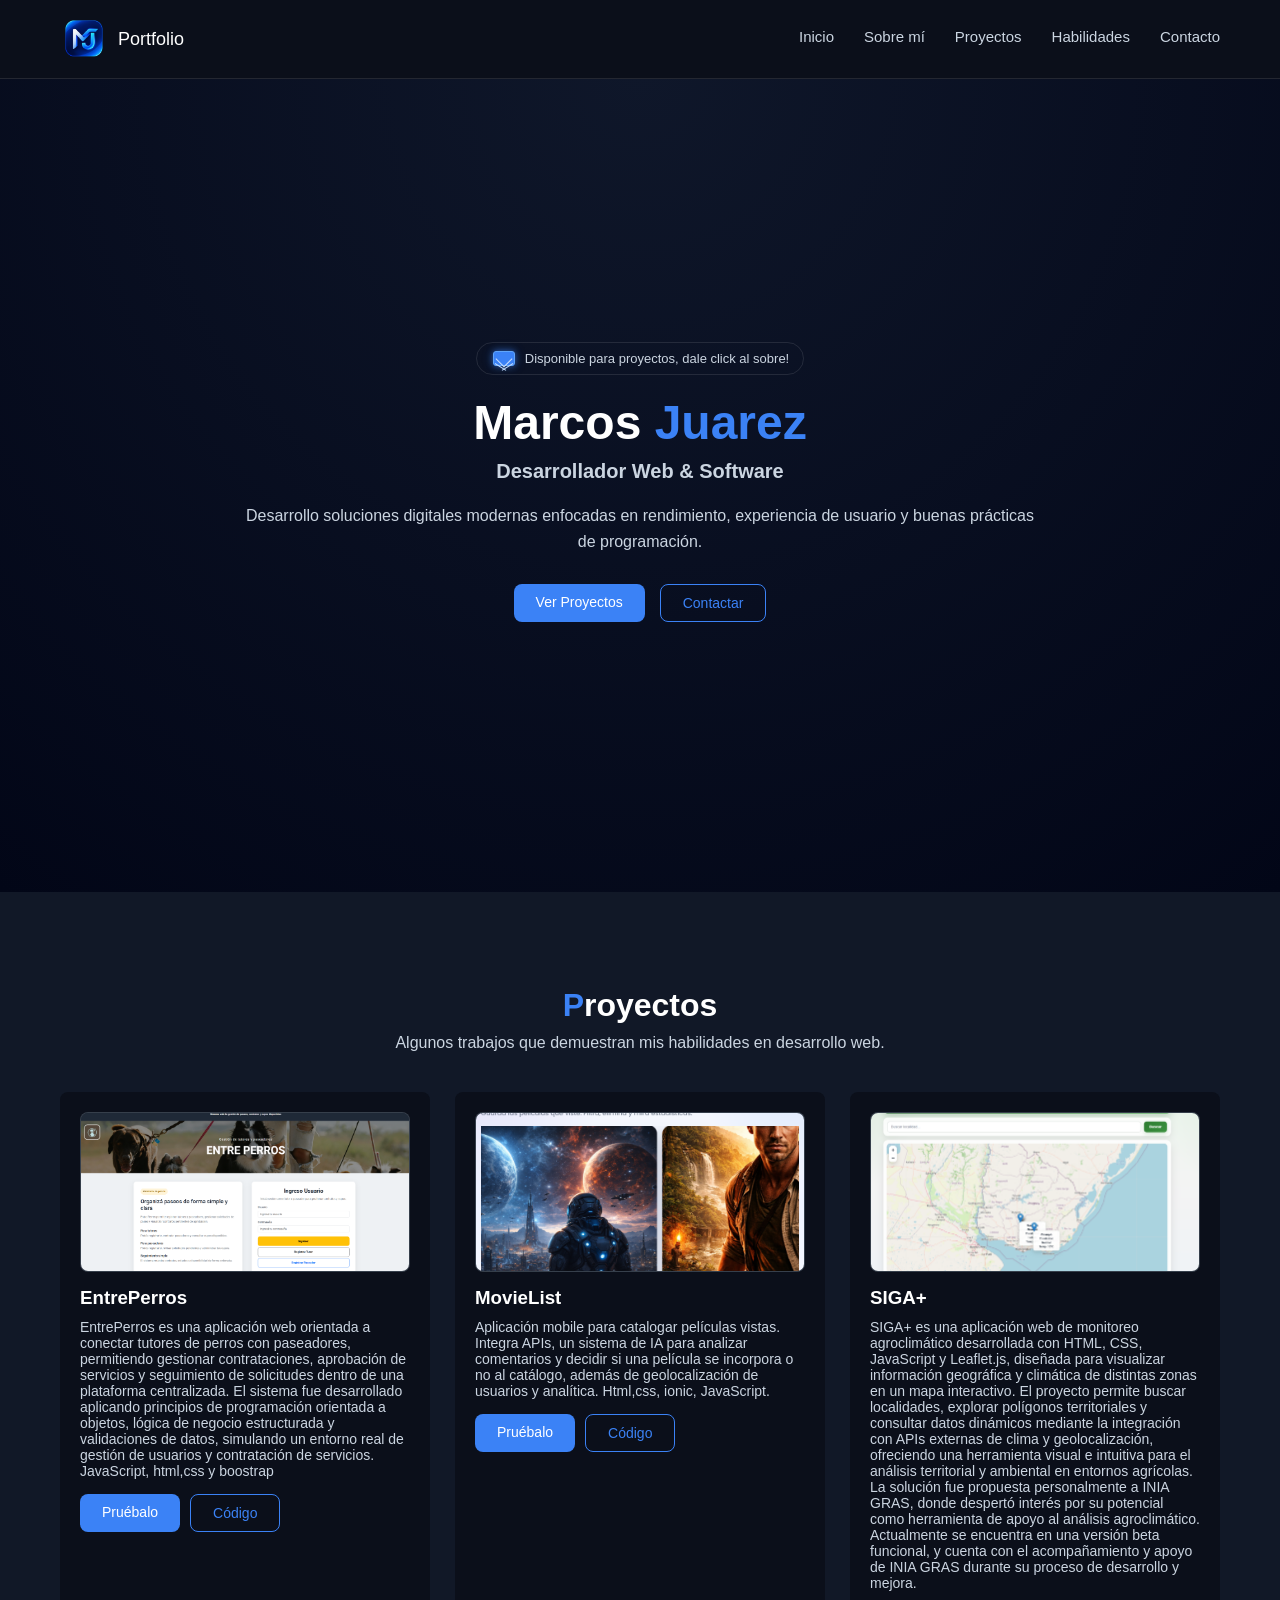
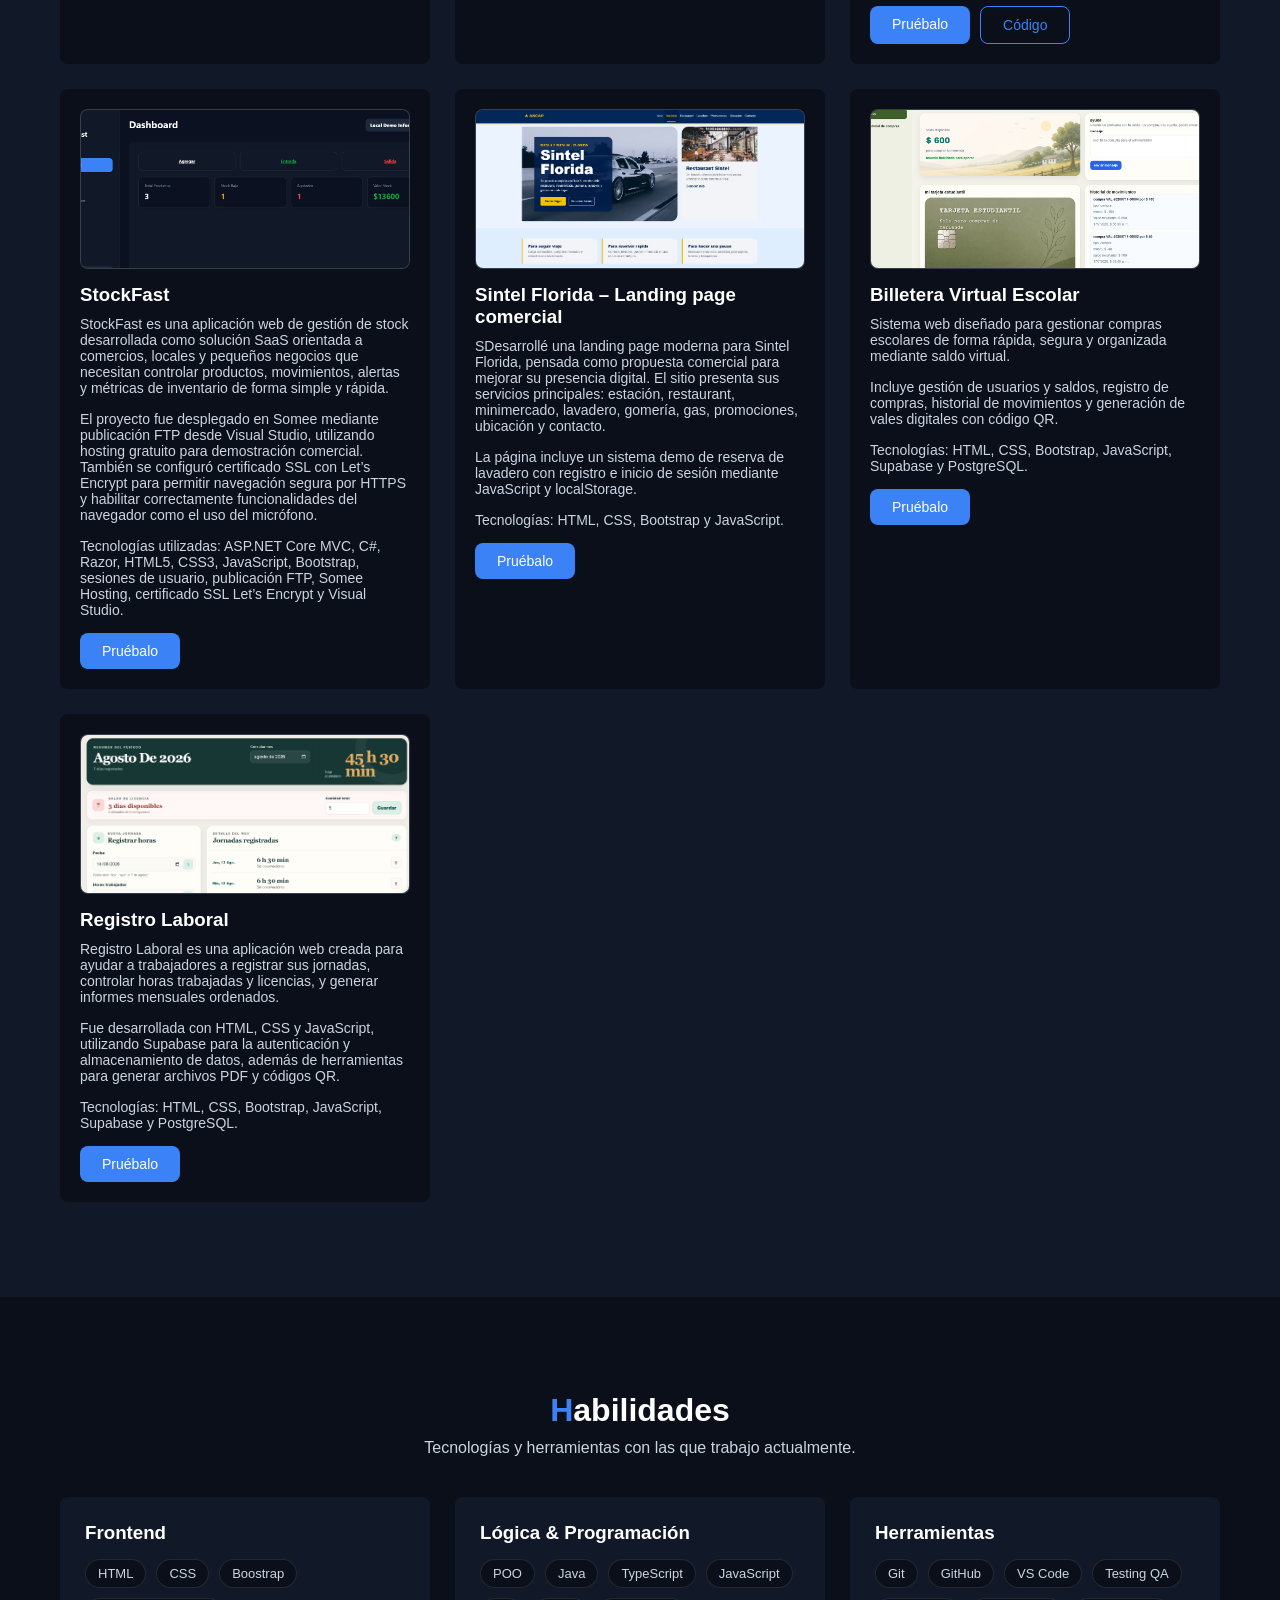
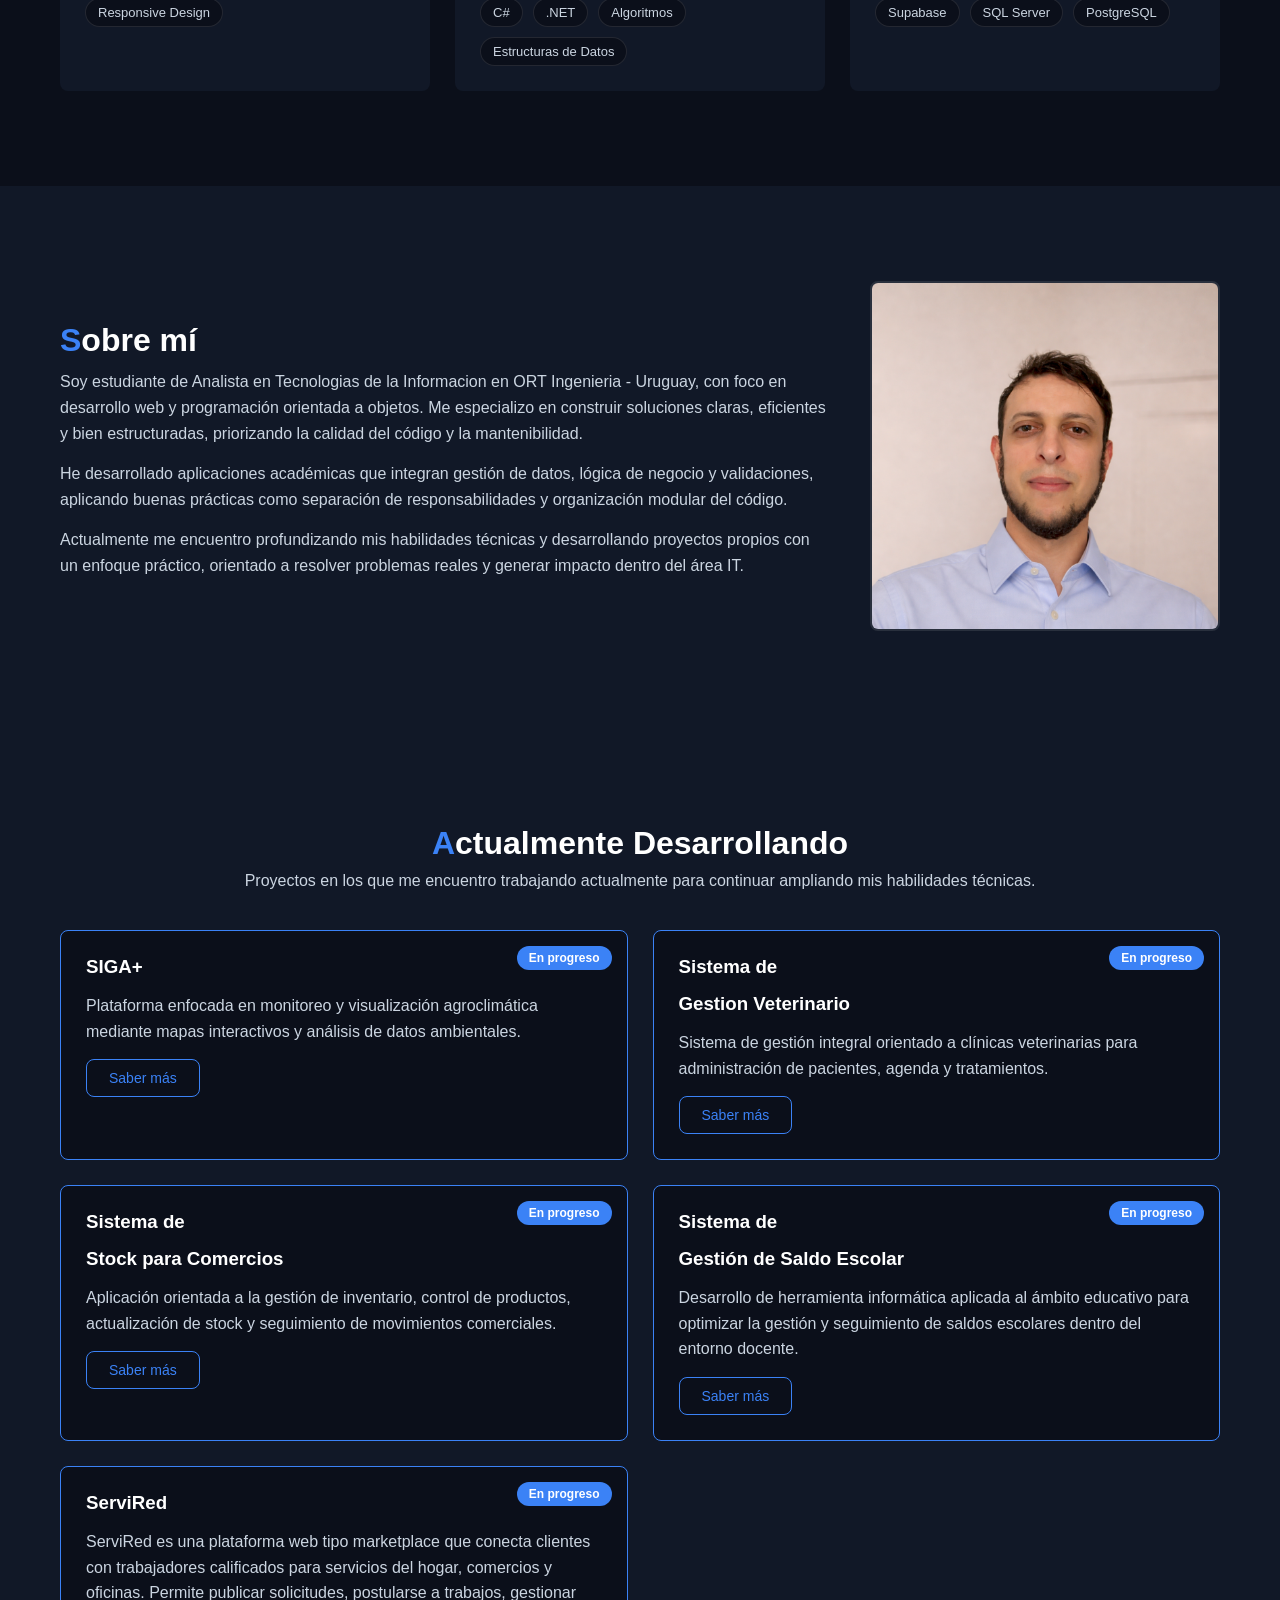
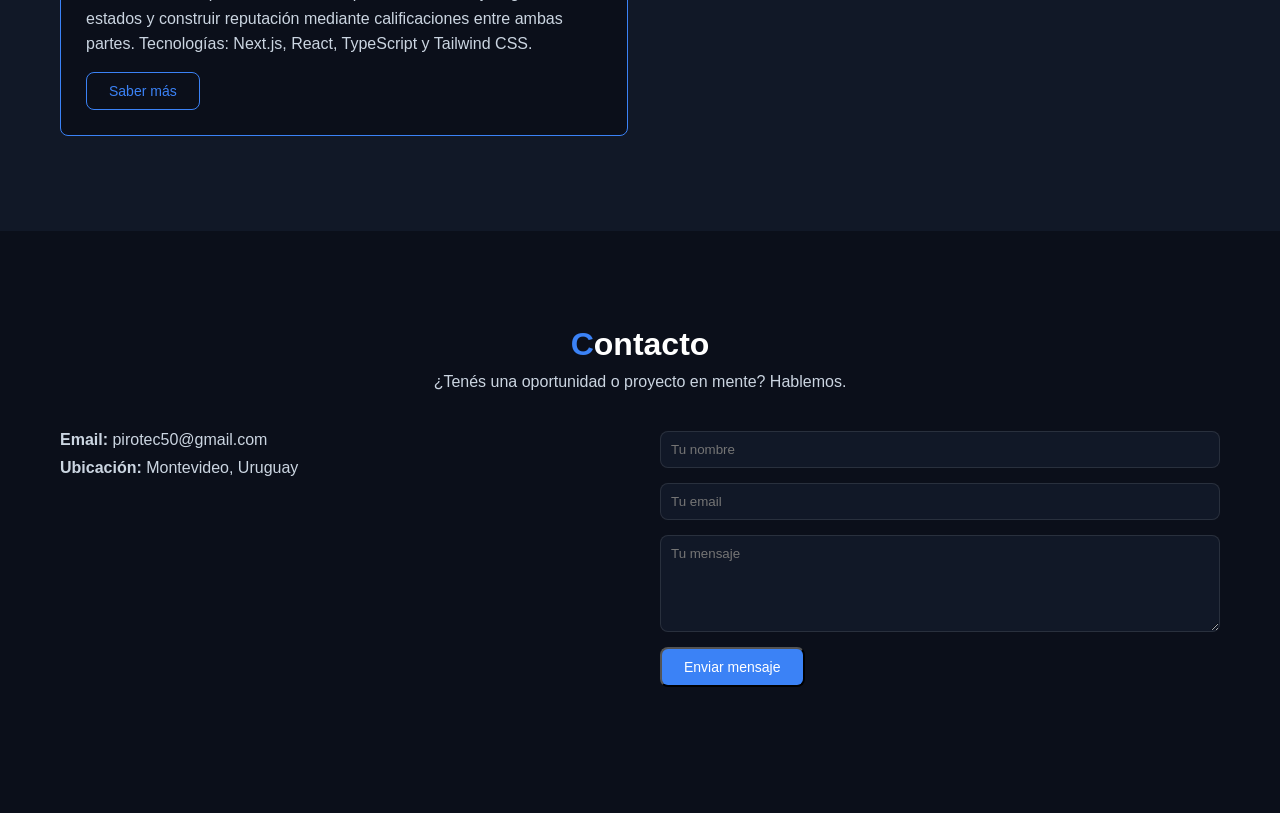
==== index.html @ cffeec39 "agregar efectos de sobre mail y cambiar logo" ====
<!DOCTYPE html>
<html lang="en">

<head>
    <meta charset="UTF-8">

    <meta name="viewport" content="width=device-width, initial-scale=1.0">

    <!-- informacion del sitio -->
    <title>Marcos Juarez | Portfolio</title>

    <meta name="description"
        content="Portfolio de Marcos Juarez, desarrollador web y software. Proyectos, habilidades y trabajos actualmente en desarrollo.">

    <!-- icono de la pestaña -->
    <link rel="icon" type="image/x-icon" href="/img/miniatura.ico">

    <!-- vista previa al compartir -->
    <meta property="og:type" content="website">

    <meta property="og:title" content="Marcos Juarez | Portfolio">

    <meta property="og:description"
        content="Desarrollador Web & Software. Conocé mis proyectos, habilidades y trabajos en desarrollo.">

    <meta property="og:url" content="https://profolio-web-mj.vercel.app/">

    <meta property="og:image" content="https://profolio-web-mj.vercel.app/img/compartir.png">

    <meta property="og:image:type" content="image/png">

    <meta property="og:image:width" content="1200">

    <meta property="og:image:height" content="630">

    <!-- vista previa en otras plataformas -->
    <meta name="twitter:card" content="summary_large_image">

    <meta name="twitter:title" content="Marcos Juarez | Portfolio">

    <meta name="twitter:description"
        content="Desarrollador Web & Software. Conocé mis proyectos, habilidades y trabajos en desarrollo.">

    <meta name="twitter:image" content="https://profolio-web-mj.vercel.app/img/compartir.png">

    <!-- estilos -->
    <link rel="stylesheet" href="style.css">
</head>

<body>

    <header class="header">
    <div class="container nav">

        <div class="logo">

            <div class="logo-icon">
                <img src="img/logo.png" alt="Logo MJ">
            </div>

            <span class="logo-text">Portfolio</span>

        </div>

        <nav class="menu">
            <a href="#inicio">Inicio</a>
            <a href="#sobre-mi">Sobre mí</a>
            <a href="#proyectos">Proyectos</a>
            <a href="#habilidades">Habilidades</a>
            <a href="#contacto">Contacto</a>
        </nav>

    </div>
</header>



    <!-- seccion del hero -->
    <section class="hero" id="inicio">
        <div class="hero-container">

            <div class="hero-badge">
                <button class="envelope-button" id="envelopeLaunch" type="button" aria-label="Ir a contacto">
                    <span class="envelope-icon" aria-hidden="true">
                        <span class="envelope-flap"></span>
                    </span>
                </button>

                Disponible para proyectos, dale click al sobre!
            </div>

            <h1 class="hero-title">
                Marcos <span>Juarez</span>
            </h1>

            <h2 class="hero-subtitle">
                Desarrollador Web & Software
            </h2>

            <p class="hero-description">
                Desarrollo soluciones digitales modernas enfocadas en rendimiento,
                experiencia de usuario y buenas prácticas de programación.
            </p>

            <div class="hero-buttons">
                <a href="#proyectos" class="btn btn-primary">Ver Proyectos</a>
                <a href="#contacto" class="btn btn-outline">Contactar</a>
            </div>

        </div>
    </section>



    <!-- proyectos -->
    <section class="projects fade-in" id="proyectos">
        <div class="container">

            <h2 class="section-title">Proyectos</h2>
            <p class="section-subtitle">
                Algunos trabajos que demuestran mis habilidades en desarrollo web.
            </p>

            <div class="projects-grid">


                <!-- -----------------EntrePerros------------------- -->
                <div class="project-card">
                    <div class="project-image">
                        <img src="secundarias/EntrePerros/img/Captura.png" alt="Captura de la demo de EntrePerros">
                    </div>

                    <h3>EntrePerros</h3>
                    <p>
                        EntrePerros es una aplicación web orientada a conectar tutores de perros con paseadores,
                        permitiendo gestionar contrataciones, aprobación de servicios y seguimiento de solicitudes
                        dentro de una plataforma centralizada.

                        El sistema fue desarrollado aplicando principios de programación orientada a objetos, lógica de
                        negocio estructurada y validaciones de datos, simulando un entorno real de gestión de usuarios y
                        contratación de servicios. JavaScript, html,css y boostrap
                    </p>

                    <div class="project-links">
                        <a href="secundarias/EntrePerros/index.html" target="_blank" rel="noopener noreferrer"
                            class="btn btn-primary btn-flip">
                            <span>Pruébalo</span>
                        </a>
                        <a href="https://github.com/Marck1990/EntrePerros.git" target="_blank"
                            class="btn btn-outline">Código</a>
                    </div>
                </div>

                <!-- movielist -->

                <div class="project-card">
                    <div class="project-image">
                        <img src="img/MovieList.png" alt="Captura de la demo de MovieList">
                    </div>

                    <h3>MovieList</h3>
                    <p>
                        Aplicación mobile para catalogar películas vistas. Integra APIs, un sistema de IA para analizar
                        comentarios y decidir si una película se incorpora o no al catálogo, además de geolocalización
                        de usuarios y analítica. Html,css, ionic, JavaScript.
                    </p>

                    <div class="project-links">
                        <a href="secundarias/MovieList/index.html" target="_blank" rel="noopener noreferrer"
                            class="btn btn-primary btn-flip">
                            <span>Pruébalo</span>
                        </a>
                        <a href="https://github.com/Marck1990/movielist-app" target="_blank"
                            class="btn btn-outline">Código</a>
                    </div>
                </div>


                <!-- -----------------SIGA+------------------- -->
                <div class="project-card">
                    <div class="project-image">
                        <img src="secundarias/Siga+/Muestras/MiniaturaSIGA+.png" alt="Captura de la demo de SIGA+">
                    </div>

                    <h3>SIGA+</h3>
                    <p>
                        SIGA+ es una aplicación web de monitoreo agroclimático desarrollada con HTML, CSS, JavaScript y
                        Leaflet.js, diseñada para visualizar información geográfica y climática de distintas zonas en un
                        mapa interactivo.

                        El proyecto permite buscar localidades, explorar polígonos territoriales y consultar datos
                        dinámicos mediante la integración con APIs externas de clima y geolocalización, ofreciendo una
                        herramienta visual e intuitiva para el análisis territorial y ambiental en entornos agrícolas.

                        La solución fue propuesta personalmente a INIA GRAS, donde despertó interés por su potencial
                        como herramienta de apoyo al análisis agroclimático. Actualmente se encuentra en una versión
                        beta funcional, y cuenta con el acompañamiento y apoyo de INIA GRAS durante su proceso de
                        desarrollo y mejora.
                    </p>

                    <div class="project-links">
                        <a href="secundarias/Siga+/index.html" target="_blank" rel="noopener noreferrer"
                            class="btn btn-primary btn-flip">
                            <span>Pruébalo</span>
                        </a>
                        <a href="https://github.com/Marck1990/siga-.git" target="_blank"
                            class="btn btn-outline">Código</a>
                    </div>
                </div>




                <!-- -----------------STOCKFAST------------------- -->
                <div class="project-card">
                    <div class="project-image">
                        <img src="img/stock.png" alt="Captura de la demo de StockFast">
                    </div>

                    <h3>StockFast</h3>
                    <p>
                        StockFast es una aplicación web de gestión de stock desarrollada como solución SaaS orientada a
                        comercios, locales y pequeños negocios que necesitan controlar productos, movimientos, alertas y
                        métricas de inventario de forma simple y rápida.
                    </p>
                    <P>
                        El proyecto fue desplegado en Somee mediante publicación FTP desde Visual Studio, utilizando
                        hosting gratuito para demostración comercial. También se configuró certificado SSL con Let’s
                        Encrypt para permitir navegación segura por HTTPS y habilitar correctamente funcionalidades del
                        navegador como el uso del micrófono.
                    </P>

                    <P>
                        Tecnologías utilizadas:
                        ASP.NET Core MVC, C#, Razor, HTML5, CSS3, JavaScript, Bootstrap, sesiones de usuario,
                        publicación FTP, Somee Hosting, certificado SSL Let’s Encrypt y Visual Studio.
                    </P>


                    </p>

                    <div class="project-links">
                        <a href="https://stockfastdemo.somee.com/" target="_blank" rel="noopener noreferrer"
                            class="btn btn-primary btn-flip">
                            <span>Pruébalo</span>
                        </a>

                    </div>
                </div>









                <!-- -----------------SINTEL FLORIDA - LANDING PAGE COMERCIAL ------------------- -->
                <div class="project-card">
                    <div class="project-image">
                        <img src="img/sintel.png" alt="Captura de la demo de StockFast">
                    </div>

                    <h3>Sintel Florida – Landing page comercial</h3>
                    <p>
                        SDesarrollé una landing page moderna para Sintel Florida, pensada como propuesta comercial para
                        mejorar su presencia digital. El sitio presenta sus servicios principales: estación, restaurant,
                        minimercado, lavadero, gomería, gas, promociones, ubicación y contacto.
                    </p>
                    <P>
                        La página incluye un sistema demo de reserva de
                        lavadero con registro e inicio de sesión mediante JavaScript y localStorage.
                    </P>
                    <P>
                        Tecnologías: HTML, CSS, Bootstrap y JavaScript.
                    </P>






                    <div class="project-links">
                        <a href="https://sintelflorida.vercel.app/" target="_blank" rel="noopener noreferrer"
                            class="btn btn-primary btn-flip">
                            <span>Pruébalo</span>
                        </a>

                    </div>
                </div>






                <!-- -----------------UTU - BILLETERA VIRTUAL ------------------- -->
                <div class="project-card">
                    <div class="project-image">
                        <img src="img/BIlleteraV.png" alt="Captura de la demo de StockFast">
                    </div>

                    <h3>Billetera Virtual Escolar</h3>
                    <p>
                        Sistema web diseñado para gestionar compras escolares de forma rápida, segura y organizada
                        mediante saldo virtual.
                    </p>
                    <P>
                        Incluye gestión de usuarios y saldos, registro de compras, historial de movimientos y generación
                        de vales digitales con código QR.
                    </P>
                    <P>
                        Tecnologías: HTML, CSS, Bootstrap, JavaScript, Supabase y PostgreSQL.
                    </P>






                    <div class="project-links">
                        <a href="https://billetera-virtual-nueva.vercel.app/" target="_blank" rel="noopener noreferrer"
                            class="btn btn-primary btn-flip">
                            <span>Pruébalo</span>
                        </a>

                    </div>
                </div>




                <!-- -----------------REGISTRO LABORAL ------------------- -->
                <div class="project-card">
                    <div class="project-image">
                        <img src="img/RegtistroLaboral.png" alt="Captura de app Registro Laboral">
                    </div>

                    <h3>Registro Laboral</h3>
                    <p>
                        Registro Laboral es una aplicación web creada para ayudar a trabajadores a registrar sus
                        jornadas, controlar horas trabajadas y licencias, y generar informes mensuales ordenados.
                    </p>
                    <P>
                        Fue desarrollada con HTML, CSS y JavaScript, utilizando Supabase para la autenticación y
                        almacenamiento de datos, además de herramientas para generar archivos PDF y códigos QR.
                    </P>
                    <P>
                        Tecnologías: HTML, CSS, Bootstrap, JavaScript, Supabase y PostgreSQL.
                    </P>






                    <div class="project-links">
                        <a href="https://registro-laboral-nine.vercel.app/" target="_blank" rel="noopener noreferrer"
                            class="btn btn-primary btn-flip">
                            <span>Pruébalo</span>
                        </a>

                    </div>
                </div>







            </div>
    </section>




    <!-- habilidades -->

    <section class="skills fade-in" id="habilidades">
        <div class="container">

            <h2 class="section-title">Habilidades</h2>
            <p class="section-subtitle">
                Tecnologías y herramientas con las que trabajo actualmente.
            </p>

            <div class="skills-grid">

                <!-- Frontend -->
                <div class="skill-card">
                    <h3>Frontend</h3>
                    <div class="skill-items">
                        <span>HTML</span>
                        <span>CSS</span>
                        <span>Boostrap</span>
                        <span>Responsive Design</span>
                    </div>
                </div>

                <!-- Backend / Lógica -->
                <div class="skill-card">
                    <h3>Lógica & Programación</h3>
                    <div class="skill-items">
                        <span>POO</span>
                        <span>Java</span>
                        <span>TypeScript</span>
                        <span>JavaScript</span>
                        <span>C#</span>
                        <span>.NET</span>
                        <span>Algoritmos</span>
                        <span>Estructuras de Datos</span>
                    </div>
                </div>

                <!-- Herramientas -->
                <div class="skill-card">
                    <h3>Herramientas</h3>
                    <div class="skill-items">
                        <span>Git</span>
                        <span>GitHub</span>
                        <span>VS Code</span>
                        <span>Testing QA</span>
                        <span>Supabase</span>
                        <span>SQL Server</span>
                        <span>PostgreSQL</span>


                    </div>
                </div>

            </div>

        </div>
    </section>




    <!-- abaut yo -->
    <section class="about fade-in" id="sobre-mi">
        <div class="container about-container">

            <div class="about-text">
                <h2 class="section-title">Sobre mí</h2>

                <p>
                    Soy estudiante de Analista en Tecnologias de la Informacion en ORT Ingenieria - Uruguay, con foco en
                    desarrollo web y programación orientada a objetos. Me especializo en construir soluciones claras,
                    eficientes y bien estructuradas, priorizando la calidad del código y la mantenibilidad.

                </p>

                <p>
                    He desarrollado aplicaciones académicas que integran gestión de datos, lógica de negocio y
                    validaciones, aplicando buenas prácticas como separación de responsabilidades y organización modular
                    del código.
                </p>

                <p>
                    Actualmente me encuentro profundizando mis habilidades técnicas y desarrollando proyectos propios
                    con un enfoque práctico, orientado a resolver problemas reales y generar impacto dentro del área IT.
                </p>

            </div>

            <div class="about-image">
                <img src="img/foto CUriculum.png" alt="Foto de perfil">
            </div>

        </div>
    </section>




    <!-- proyectos en desarrolo -->
    <section class="current-projects fade-in" id="en-desarrollo">
        <div class="container">

            <h2 class="section-title">Actualmente Desarrollando</h2>

            <p class="section-subtitle">
                Proyectos en los que me encuentro trabajando actualmente para continuar ampliando mis habilidades
                técnicas.
            </p>

            <div class="current-grid">

                <div class="current-card">
                    <span class="progress-badge">En progreso</span>

                    <h3>SIGA+</h3>

                    <p>
                        Plataforma enfocada en monitoreo y visualización agroclimática mediante mapas interactivos y
                        análisis de datos ambientales.
                    </p>

                    <button class="btn btn-outline open-modal" data-title="SIGA+"
                        data-description="SIGA+ es una plataforma orientada al monitoreo y visualización agroclimática. El proyecto integra mapas interactivos, representación de polígonos, búsqueda de localidades y visualización de datos ambientales."
                        data-tech="HTML, CSS, JavaScript, Leaflet"
                        data-status="Actualmente estoy trabajando en mejoras visuales, lógica de representación de estados y estructura general del sistema.">
                        Saber más
                    </button>
                </div>

                <div class="current-card">
                    <span class="progress-badge">En progreso</span>

                    <h3>Sistema de</h3>
                    <h3>Gestion Veterinario</h3>

                    <p>
                        Sistema de gestión integral orientado a clínicas veterinarias para administración de pacientes,
                        agenda y tratamientos.
                    </p>

                    <button class="btn btn-outline open-modal" data-title="Sistema Veterinario"
                        data-description="Proyecto orientado a la gestión de clínicas veterinarias, enfocado en la administración de pacientes, turnos, historial de tratamientos y organización de información clave para mejorar la operativa del negocio."
                        data-tech="HTML, CSS, TypeScript,next.js, lógica de gestión"
                        data-status="Actualmente se encuentra en etapa de planificación funcional y definición de módulos principales.">
                        Saber más
                    </button>
                </div>

                <div class="current-card">
                    <span class="progress-badge">En progreso</span>

                    <h3>Sistema de </h3>
                    <h3>Stock para Comercios</h3>

                    <p>
                        Aplicación orientada a la gestión de inventario, control de productos, actualización de stock y
                        seguimiento de movimientos comerciales.
                    </p>

                    <button class="btn btn-outline open-modal" data-title="Sistema de Stock para Comercios"
                        data-description="Aplicación pensada para ayudar a pequeños y medianos comercios a gestionar su inventario, controlar entradas y salidas de productos y mantener actualizado el stock disponible."
                        data-tech="HTML, CSS,Boostrap, JavaScript, lógica de inventario"
                        data-status="Actualmente se encuentra en etapa de diseño funcional y definición de estructura general.">
                        Saber más
                    </button>
                </div>

                <div class="current-card">
                    <span class="progress-badge">En progreso</span>

                    <h3>Sistema de </h3>
                    <h3>Gestión de Saldo Escolar</h3>

                    <p>
                        Desarrollo de herramienta informática aplicada al ámbito educativo para optimizar la gestión y
                        seguimiento de saldos escolares dentro del entorno docente.
                    </p>

                    <button class="btn btn-outline open-modal" data-title="Sistema de Gestión de Saldo Escolar"
                        data-description="Herramienta informática aplicada al entorno educativo para organizar, registrar y dar seguimiento a saldos escolares, buscando optimizar procesos administrativos vinculados al trabajo docente."
                        data-tech="Análisis funcional, lógica administrativa, desarrollo web"
                        data-status="Actualmente se encuentra en evaluación y desarrollo de su estructura base para adaptarse a necesidades reales del entorno educativo.">
                        Saber más
                    </button>
                </div>







                <div class="current-card">
                    <span class="progress-badge">En progreso</span>

                    <h3>ServiRed</h3>

                    <p>
                        ServiRed es una plataforma web tipo marketplace que conecta clientes con trabajadores
                        calificados para servicios del hogar, comercios y oficinas. Permite publicar solicitudes,
                        postularse a trabajos, gestionar estados y construir reputación mediante calificaciones entre
                        ambas partes.
                        Tecnologías: Next.js, React, TypeScript y Tailwind CSS.
                    </p>

                    <button class="btn btn-outline open-modal" data-title="Sistema de Gestión de Saldo Escolar"
                        data-description="ServiRed permite que clientes publiquen solicitudes de servicios y que trabajadores independientes se postulen según su rubro, zona y disponibilidad."
                        data-tech="La plataforma incluye perfiles, estados de trabajo, detalle de solicitudes y sistema de reputación mediante calificaciones."
                        data-status="Fue desarrollada con Next.js, React, TypeScript y Tailwind CSS, con enfoque en diseño moderno, responsive y fácil de usar.">
                        Saber más
                    </button>
                </div>

            </div>

        </div>
    </section>










    <!-- contacto seccion -->
    <section class="contact fade-in" id="contacto">
        <div class="container contact-container">

            <h2 class="section-title">Contacto</h2>
            <p class="section-subtitle">
                ¿Tenés una oportunidad o proyecto en mente? Hablemos.
            </p>

            <div class="contact-content">

                <!-- Info -->
                <div class="contact-info">
                    <p><strong>Email:</strong> pirotec50@gmail.com</p>
                    <p><strong>Ubicación:</strong> Montevideo, Uruguay</p>
                </div>

                <!-- Formulario -->
                <form class="contact-form" action="https://formspree.io/f/mlgovavo" method="POST">

                    <input type="hidden" name="_subject" value="Nuevo mensaje desde tu portfolio">
                    <input type="hidden" name="_captcha" value="false">

                    <input type="text" name="nombre" placeholder="Tu nombre" required>

                    <input type="email" name="email" placeholder="Tu email" required>

                    <textarea name="mensaje" placeholder="Tu mensaje" rows="5" required></textarea>

                    <button type="submit" class="btn btn-primary">
                        Enviar mensaje
                    </button>
                    <p id="form-status"></p>


                </form>

            </div>

        </div>

    </section>








    <!-- html mopdal -->
    <div class="modal-overlay" id="projectModal">
        <div class="modal-content">
            <button class="modal-close" id="closeModal">&times;</button>

            <h3 id="modalTitle"></h3>

            <p id="modalDescription"></p>

            <div class="modal-info">
                <p><strong>Tecnologías o enfoque:</strong> <span id="modalTech"></span></p>
                <p><strong>Estado actual:</strong> <span id="modalStatus"></span></p>
            </div>
        </div>
    </div>


    <!-- script a su js -->
    <script src="function.js"></script>
</body>

</html>
---- style.css ----
/* ====================
    VARIABLES GLOBALES
========================= */
:root {
  /*  Colores */

  --color-bg: #0b0f1a;
  --color-bg-secondary: #111827;

  --color-primary: #3b82f6;
  --color-primary-dark: #1e3a8a;

  --color-text: #ffffff;
  --color-text-secondary: #cbd5e1;

  --color-border: rgba(255, 255, 255, 0.1);

  /*  Espaciado */
  --spacing-sm: 10px;
  --spacing-md: 20px;
  --spacing-lg: 30px;

  /* Tipografía */
  --font-main: 'Segoe UI', Tahoma, Geneva, Verdana, sans-serif;

  /*  Bordes */
  --radius-sm: 8px;

  /* Transiciones */
  --transition: 0.3s ease;
  --transition-fast: 0.3s ease;
  --transition-smooth: 0.6s ease;
}

/* ====================
    RESET
========================= */
* {
  margin: 0;
  padding: 0;
  box-sizing: border-box;
}

/* 
 BASE
 */
html {
  scroll-behavior: smooth;
}

body {
  font-family: var(--font-main);
  background-color: var(--color-bg);
  color: var(--color-text);
  padding-top: 72px;
}






/* HEADER===================== */
.header {
  width: 100%;
  background: var(--color-bg);
  border-bottom: 1px solid var(--color-border);
  position: fixed;
  top: 0;
  z-index: 9999;

  position: fixed;
}

/* 

 CONTENEDORajustado
 */
.container {
  max-width: 1200px;
  margin: 0 auto;
  padding: 15px 20px;
  /* más aire vertical */
}

/* 
 NAVBAR
 */
.nav {
  display: flex;
  justify-content: space-between;
  align-items: center;
}

.navbar {
  transition: var(--transition-fast);
}

.navbar.scrolled {
  background: var(--color-bg);
  box-shadow: 0 5px 20px rgba(0, 0, 0, 0.1);
}

/* 
lOGO con imagen---
 */

/* logo del navbar */

.logo-icon {
    width: 48px;
    height: 48px;

    display: flex;
    align-items: center;
    justify-content: center;

    border-radius: var(--radius-sm);

    overflow: hidden;

    transform-style: preserve-3d;

    animation: logo-spin 3s ease-in-out infinite;
}

.logo-icon img {
    width: 100%;
    height: 100%;

    object-fit: cover;

    display: block;
}


/* animacion del logo */

@keyframes logo-spin {

    0%,
    72% {
        transform: rotateY(0deg);
    }

    100% {
        transform: rotateY(360deg);
    }
}

.logo {
  display: flex;
  align-items: center;
  gap: var(--spacing-sm);
}

.logo-img {
  width: 45px;
  
  height: 45px;
  border-radius: 50%;
  object-fit: cover;
  border: 2px solid var(--color-primary);
  transition: var(--transition);
}

.logo-img:hover {
  transform: scale(1.05);
}

.logo-text {
  font-size: 18px;
  font-weight: 500;
}

/* 
 MENU balanceado-
 */
.menu {
  display: flex;
  gap: var(--spacing-lg);
}

.menu a {
  position: relative;
  text-decoration: none;
  color: var(--color-text-secondary);
  font-size: 15px;
  transition: var(--transition);
  padding-bottom: 6px;
}

.menu a::after {
  content: "";
  position: absolute;
  left: 50%;
  bottom: 0;
  width: 0;
  height: 2px;
  background: var(--color-primary);
  border-radius: 10px;
  box-shadow: 0 0 8px var(--color-primary),
              0 0 16px var(--color-primary);
  transform: translateX(-50%);
  transition: width 0.3s ease;
}

.menu a:hover {
  color: var(--color-text);
}

.menu a:hover::after {
  width: 70%;
}

.menu a:hover {
  color: var(--color-text);
}

/* 
RESPONSIVE
 */
@media (max-width: 768px) {
  .menu {
    display: none;
  }
}




/* ===============HERO============== */

/* 
    HERO
 */
.hero {
  min-height: calc(100vh - 80px);
  display: flex;
  align-items: center;
  justify-content: center;
  text-align: center;
  padding: 0 20px;
  background: radial-gradient(circle at top, #0f172a, #020617);
}

/* 
    CONENIDO
 */
.hero-container {
  max-width: 800px;
}

/* 
    BADGE
 */
.hero-badge {
  display: inline-flex;
  align-items: center;
  gap: 8px;
  padding: 6px 14px;
  border: 1px solid var(--color-border);
  border-radius: 20px;
  font-size: 13px;
  color: var(--color-text-secondary);
  margin-bottom: 20px;
}

/* sobre del hero */

.envelope-button {
    display: flex;
    align-items: center;
    justify-content: center;

    padding: 2px;

    background: transparent;
    border: none;

    cursor: pointer;
}

.envelope-icon {
    position: relative;
    display: inline-block;

    width: 22px;
    height: 15px;

    background: var(--color-primary);
    border: 1px solid #60a5fa;
    border-radius: 3px;

    box-shadow:
        0 0 6px rgba(59, 130, 246, 0.6),
        0 0 12px rgba(59, 130, 246, 0.25);

    transition:
        transform 0.3s ease,
        box-shadow 0.3s ease;
}

.envelope-button:hover .envelope-icon {
    transform: translateY(-2px);

    box-shadow:
        0 0 8px rgba(59, 130, 246, 0.8),
        0 0 16px rgba(59, 130, 246, 0.35);
}


/* lineas interiores del sobre */

.envelope-icon::before,
.envelope-icon::after {
    content: "";

    position: absolute;
    bottom: 1px;

    width: 13px;
    height: 1px;

    background: #bfdbfe;
}

.envelope-icon::before {
    left: 1px;

    transform: rotate(32deg);
    transform-origin: left center;
}

.envelope-icon::after {
    right: 1px;

    transform: rotate(-32deg);
    transform-origin: right center;
}


/* solapa del sobre */

.envelope-flap {
    position: absolute;

    top: 1px;
    left: 50%;

    width: 12px;
    height: 12px;

    border-left: 1px solid #dbeafe;
    border-bottom: 1px solid #dbeafe;

    transform: translateX(-50%) rotate(-45deg);

    opacity: 0.9;
}


/* sobre utilizado durante el vuelo */

.envelope-flight {
    position: fixed;

    z-index: 10000;

    pointer-events: none;

    animation: envelope-launch 900ms cubic-bezier(0.4, 0, 0.2, 1) forwards;
}


/* animacion de lanzamiento */

@keyframes envelope-launch {

    0% {
        transform:
            translateY(0)
            rotateZ(0deg)
            rotateY(0deg)
            scale(1);

        opacity: 1;
    }

    30% {
        transform:
            translateY(60px)
            rotateZ(-8deg)
            rotateY(120deg)
            scale(1.08);
    }

    70% {
        opacity: 1;
    }

    100% {
        transform:
            translateY(100vh)
            rotateZ(12deg)
            rotateY(360deg)
            scale(0.65);

        opacity: 0;
    }
}



.envelope-icon::before,
.envelope-icon::after {
    content: "";
    position: absolute;
    bottom: 1px;

    width: 13px;
    height: 1px;

    background: #bfdbfe;
}

.envelope-icon::before {
    left: 1px;
    transform: rotate(32deg);
    transform-origin: left center;
}

.envelope-icon::after {
    right: 1px;
    transform: rotate(-32deg);
    transform-origin: right center;
}

.envelope-flap {
    position: absolute;

    top: 1px;
    left: 50%;

    width: 12px;
    height: 12px;

    border-left: 1px solid #dbeafe;
    border-bottom: 1px solid #dbeafe;

    transform: translateX(-50%) rotate(-45deg);

    opacity: 0.9;
}

/* giro del sobre */

@keyframes envelope-spin {
    0%,
    72% {
        transform: rotateY(0deg);
    }

    100% {
        transform: rotateY(360deg);
    }
}

/* brillo leve */

@keyframes envelope-glow {
    0%,
    100% {
        box-shadow:
            0 0 5px rgba(59, 130, 246, 0.5),
            0 0 10px rgba(59, 130, 246, 0.2);
    }

    50% {
        box-shadow:
            0 0 8px rgba(59, 130, 246, 0.75),
            0 0 15px rgba(59, 130, 246, 0.3);
    }
}

/* 
    TITULOS
 */
.hero-title {
  font-size: 48px;
  font-weight: 700;
  margin-bottom: 10px;
}

.hero-title span {
  color: var(--color-primary);
}

.hero-subtitle {
  font-size: 20px;
  color: var(--color-text-secondary);
  margin-bottom: 20px;
}

/* 
    DESCRIPCIÓN
 */
.hero-description {
  font-size: 16px;
  color: var(--color-text-secondary);
  line-height: 1.6;
  margin-bottom: 30px;
}

/* 
    BOTONES
 */
.hero-buttons {
  display: flex;
  justify-content: center;
  gap: 15px;
}

/* Botón base */
.btn {
  padding: 10px 22px;
  border-radius: var(--radius-sm);
  text-decoration: none;
  font-size: 14px;
  transition: var(--transition);
}

/* Botón principal */
.btn-primary {
  background: var(--color-primary);
  color: white;
}

.btn-primary:hover {
  opacity: 0.9;
}

/* Botón secundario */
.btn-outline {
  border: 1px solid var(--color-primary);
  color: var(--color-primary);
}

.btn-outline:hover {
  background: var(--color-primary);
  color: white;
}





/* ===============SECCION PROYECCTOS===== */



/* 
  PROYECTOS
 */
.projects {
  padding: 80px 20px;
  background: var(--color-bg-secondary);
  text-align: center;
}

/*
   TITULOS DE SECCIÓN
 */
.section-title {
  font-size: 32px;
  margin-bottom: 10px;
}

.section-subtitle {
  color: var(--color-text-secondary);
  margin-bottom: 40px;
}

/* 
   GRID
 */
.projects-grid {
  display: grid;
  grid-template-columns: repeat(3, 1fr);
  gap: 25px;
}

/* 
    CARD
 */
.project-card {
  background: var(--color-bg);
  padding: 20px;
  border-radius: var(--radius-sm);
  text-align: left;
  transition: var(--transition);
}


.project-card:hover {
  transform: translateY(-5px);
}

/* IMAGEN
*/

.project-image {
  width: 100%;
  height: 180px;
  overflow: hidden;
  border-radius: var(--radius-sm);
  margin-bottom: 15px;
  background: #1f2937;
  border: 1px solid var(--color-border);
}

.project-image img {
  width: 100%;
  height: 100%;
  object-fit: cover;
  display: block;
}

.project-image {
  width: 100%;
  height: 160px;
  background: #1f2937;
  border-radius: var(--radius-sm);
  margin-bottom: 15px;
}

/* 
   TEXTO
 */
.project-card h3 {
  margin-bottom: 10px;
}

.project-card p {
  font-size: 14px;
  color: var(--color-text-secondary);
  margin-bottom: 15px;
}

/* 
link*/
.project-links {
  display: flex;
  gap: 10px;
}

/* 
    RESPONSIVE */
@media (max-width: 900px) {
  .projects-grid {
    grid-template-columns: 1fr;
  }
}


/* ==========HABILIDADES SECCION============ */
/* 
   HABILIDADES
 */
.skills {
  padding: 80px 20px;
  background: var(--color-bg);
  text-align: center;
}

/* 
   GRID
 */
.skills-grid {
  display: grid;
  grid-template-columns: repeat(3, 1fr);
  gap: 25px;
}

/* CARD
 */
.skill-card {
  background: var(--color-bg-secondary);
  padding: 25px;
  border-radius: var(--radius-sm);
  text-align: left;
  transition: var(--transition);
}

.skill-card:hover {
  transform: translateY(-5px);
}

/* 
TITULO
 */
.skill-card h3 {
  margin-bottom: 15px;
}

/* 
   ITEMS
 */
.skill-items {
  display: flex;
  flex-wrap: wrap;
  gap: 10px;
}

.skill-items span {
  background: var(--color-bg);
  padding: 6px 12px;
  border-radius: 20px;
  font-size: 13px;
  color: var(--color-text-secondary);
  border: 1px solid var(--color-border);
}

/* 
  RESPONSIVE
 */
@media (max-width: 900px) {
  .skills-grid {
    grid-template-columns: 1fr;
  }
}



/* =============SECCION ABAUT YO============= */
/* 
  SOBRE MÍ
 */
.about {
  padding: 80px 20px;
  background: var(--color-bg-secondary);
}

/* 
  LAYOT
 */
.about-container {
  display: grid;
  grid-template-columns: 1fr 350px;
  align-items: center;
  gap: 40px;
}

/* 
    TEXTO
*/
.about-text p {
  color: var(--color-text-secondary);
  margin-bottom: 15px;
  line-height: 1.6;
}

/* 
  IMAEN
 */
.about-image img {
  width: 100%;
  border-radius: var(--radius-sm);
  object-fit: cover;
  border: 2px solid var(--color-border);
}

/* 
RESPONSIVE
 */
@media (max-width: 900px) {
  .about-container {
    grid-template-columns: 1fr;
    text-align: center;
  }

  .about-image {
    order: -1;
  }
}





/* ===============PROYECTOS EN DESARRROLO=============== */
.current-projects {
  padding: 80px 20px;
  background: var(--color-bg-secondary);
  text-align: center;
}

.current-grid {
  display: grid;
  grid-template-columns: repeat(2, 1fr);
  gap: 25px;
}

.current-card {
  background: var(--color-bg);
  padding: 25px;
  border-radius: var(--radius-sm);
  text-align: left;
  position: relative;
  border: 1px solid var(--color-primary);
  transition: var(--transition);
}

.current-card .btn {
  margin-top: 15px;
  display: inline-block;
}

.current-card:hover {
  transform: translateY(-5px);
}

.progress-badge {
  position: absolute;
  top: 15px;
  right: 15px;
  background: var(--color-primary);
  color: white;
  padding: 5px 12px;
  border-radius: 20px;
  font-size: 12px;
  font-weight: bold;
}

.current-card h3 {
  margin-bottom: 15px;
}

.current-card p {
  color: var(--color-text-secondary);
  line-height: 1.6;
}

@media (max-width: 900px) {
  .current-grid {
    grid-template-columns: 1fr;
  }
}


/* cambios agregados con el html modal */
.current-card .btn {
  margin-top: 15px;
  display: inline-block;
  font-family: var(--font-main);
  padding: 10px 22px;
  border-radius: var(--radius-sm);
  font-size: 14px;
  cursor: pointer;
  background: transparent;
}

.current-card .btn-outline {
  border: 1px solid var(--color-primary);
  color: var(--color-primary);
  background: transparent;
  transition: var(--transition);
}

.current-card .btn-outline:hover {
  background: var(--color-primary);
  color: white;
}

.modal-overlay {
  position: fixed;
  inset: 0;
  background: rgba(0, 0, 0, 0.7);
  display: none;
  justify-content: center;
  align-items: center;
  padding: 20px;
  z-index: 1000;
}

.modal-overlay.active {
  display: flex;
}

.modal-content {
  background: var(--color-bg-secondary);
  width: 100%;
  max-width: 600px;
  border-radius: var(--radius-sm);
  padding: 30px;
  position: relative;
  border: 1px solid var(--color-border);
  box-shadow: 0 10px 30px rgba(0, 0, 0, 0.35);
  text-align: left;
}

.modal-content h3 {
  margin-bottom: 15px;
  color: var(--color-text);
}

.modal-content p {
  color: var(--color-text-secondary);
  line-height: 1.6;
  margin-bottom: 12px;
}

.modal-info {
  margin-top: 20px;
}

.modal-close {
  position: absolute;
  top: 12px;
  right: 15px;
  background: transparent;
  border: none;
  color: var(--color-text);
  font-size: 28px;
  cursor: pointer;
  transition: var(--transition);
}

.modal-close:hover {
  color: var(--color-primary);
}

@media (max-width: 768px) {
  .modal-content {
    padding: 22px;
  }
}

/* ========CONTACTO===== */
/* 
    CONTACTO
 */
.contact {
  padding: 80px 20px;
  background: var(--color-bg);
  text-align: center;
}

/* 
    LAYOUT
 */
.contact-content {
  margin-top: 40px;
  display: grid;
  grid-template-columns: 1fr 1fr;
  gap: 40px;
  align-items: start;
}

/* 
   INFO
 */
.contact-info {
  text-align: left;
  color: var(--color-text-secondary);
}

.contact-info p {
  margin-bottom: 10px;
}

/*
   FORMULARIO
 */
.contact-form {
  display: flex;
  flex-direction: column;
  gap: 15px;
}

/* Inputs */
.contact-form input,
.contact-form textarea {
  width: 100%;
  padding: 10px;
  border-radius: var(--radius-sm);
  border: 1px solid var(--color-border);
  background: var(--color-bg-secondary);
  color: var(--color-text);
  font-family: var(--font-main);
}

/* Focus */
.contact-form input:focus,
.contact-form textarea:focus {
  outline: none;
  border-color: var(--color-primary);
}

/* Botón ocupa ancho */
.contact-form button {
  align-self: flex-start;
}

#form-status {
  margin-top: 1rem;
  font-size: 0.9rem;
  color: var(--color-primary);
}


/* 
   RESPONSIVE
*/
@media (max-width: 900px) {
  .contact-content {
    grid-template-columns: 1fr;
  }

  .contact-info {
    text-align: center;
  }
}






/* ANIMACIONES PARA TODO */



.fade-in {
  opacity: 0;
  transform: translateY(30px);
  transition: var(--transition-smooth);
}

.fade-in.show {
  opacity: 1;
  transform: translateY(0);
}

/* delay escalonado */
/* Delay escalonado para hijos */

.fade-in.show .project-card:nth-child(1),
.fade-in.show .skill-card:nth-child(1) {
  transition-delay: 0.1s;
}

.fade-in.show .project-card:nth-child(2),
.fade-in.show .skill-card:nth-child(2) {
  transition-delay: 0.2s;
}

.fade-in.show .project-card:nth-child(3),
.fade-in.show .skill-card:nth-child(3) {
  transition-delay: 0.3s;
}





/* MOBILE */


@media (max-width: 768px) {

  /* ===== GENERAL ===== */
  .container {
    padding: 10px 15px;
  }

  section {
    padding: 60px 15px;
  }

  /* ===== HERO ===== */
  .hero {
    padding: 40px 15px;
  }

  .hero-title {
    font-size: 32px;
  }

  .hero-subtitle {
    font-size: 16px;
  }

  .hero-description {
    font-size: 14px;
  }

  .hero-buttons {
    flex-direction: column;
    gap: 10px;
  }

  /* BOTONES FULL WIDTH */
  .btn {
    width: 100%;
    text-align: center;
    padding: 12px;
  }

  /* ===== PROYECTOS ===== */
  .project-card {
    padding: 15px;
  }

  .project-image {
    height: 140px;
  }

  /* ===== HABILIDADES ===== */
  .skill-card {
    padding: 20px;
  }

  .skill-items span {
    font-size: 12px;
    padding: 5px 10px;
  }

  /* ===== ABOUT ===== */
  .about-container {
    gap: 20px;
  }

  .about-text {
    text-align: center;
  }

  .about-image img {
    max-width: 250px;
    margin: 0 auto;
  }

  /* ===== CONTACTO ===== */
  .contact-content {
    gap: 20px;
  }

  .contact-form button {
    width: 100%;
  }

  /* ===== NAV ===== */
  .logo-text {
    display: none;
    /* más limpio en mobile */
  }

}




/* EFECTOS AGREGADOS POSTERIORMEKNTE */

/* efecto parallax */
.hero {
  position: relative;
  overflow: hidden;
}

.hero-container {
  position: relative;
  z-index: 2;
  transition: transform 0.2s ease-out;
}

/* efecto giro logo */
.logo-icon {
  animation: logoSpin 3s ease-in-out infinite;
  transform-style: preserve-3d;
}

@keyframes logoSpin {
  0% {
    transform: rotateY(0deg);
  }

  75% {
    transform: rotateY(0deg);
  }

  100% {
    transform: rotateY(360deg);
  }
}

/* efecto moneda titulos */
.section-title .coin-letter {
  display: inline-block;
  color: var(--color-primary);
  animation: coinLetter 6s ease-in-out infinite;
  transform-style: preserve-3d;
}

@keyframes coinLetter {
  0% {
    transform: rotateY(0deg);
  }

  80% {
    transform: rotateY(0deg);
  }

  100% {
    transform: rotateY(360deg);
  }
}


/* efecto giro boton demo */

.btn-flip {
  position: relative;
  overflow: hidden;
  transform-style: preserve-3d;
  perspective: 600px;
}

.btn-flip span {
  display: inline-block;
  transition: transform 0.6s ease;
}

.btn-flip.is-flipping span {
  transform: rotateY(360deg);
}

.btn-flip:hover {
  box-shadow: 0 0 18px rgba(59, 130, 246, 0.35);
}
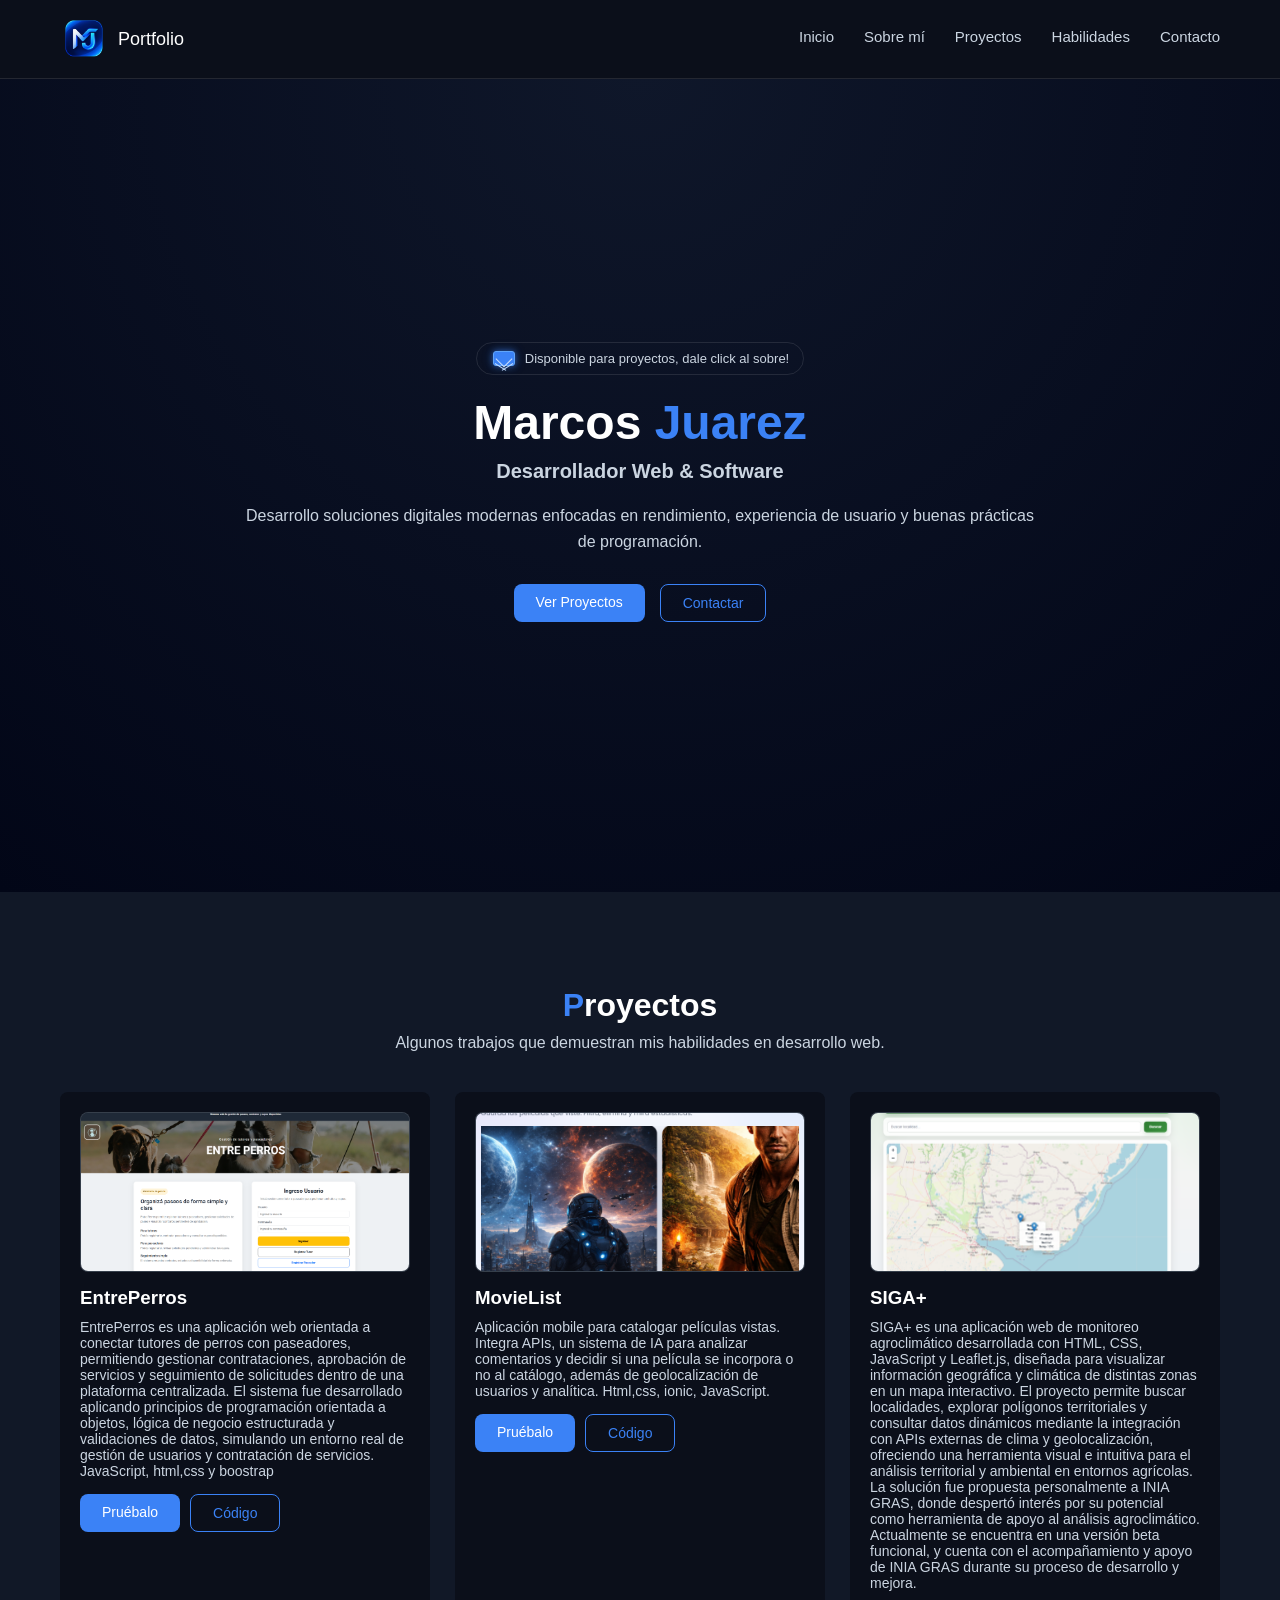
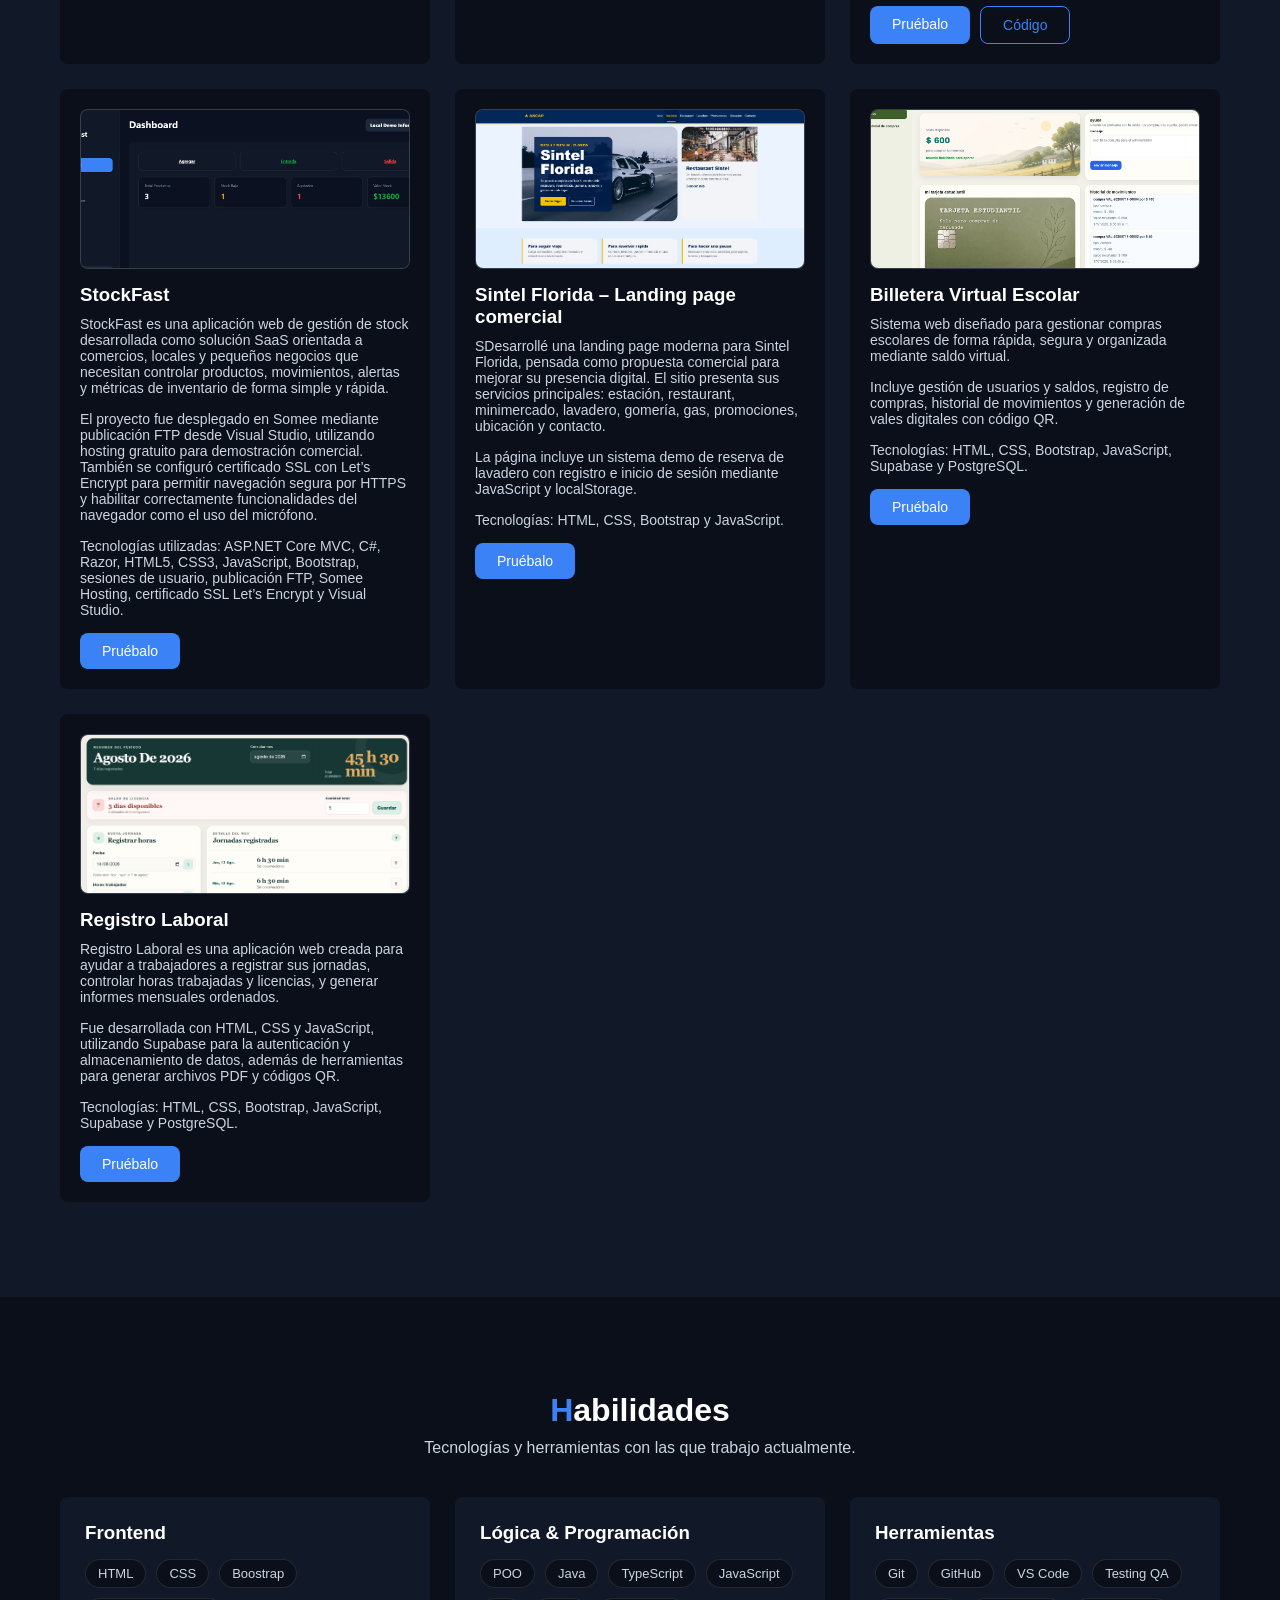
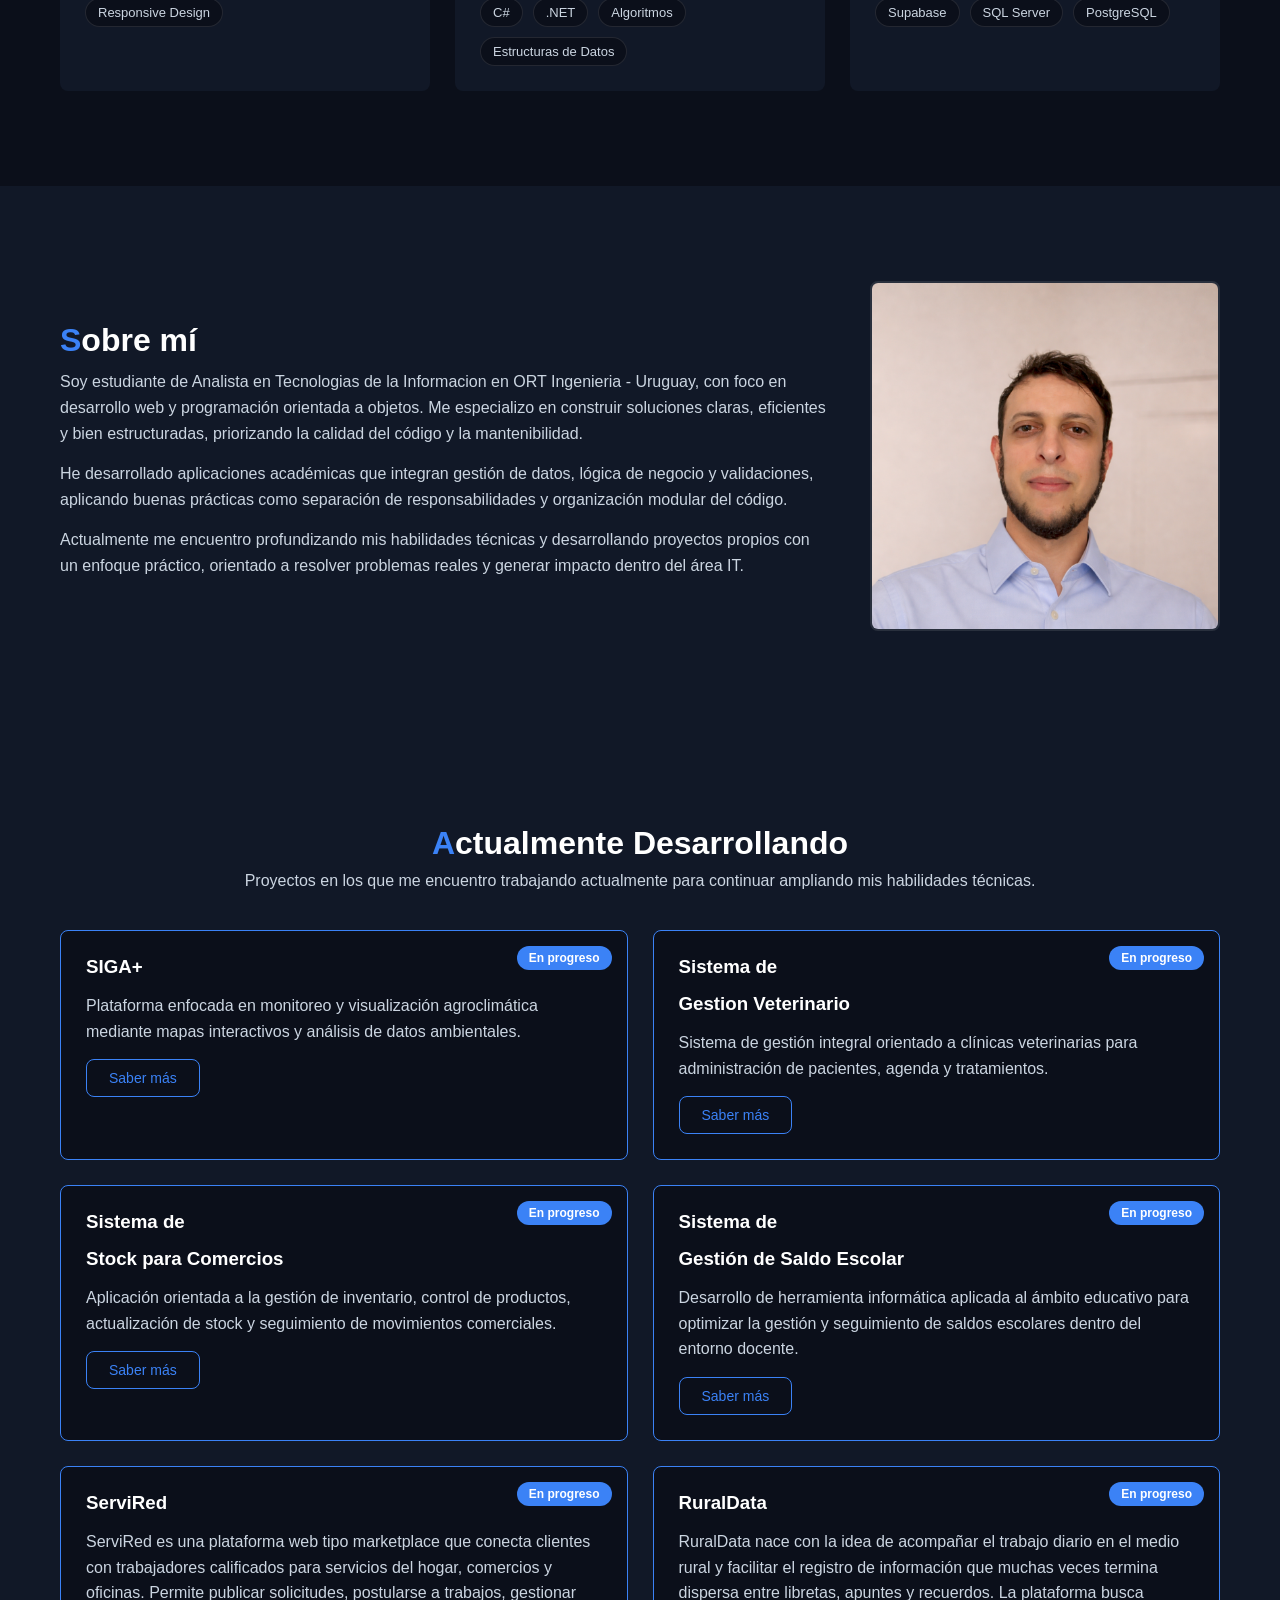
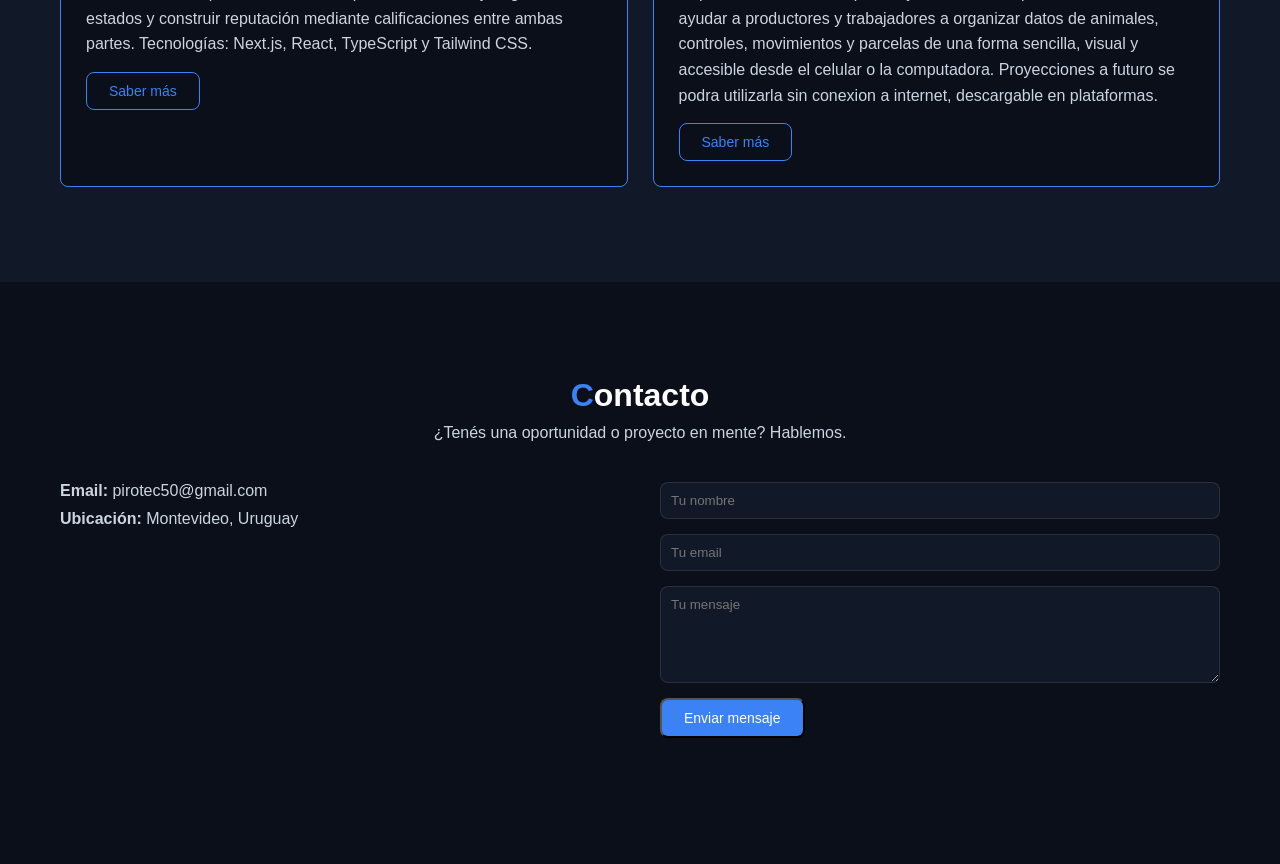
==== commit a88d91da: "agregar RuralData" ====
--- a/index.html
+++ b/index.html
@@ -50,28 +50,28 @@
 <body>
 
     <header class="header">
-    <div class="container nav">
-
-        <div class="logo">
-
-            <div class="logo-icon">
-                <img src="img/logo.png" alt="Logo MJ">
-            </div>
-
-            <span class="logo-text">Portfolio</span>
+        <div class="container nav">
+
+            <div class="logo">
+
+                <div class="logo-icon">
+                    <img src="img/logo.png" alt="Logo MJ">
+                </div>
+
+                <span class="logo-text">Portfolio</span>
+
+            </div>
+
+            <nav class="menu">
+                <a href="#inicio">Inicio</a>
+                <a href="#sobre-mi">Sobre mí</a>
+                <a href="#proyectos">Proyectos</a>
+                <a href="#habilidades">Habilidades</a>
+                <a href="#contacto">Contacto</a>
+            </nav>
 
         </div>
-
-        <nav class="menu">
-            <a href="#inicio">Inicio</a>
-            <a href="#sobre-mi">Sobre mí</a>
-            <a href="#proyectos">Proyectos</a>
-            <a href="#habilidades">Habilidades</a>
-            <a href="#contacto">Contacto</a>
-        </nav>
-
-    </div>
-</header>
+    </header>
 
 
 
@@ -486,7 +486,13 @@
                 técnicas.
             </p>
 
+
+            <!-- --------------------------------------------------------------- -->
+
+
             <div class="current-grid">
+
+
 
                 <div class="current-card">
                     <span class="progress-badge">En progreso</span>
@@ -506,6 +512,11 @@
                     </button>
                 </div>
 
+
+
+                <!-- --------------------------------------------------------------- -->
+
+
                 <div class="current-card">
                     <span class="progress-badge">En progreso</span>
 
@@ -525,6 +536,10 @@
                     </button>
                 </div>
 
+
+                <!-- --------------------------------------------------------------- -->
+
+
                 <div class="current-card">
                     <span class="progress-badge">En progreso</span>
 
@@ -544,6 +559,9 @@
                     </button>
                 </div>
 
+                <!-- --------------------------------------------------------------- -->
+
+
                 <div class="current-card">
                     <span class="progress-badge">En progreso</span>
 
@@ -565,7 +583,7 @@
 
 
 
-
+                <!-- --------------------------------------------------------------- -->
 
 
 
@@ -590,6 +608,32 @@
                     </button>
                 </div>
 
+
+                <!-- --------------------------------------------------------------- -->
+
+
+                <div class="current-card">
+                    <span class="progress-badge">En progreso</span>
+
+                    <h3>RuralData</h3>
+
+                    <p>
+                       RuralData nace con la idea de acompañar el trabajo diario en el medio rural y facilitar el registro de información que muchas veces termina dispersa entre libretas, apuntes y recuerdos. La plataforma busca ayudar a productores y trabajadores a organizar datos de animales, controles, movimientos y parcelas de una forma sencilla, visual y accesible desde el celular o la computadora.
+                       Proyecciones a futuro se podra utilizarla sin conexion a internet, descargable en plataformas.
+                       
+                    </p>
+
+                    <button class="btn btn-outline open-modal" data-title="RuralData"
+                        data-description="RuralData es una plataforma de trazabilidad ganadera pensada para facilitar el registro y seguimiento de información productiva. Permite administrar animales mediante caravana visual y contempla identificación RFID, registrar controles y movimientos, organizar información sanitaria y representar parcelas mediante mapas interactivos."
+                        data-tech="Desarrollada con HTML, CSS, Bootstrap y JavaScript, siguiendo un enfoque mobile first. Utiliza Leaflet para mapas y polígonos interactivos, almacenamiento local mediante localStorage/IndexedDB y arquitectura PWA mediante manifest.json y Service Worker, permitiendo una experiencia similar a una aplicación instalada y mejorando su funcionamiento en condiciones de conectividad limitada. Se pretende genrar un cruzamiento de datos con SNIG para poder aportar mayor oficialidad del producto"
+                        data-status="Fue desarrollada con Tecnologías: HTML, CSS, Bootstrap, JavaScript, PWA, Service Worker e IndexedDB.">
+                        Saber más
+                    </button>
+                </div>
+
+
+
+
             </div>
 
         </div>
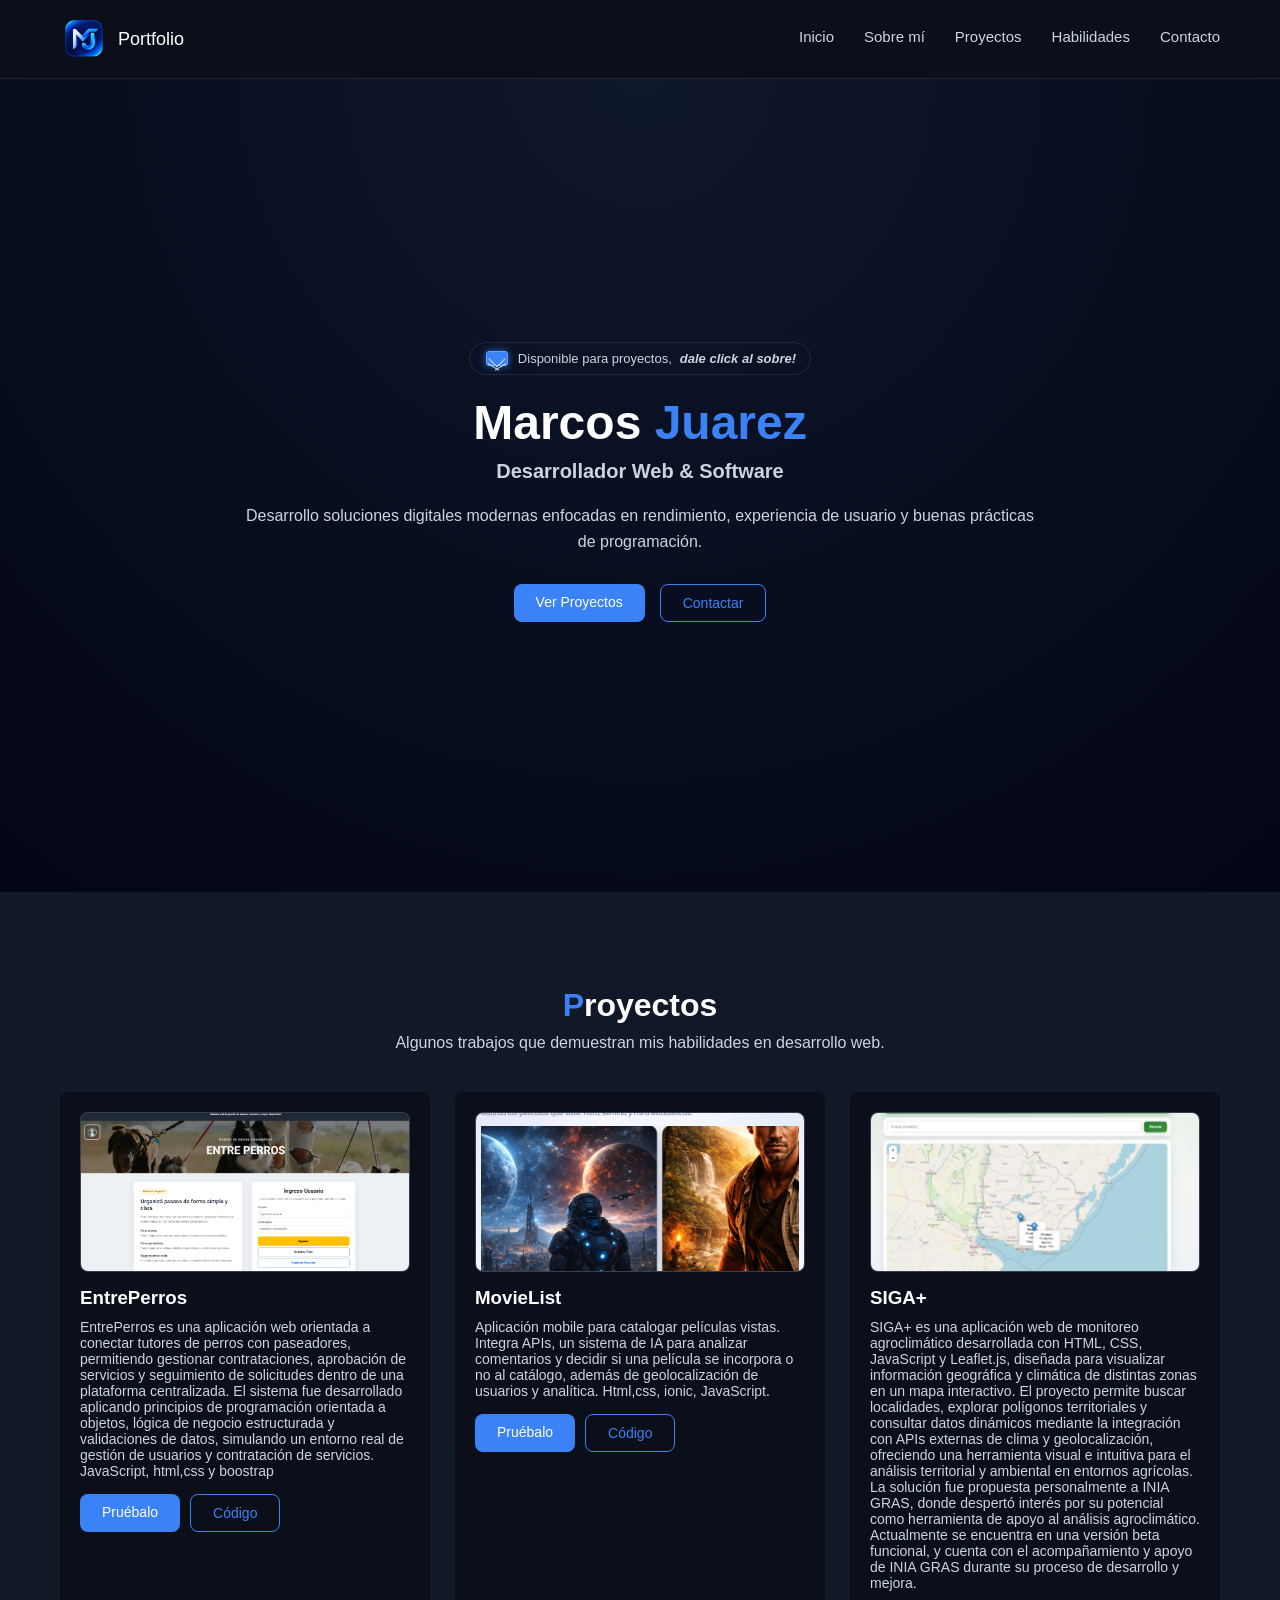
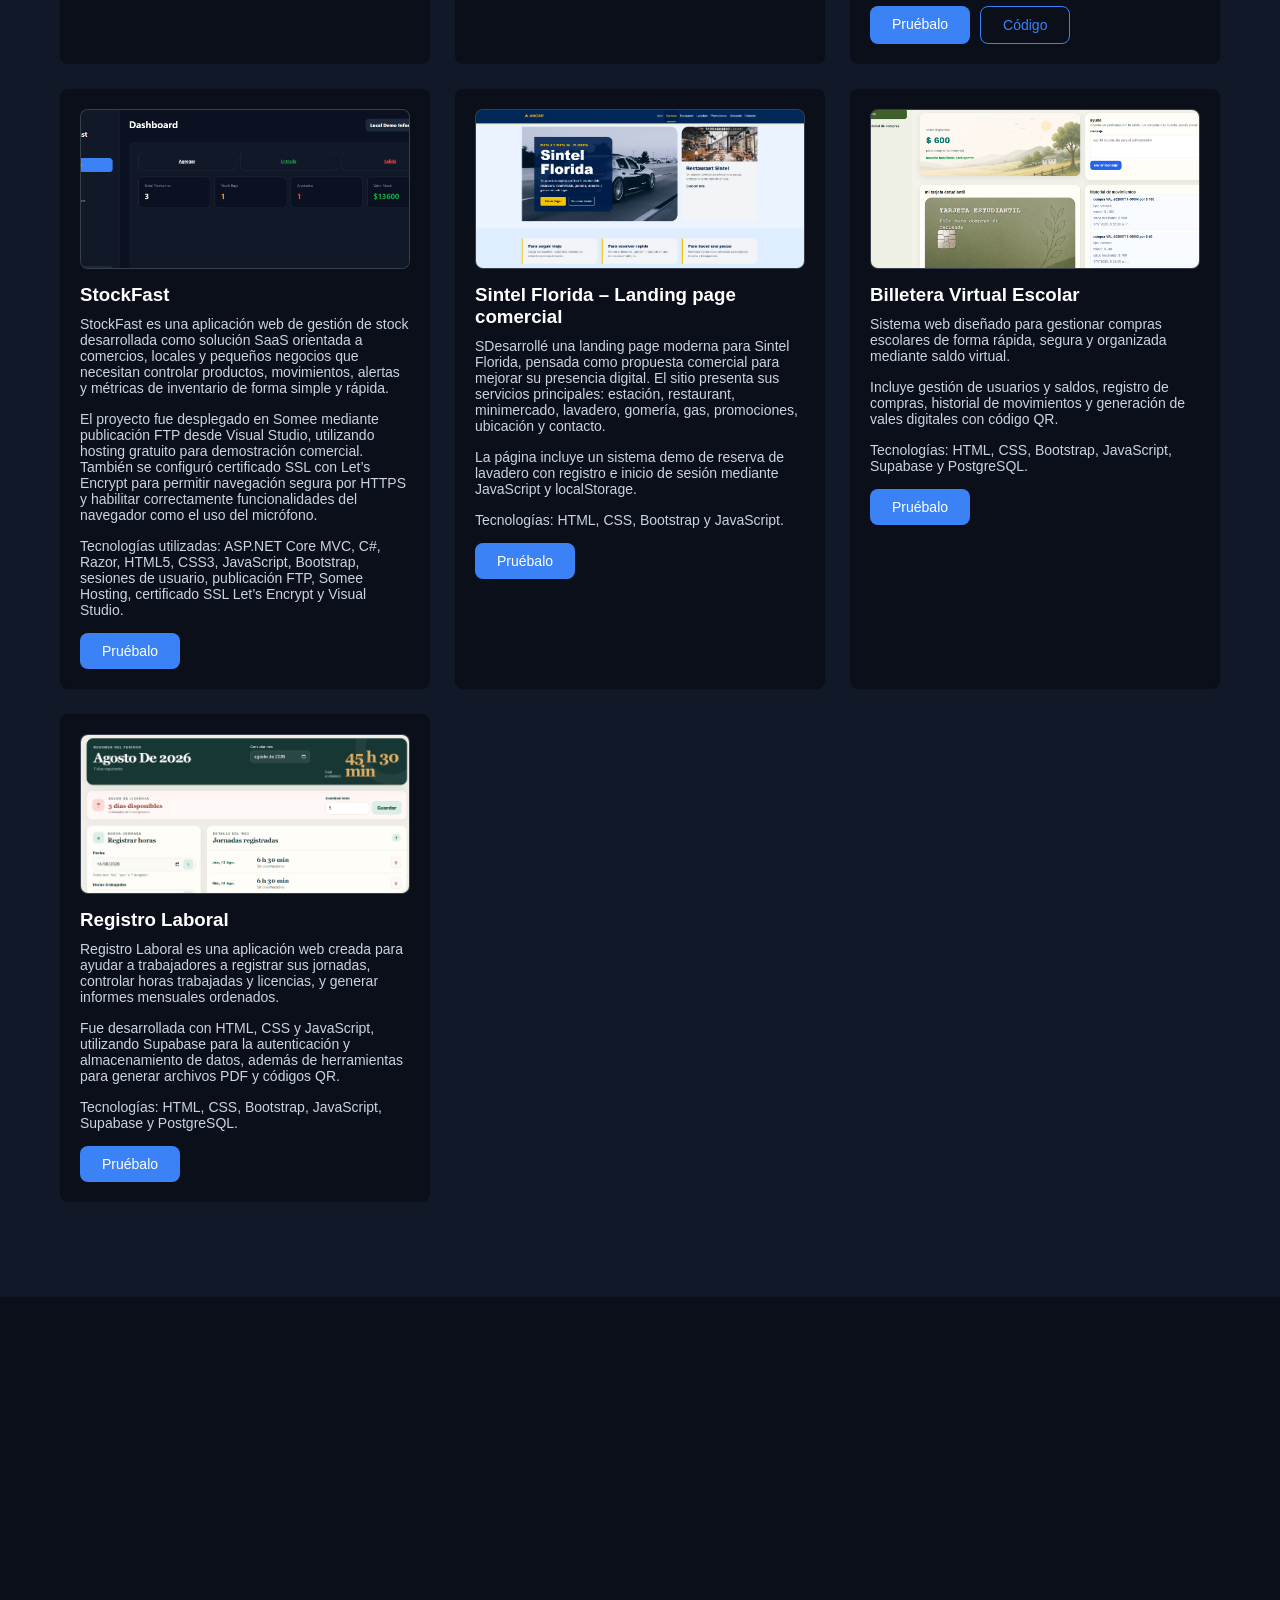
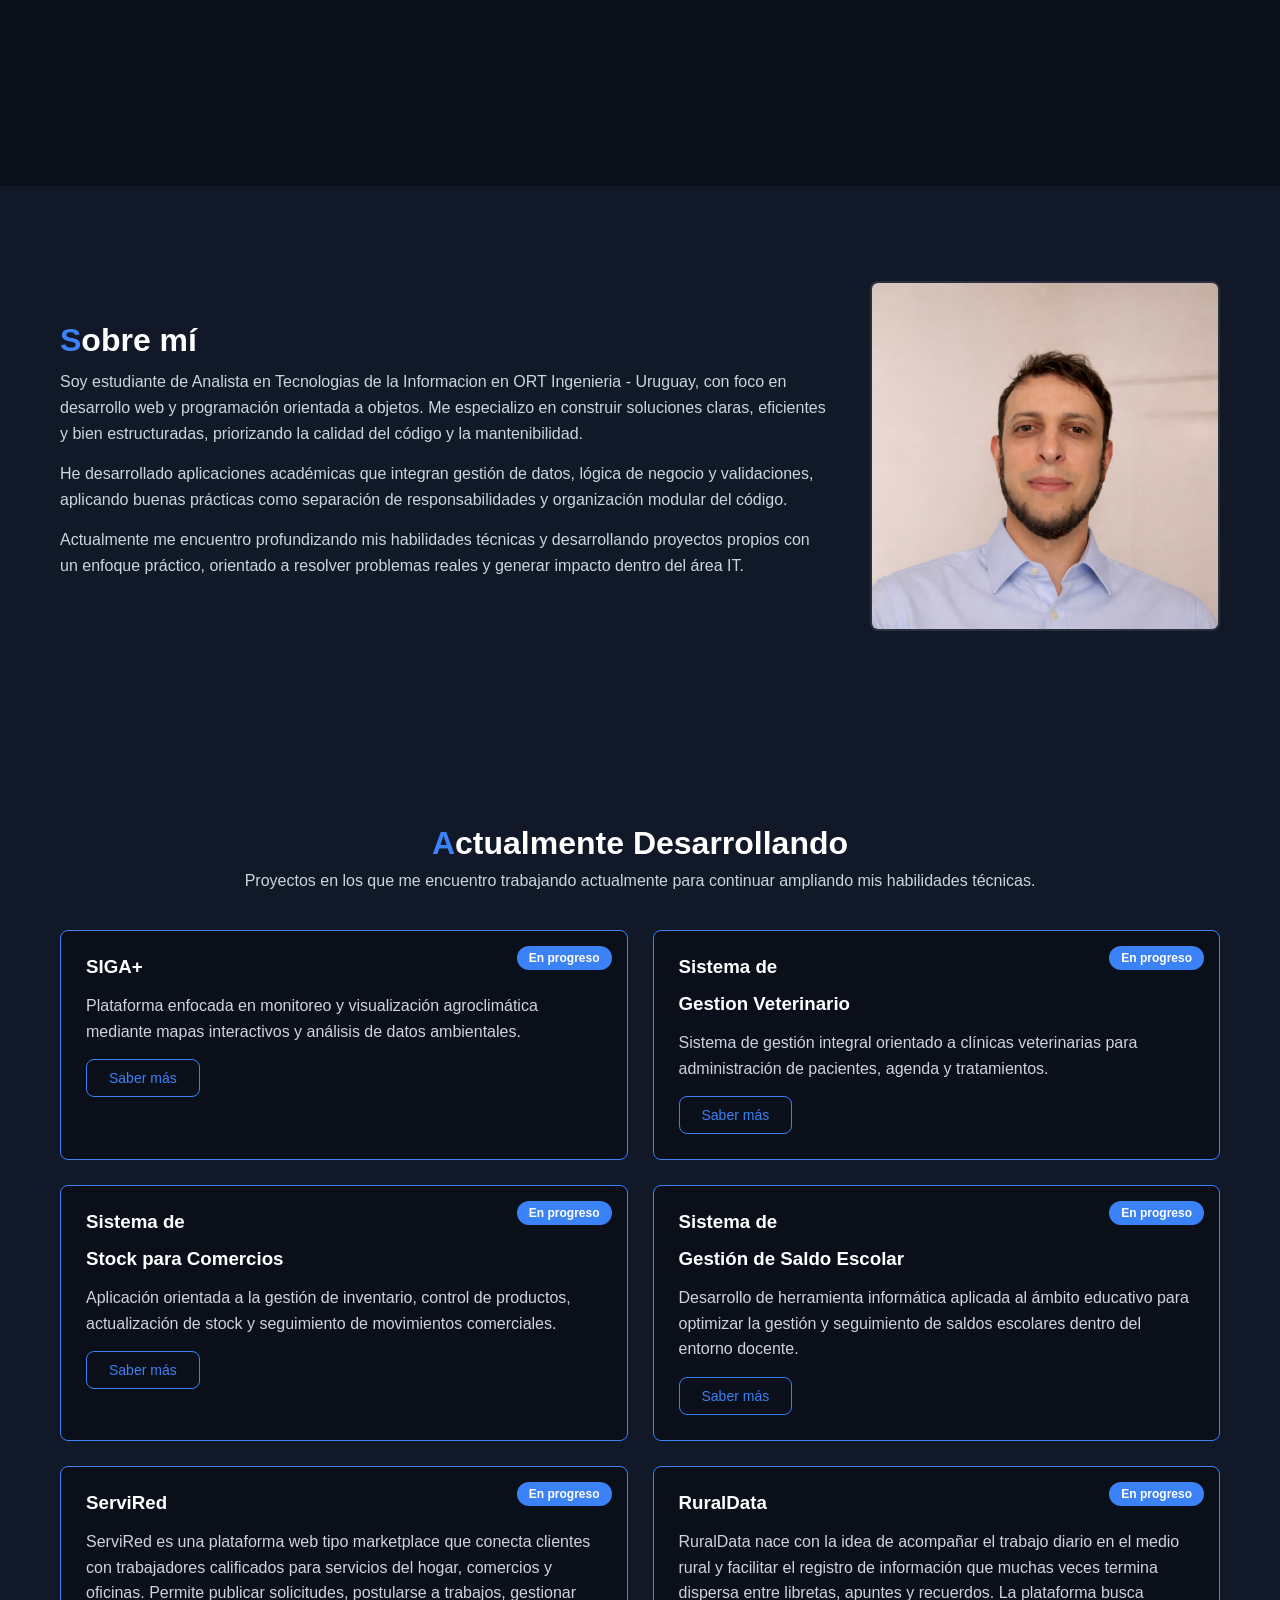
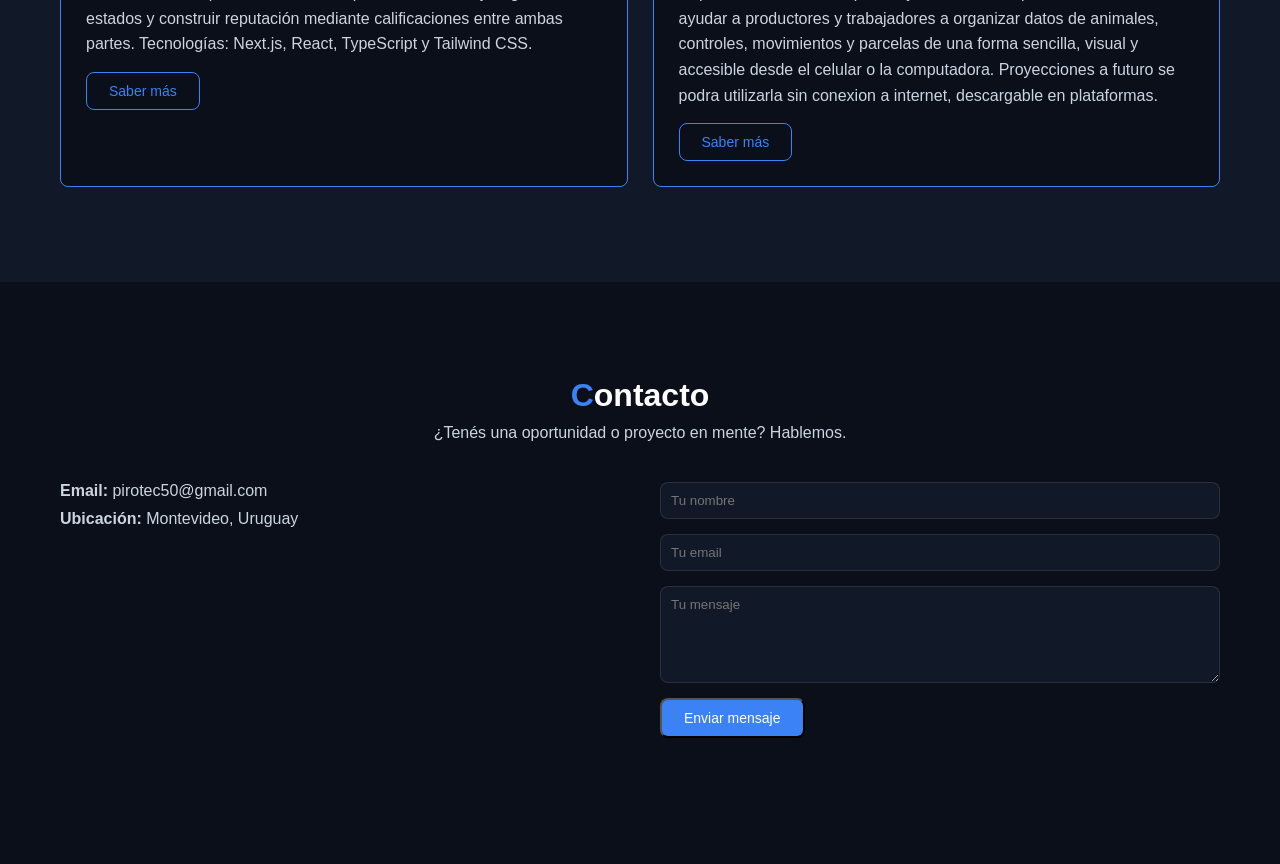
==== commit 58baa835: "agregar detalle de resalte al estimulo de hacer click en sobre" ====
--- a/index.html
+++ b/index.html
@@ -86,7 +86,7 @@
                     </span>
                 </button>
 
-                Disponible para proyectos, dale click al sobre!
+                Disponible para proyectos, <strong><em>dale click al sobre!</em></strong>
             </div>
 
             <h1 class="hero-title">
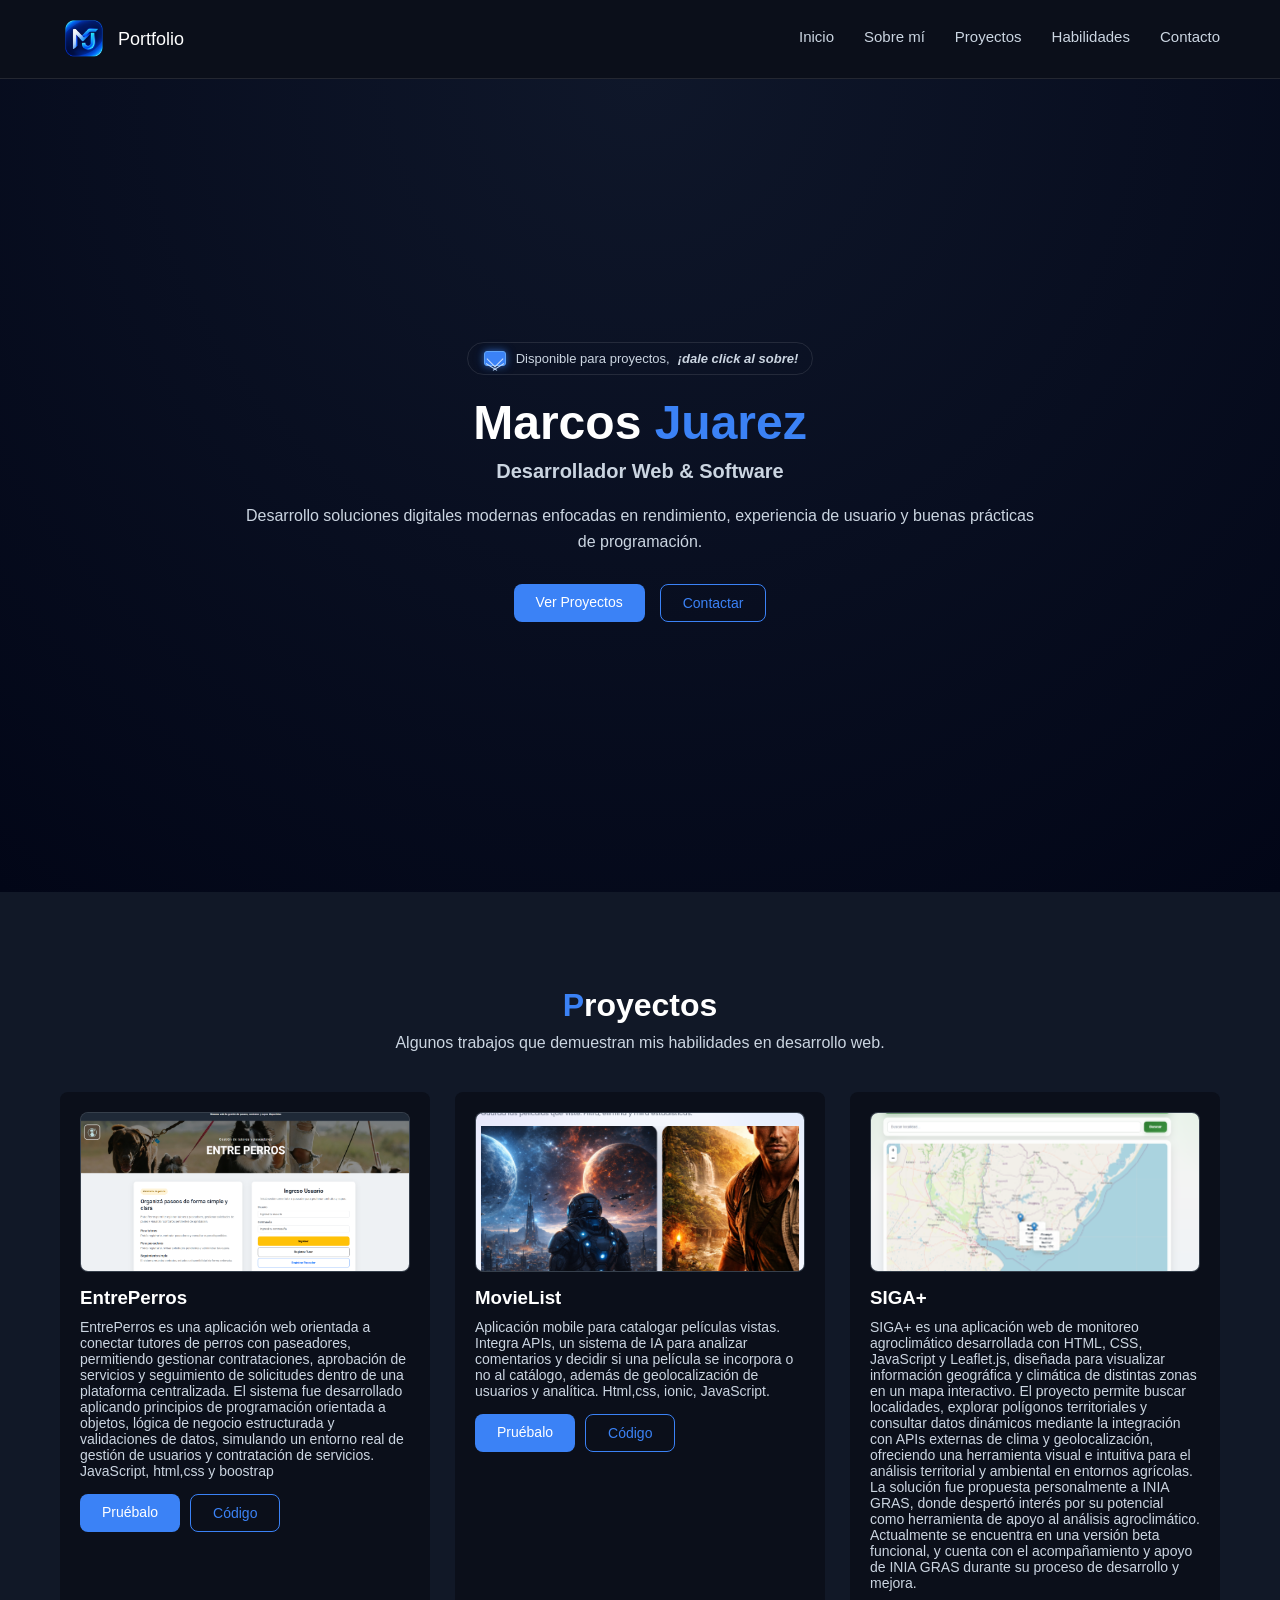
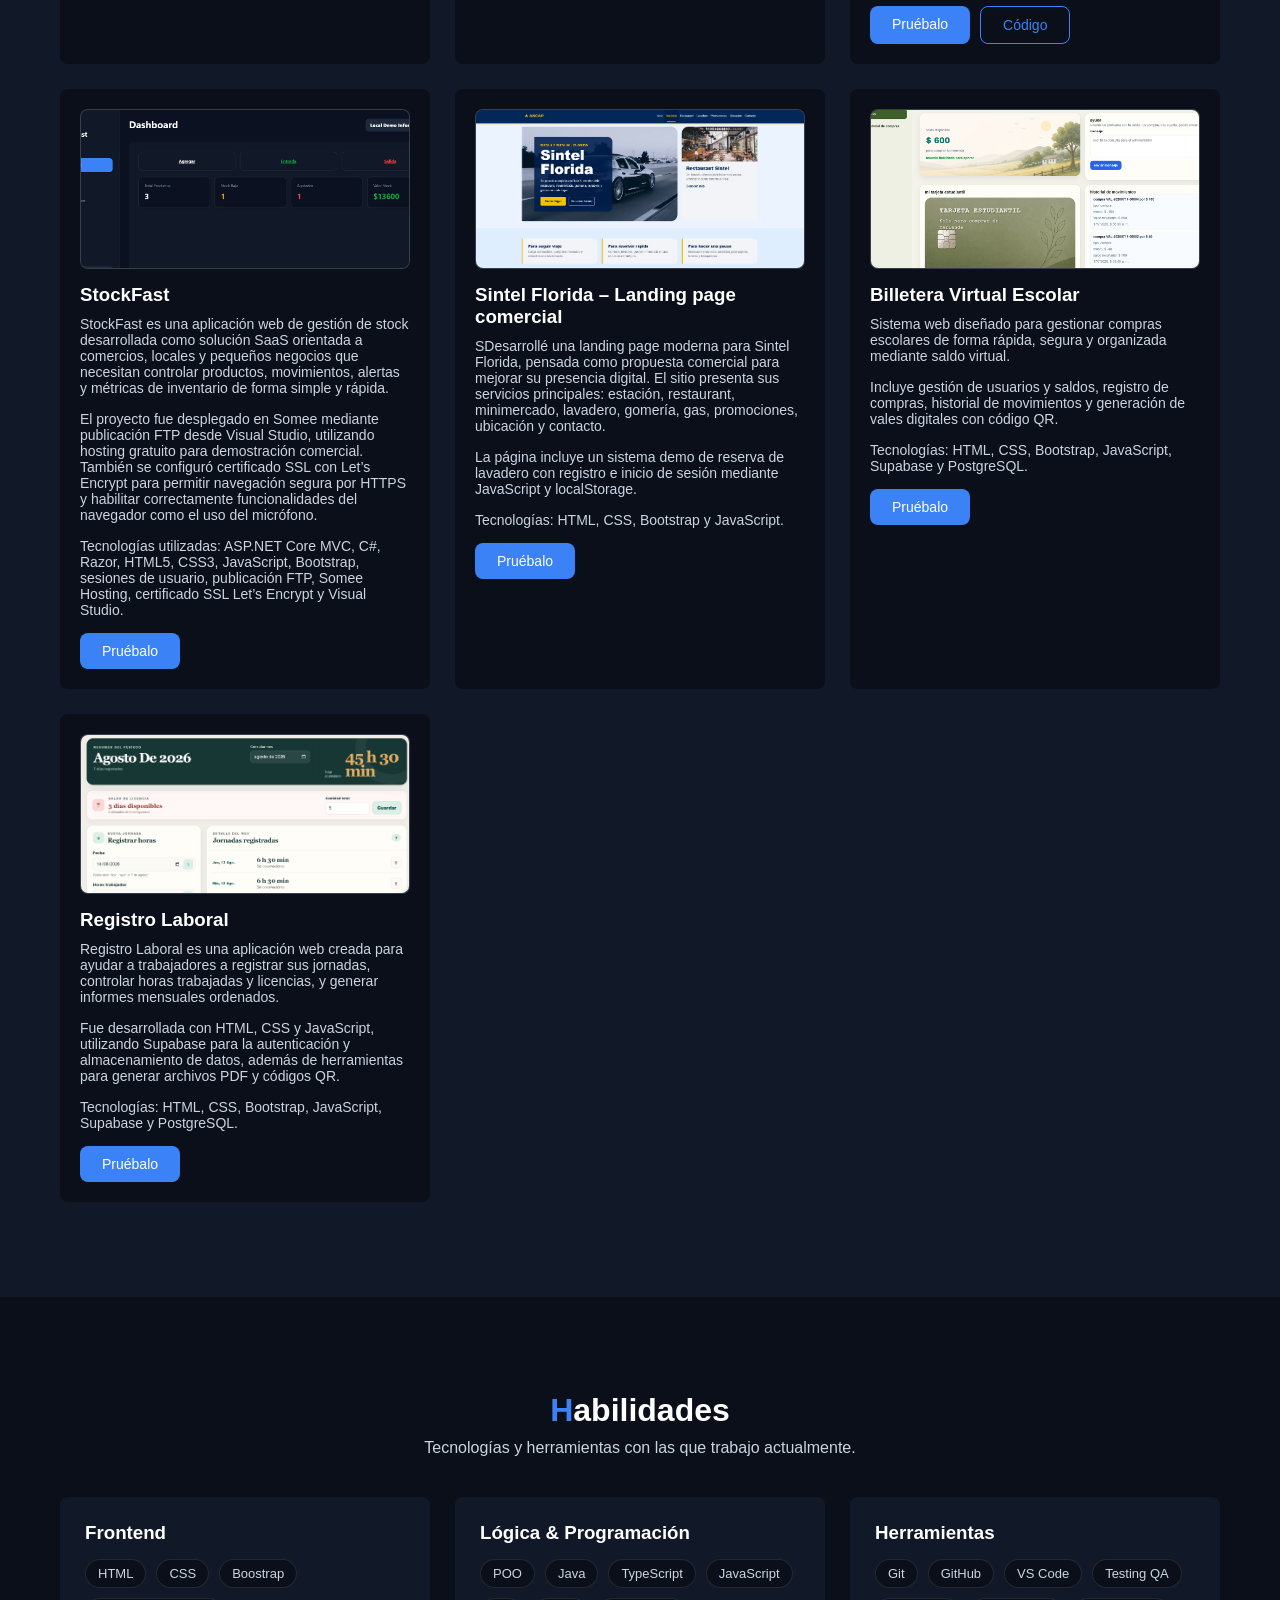
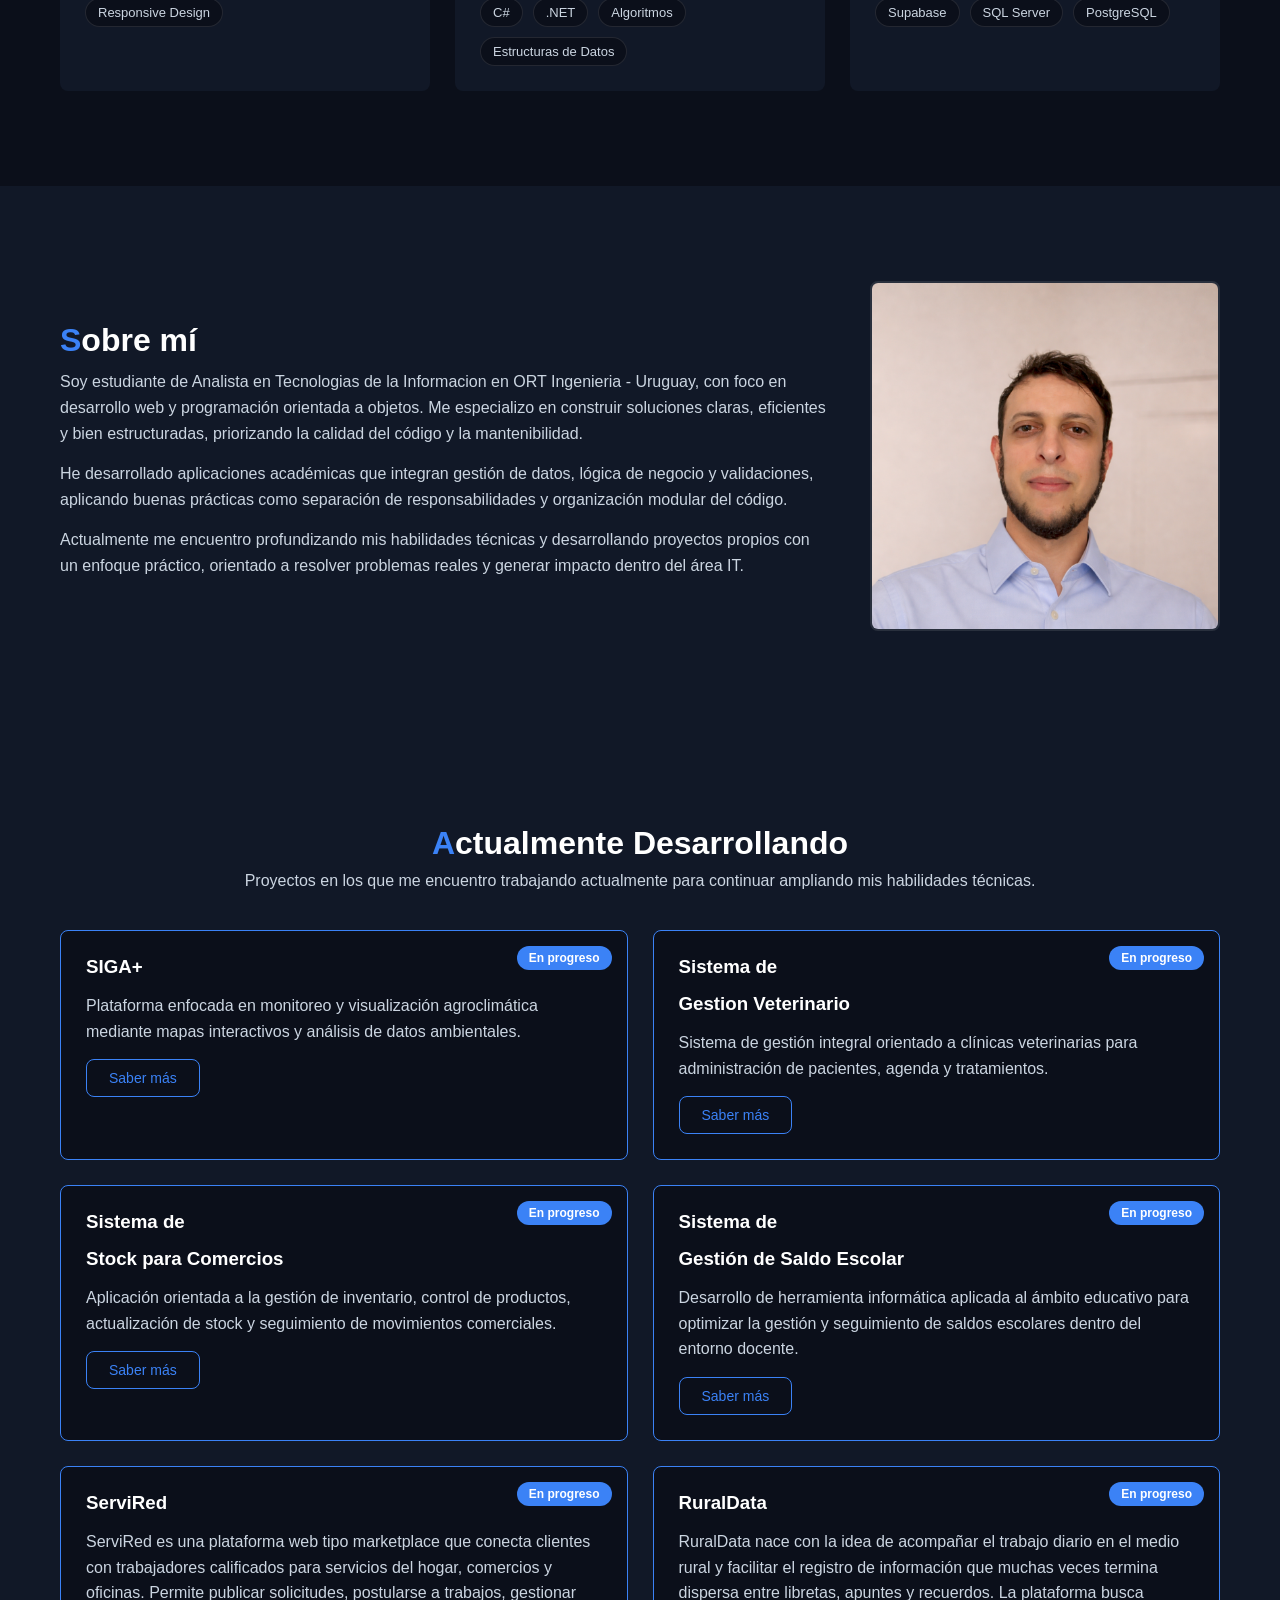
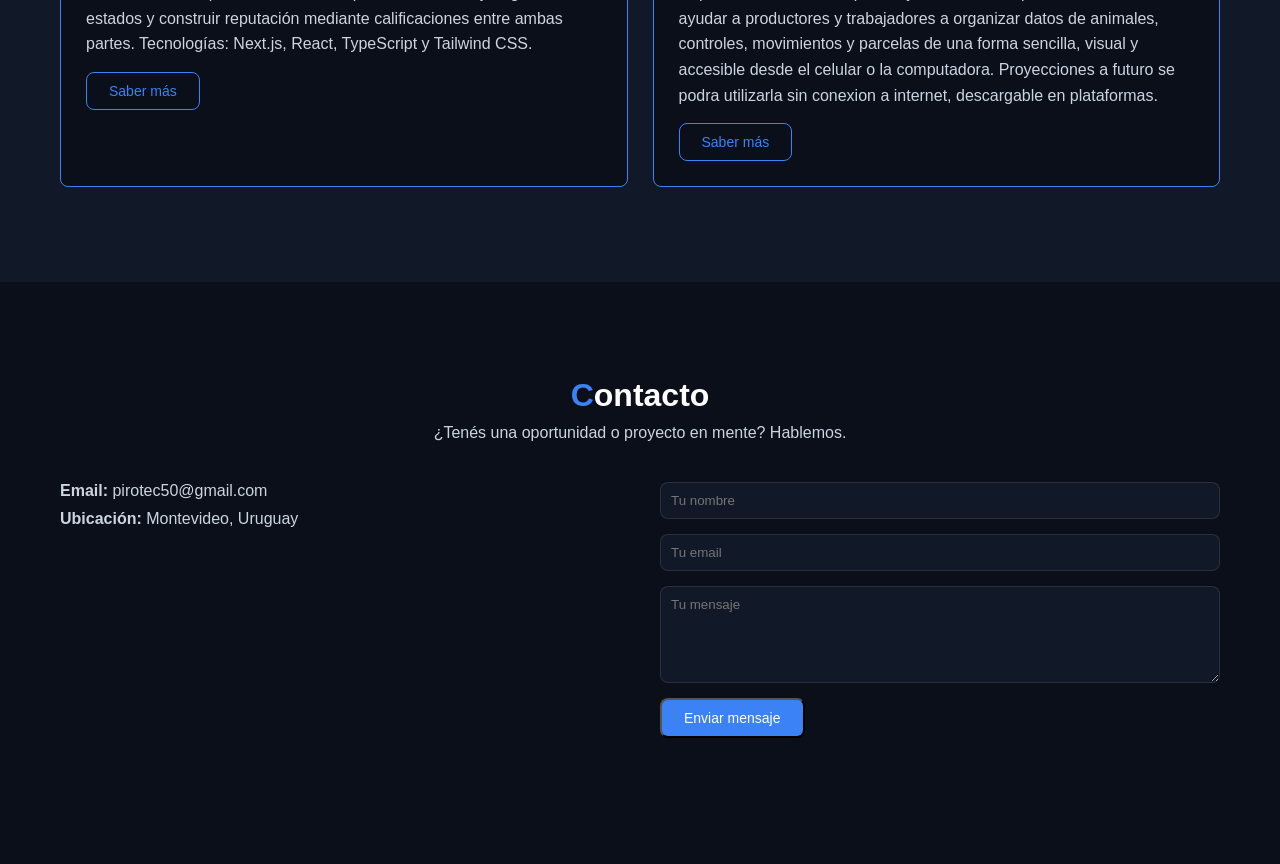
==== commit 7c332d64: "detalle de coma en estimulo" ====
--- a/index.html
+++ b/index.html
@@ -86,7 +86,7 @@
                     </span>
                 </button>
 
-                Disponible para proyectos, <strong><em>dale click al sobre!</em></strong>
+                Disponible para proyectos,<strong><em>¡dale click al sobre!</em></strong>
             </div>
 
             <h1 class="hero-title">
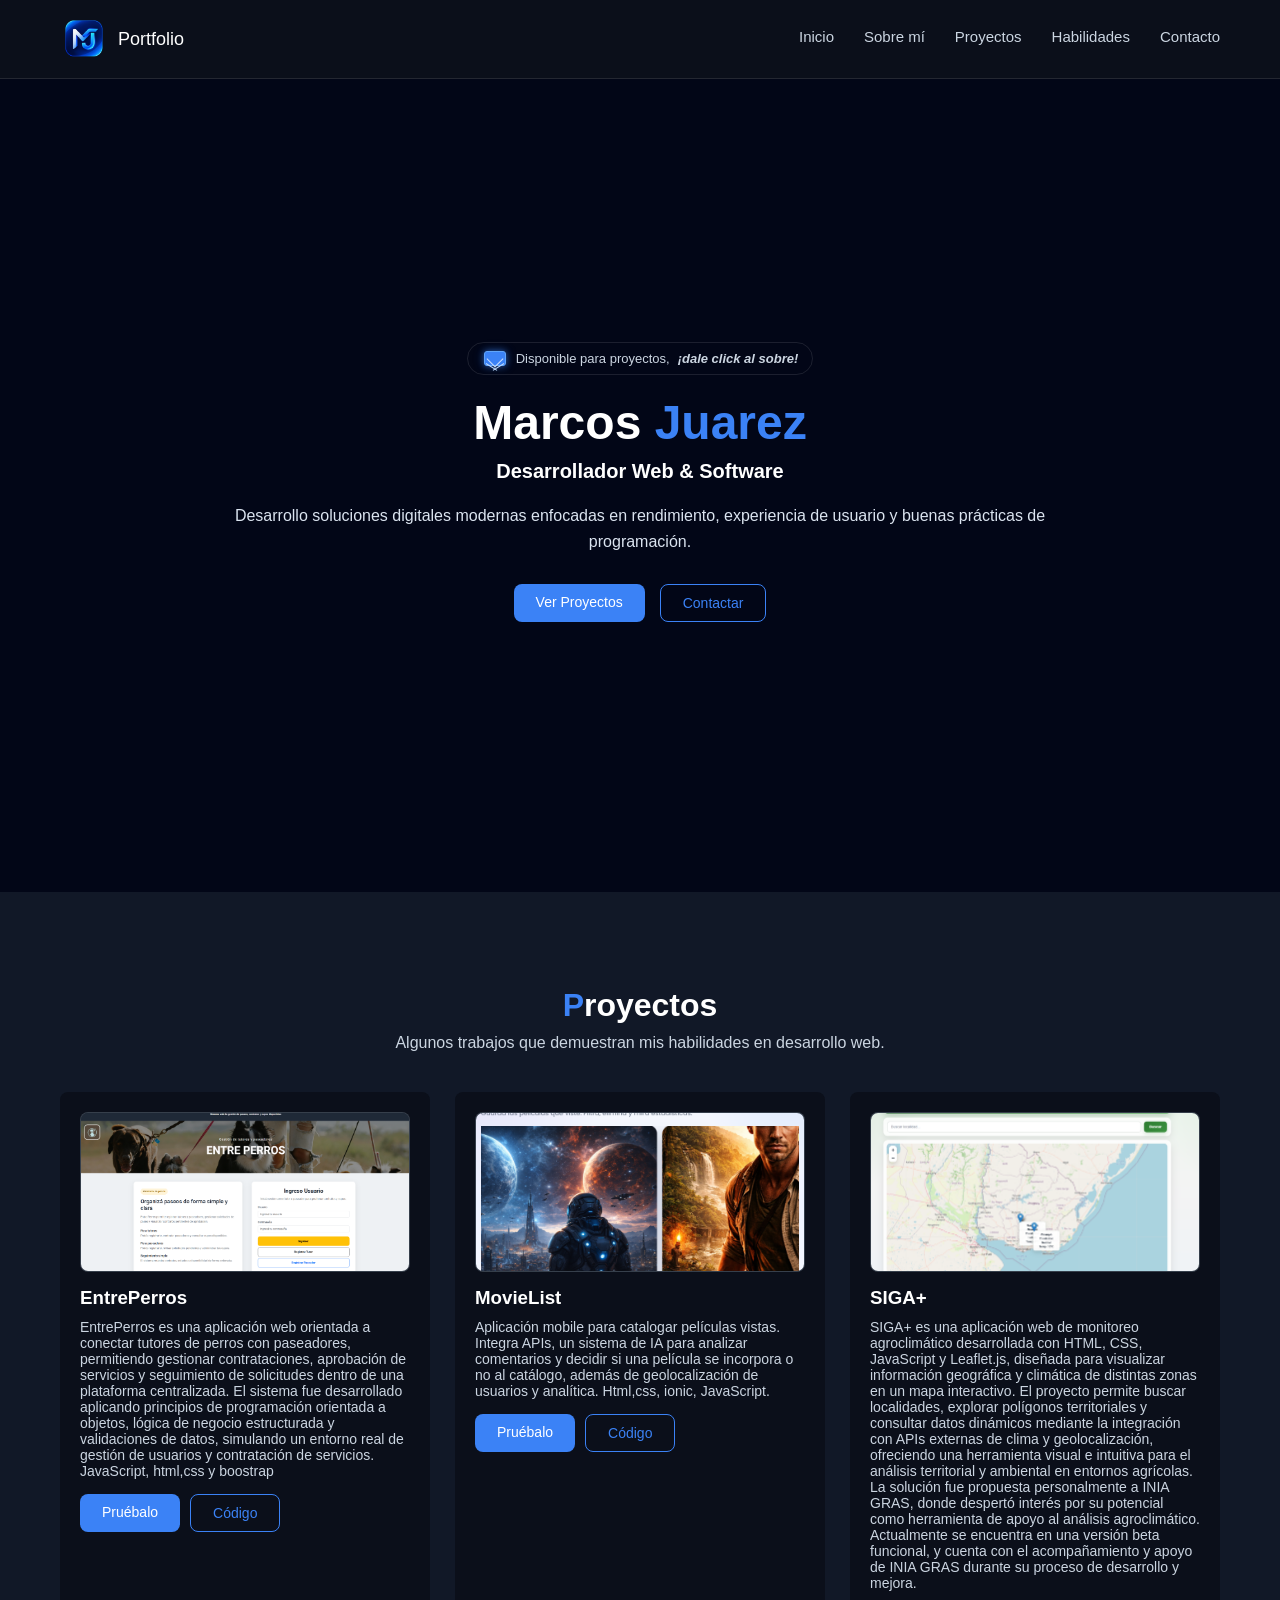
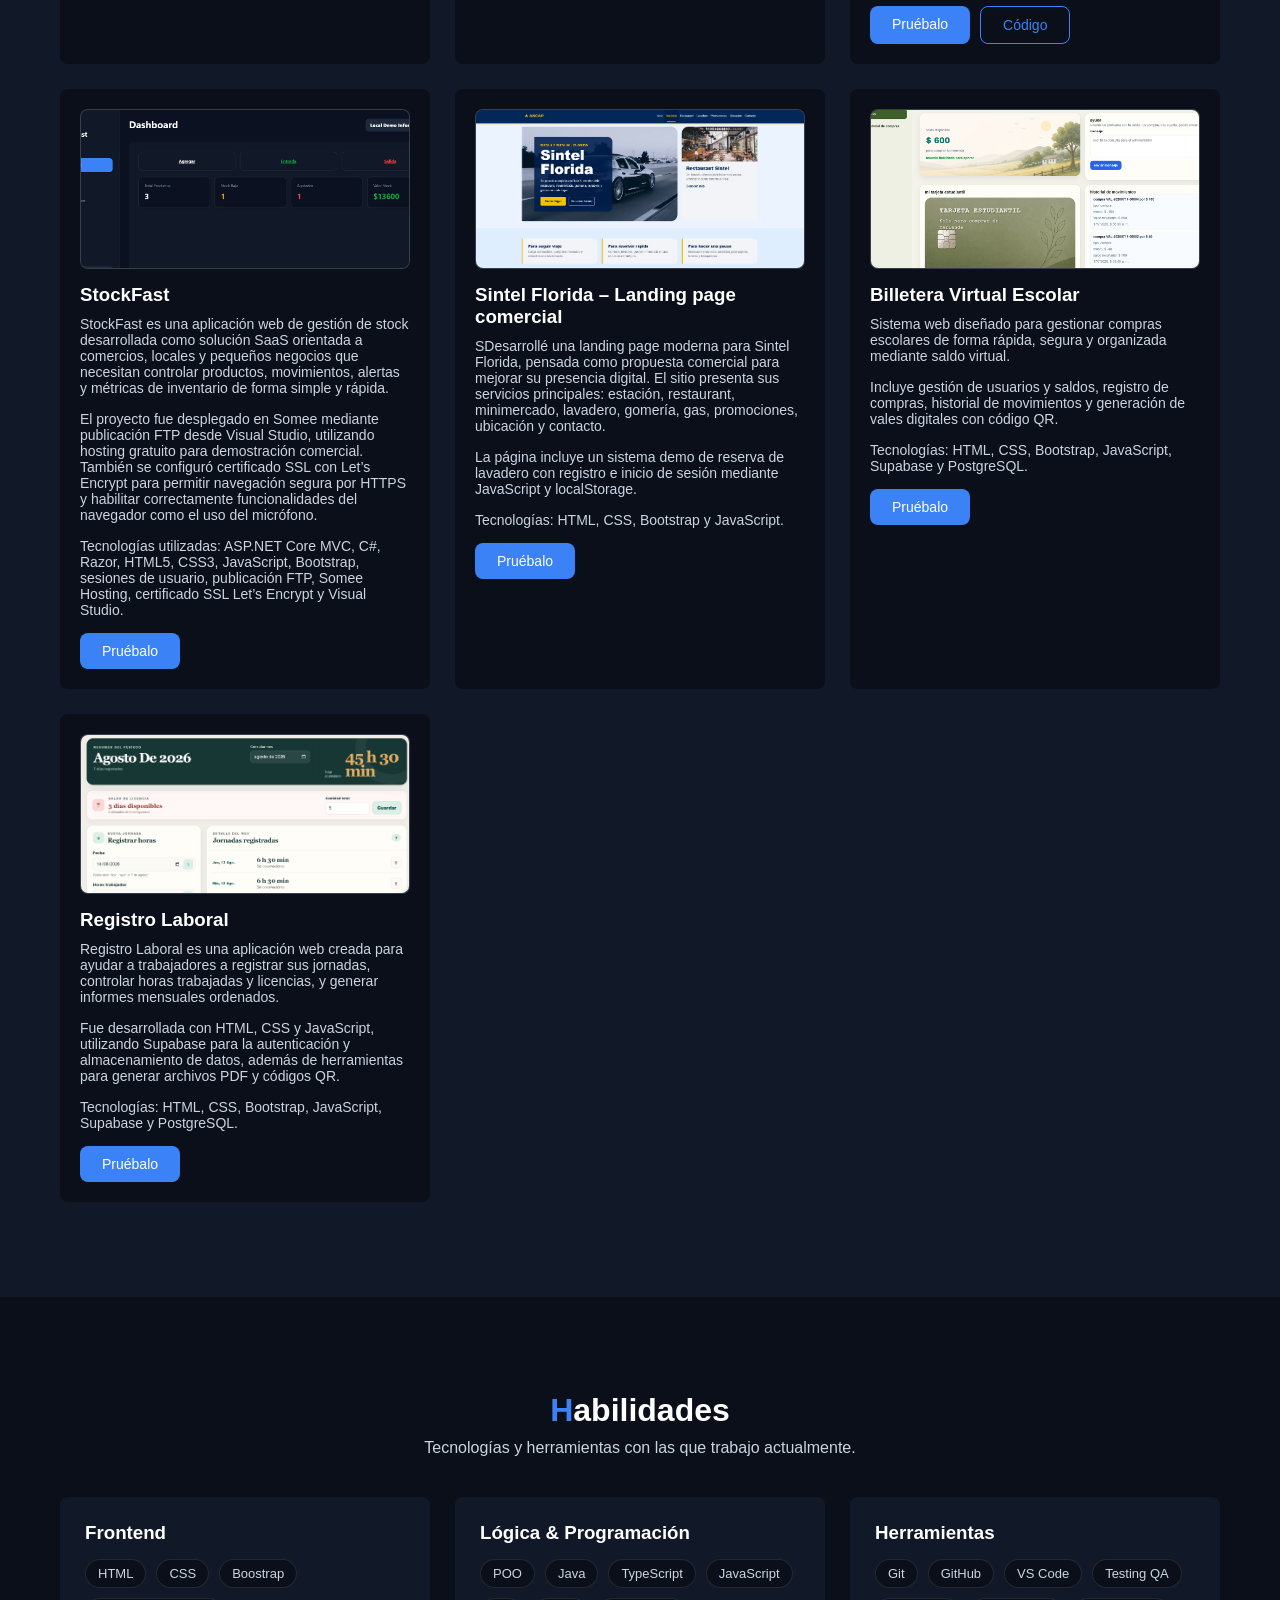
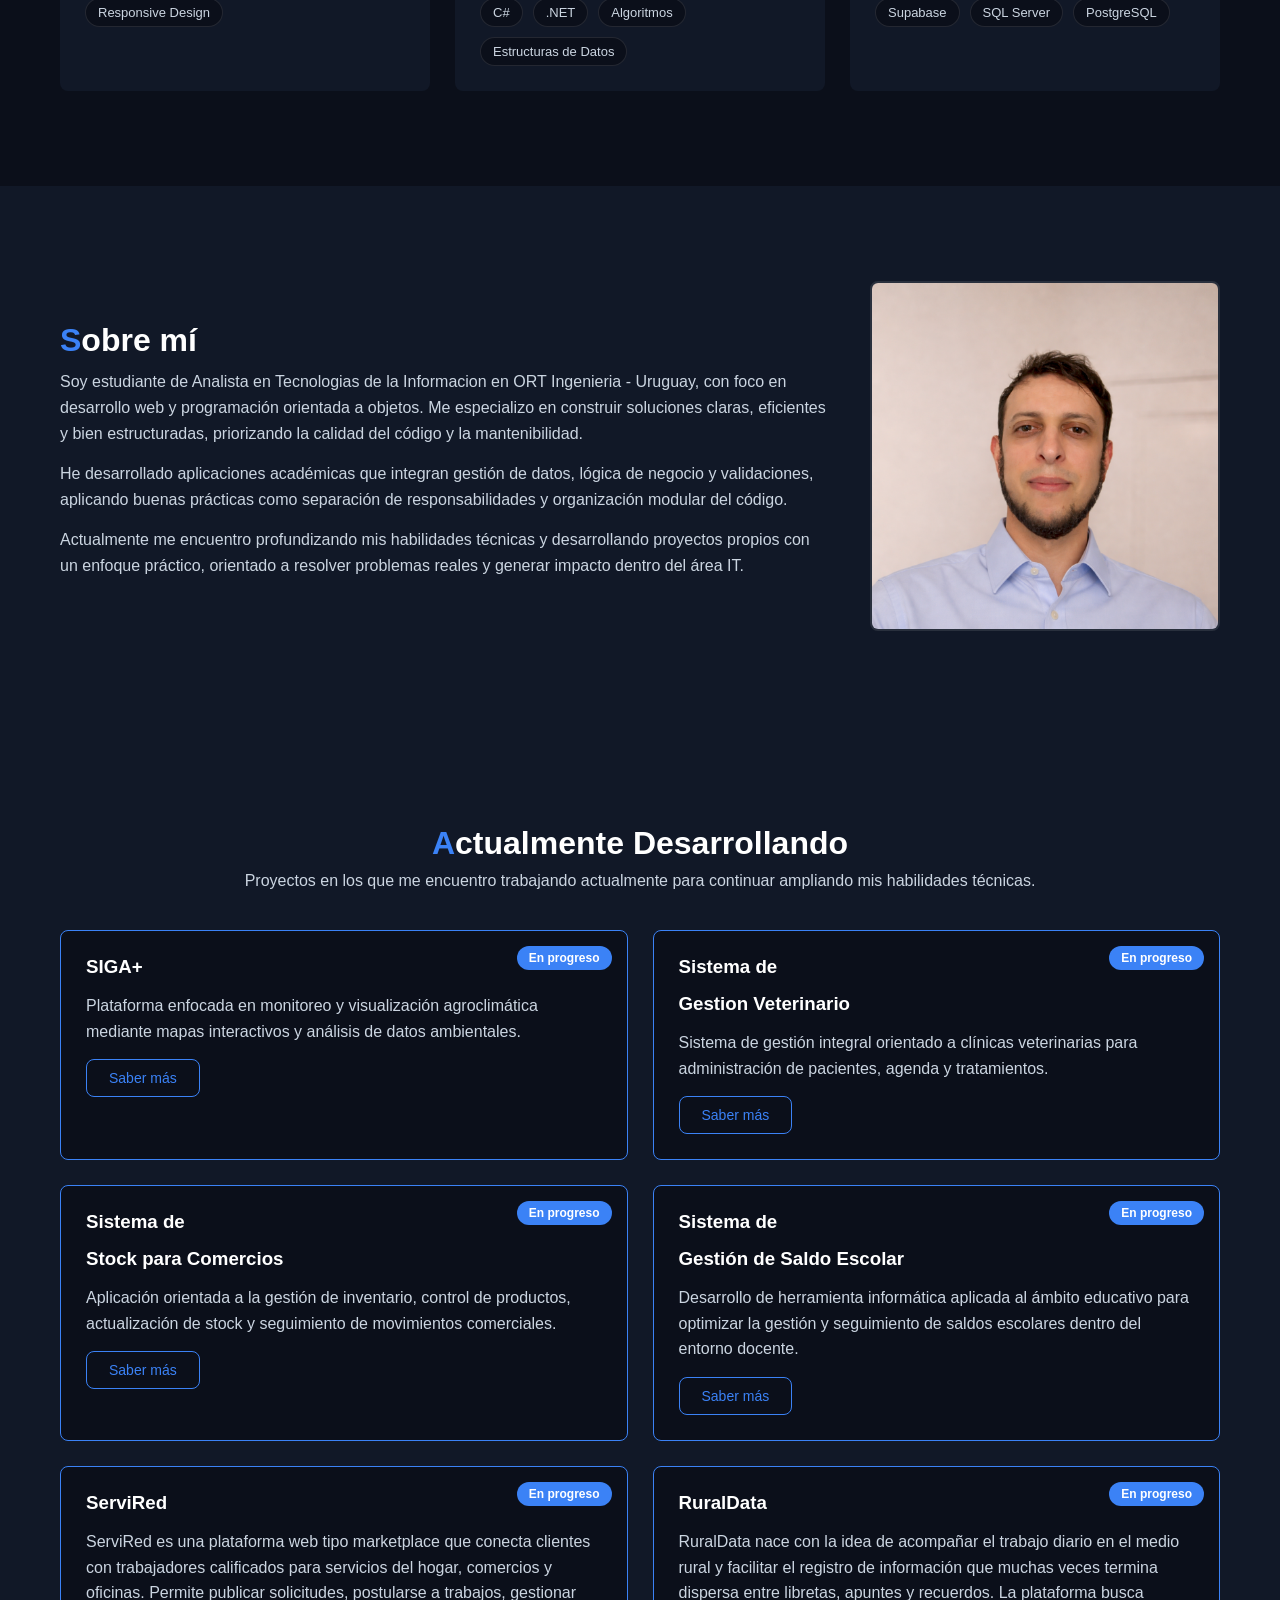
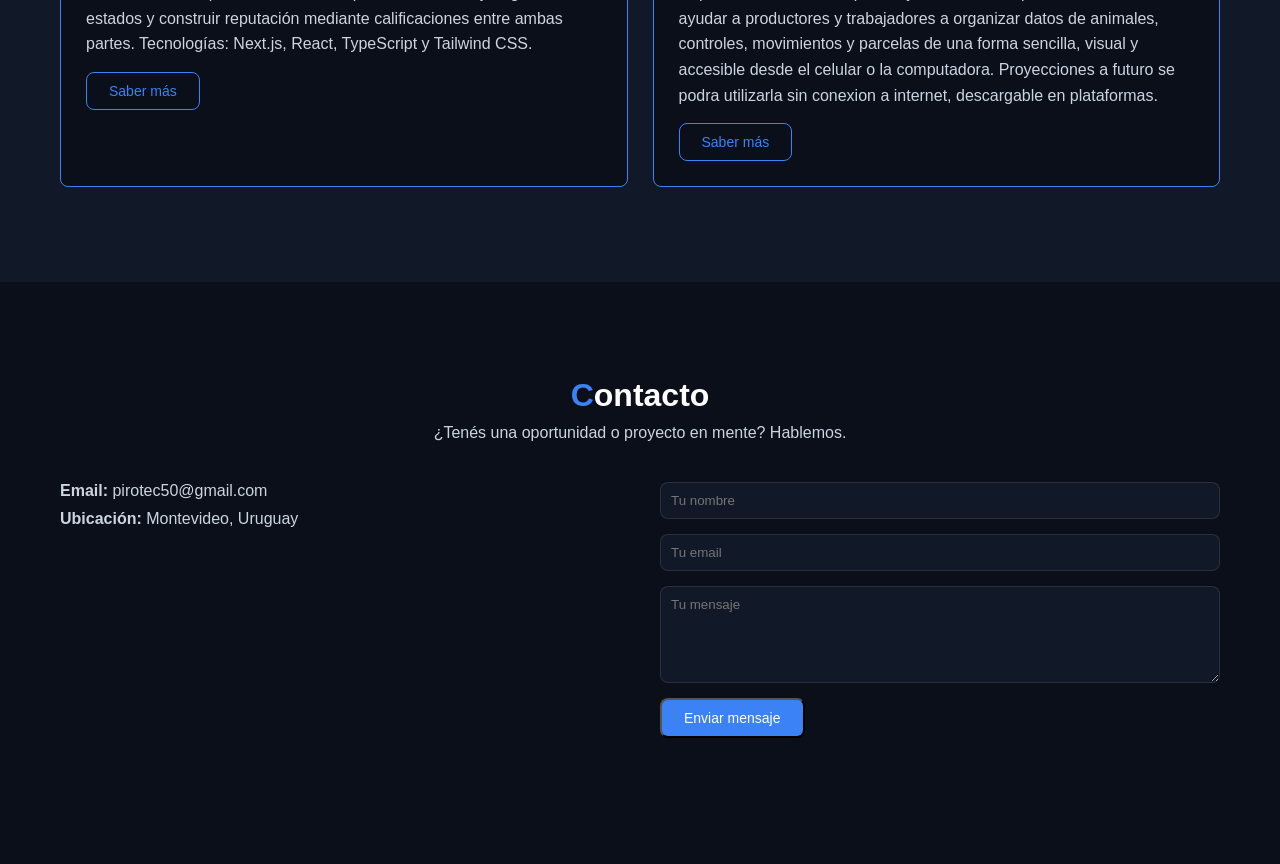
==== commit d8245727: "agregar hero animado con video" ====
--- a/index.html
+++ b/index.html
@@ -76,7 +76,15 @@
 
 
     <!-- seccion del hero -->
+    <!-- seccion del hero -->
     <section class="hero" id="inicio">
+
+        <video class="hero-video" autoplay muted loop playsinline>
+            <source src="video/hero-fondo.mp4" type="video/mp4">
+        </video>
+
+        <div class="hero-overlay"></div>
+
         <div class="hero-container">
 
             <div class="hero-badge">
@@ -86,7 +94,7 @@
                     </span>
                 </button>
 
-                Disponible para proyectos,<strong><em>¡dale click al sobre!</em></strong>
+                Disponible para proyectos, <strong><em>¡dale click al sobre!</em></strong>
             </div>
 
             <h1 class="hero-title">
@@ -618,9 +626,13 @@
                     <h3>RuralData</h3>
 
                     <p>
-                       RuralData nace con la idea de acompañar el trabajo diario en el medio rural y facilitar el registro de información que muchas veces termina dispersa entre libretas, apuntes y recuerdos. La plataforma busca ayudar a productores y trabajadores a organizar datos de animales, controles, movimientos y parcelas de una forma sencilla, visual y accesible desde el celular o la computadora.
-                       Proyecciones a futuro se podra utilizarla sin conexion a internet, descargable en plataformas.
-                       
+                        RuralData nace con la idea de acompañar el trabajo diario en el medio rural y facilitar el
+                        registro de información que muchas veces termina dispersa entre libretas, apuntes y recuerdos.
+                        La plataforma busca ayudar a productores y trabajadores a organizar datos de animales,
+                        controles, movimientos y parcelas de una forma sencilla, visual y accesible desde el celular o
+                        la computadora.
+                        Proyecciones a futuro se podra utilizarla sin conexion a internet, descargable en plataformas.
+
                     </p>
 
                     <button class="btn btn-outline open-modal" data-title="RuralData"
--- a/style.css
+++ b/style.css
@@ -1239,3 +1239,107 @@
   box-shadow: 0 0 18px rgba(59, 130, 246, 0.35);
 }
 
+
+
+
+/* video de fondo del hero */
+
+.hero {
+    position: relative;
+    min-height: calc(100vh - 80px);
+    display: flex;
+    align-items: center;
+    justify-content: center;
+    text-align: center;
+    padding: 0 20px;
+    overflow: hidden;
+    background: #020617;
+}
+
+
+/* video */
+
+.hero-video {
+    position: absolute;
+    inset: 0;
+
+    width: 100%;
+    height: 100%;
+
+    object-fit: cover;
+    object-position: center;
+
+    z-index: 1;
+}
+
+
+/* capa oscura sobre el video */
+
+.hero-overlay {
+    position: absolute;
+    inset: 0;
+
+    background:
+        linear-gradient(
+            to bottom,
+            rgba(2, 6, 23, 0.35),
+            rgba(2, 6, 23, 0.68)
+        ),
+        radial-gradient(
+            circle at center,
+            rgba(2, 6, 23, 0.08),
+            rgba(2, 6, 23, 0.48)
+        );
+
+    z-index: 2;
+}
+
+
+/* contenido del hero */
+
+.hero-container {
+    position: relative;
+    z-index: 3;
+    max-width: 900px;
+}
+
+
+/* textos */
+
+.hero-title {
+    color: var(--color-text);
+}
+
+.hero-title span {
+    color: var(--color-primary);
+}
+
+.hero-subtitle {
+    color: var(--color-text);
+}
+
+.hero-description {
+    color: #dbe4f0;
+}
+
+
+/* mobile */
+
+@media (max-width: 768px) {
+
+    .hero {
+        min-height: calc(100vh - 70px);
+        padding: 40px 15px;
+    }
+
+    .hero-video {
+        object-position: center;
+    }
+
+    .hero-container {
+        width: 100%;
+        max-width: 100%;
+    }
+}
+
+
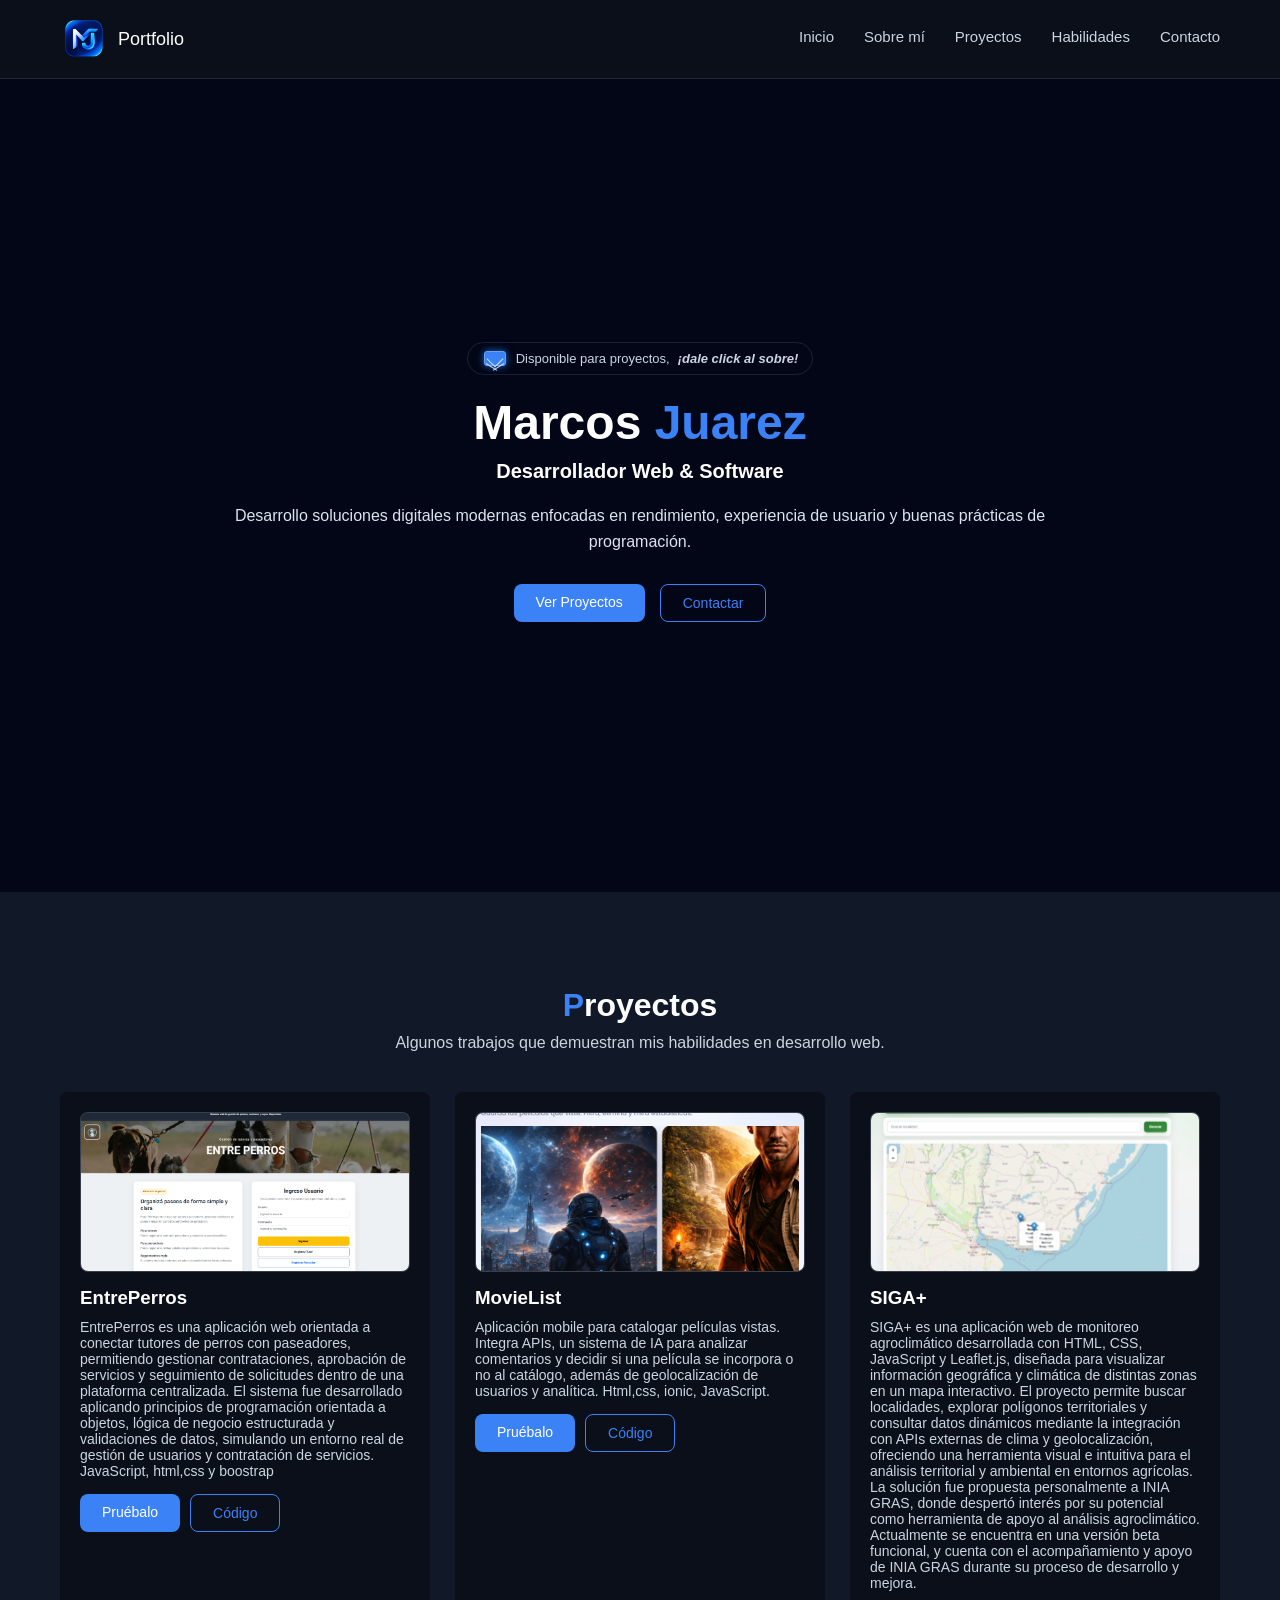
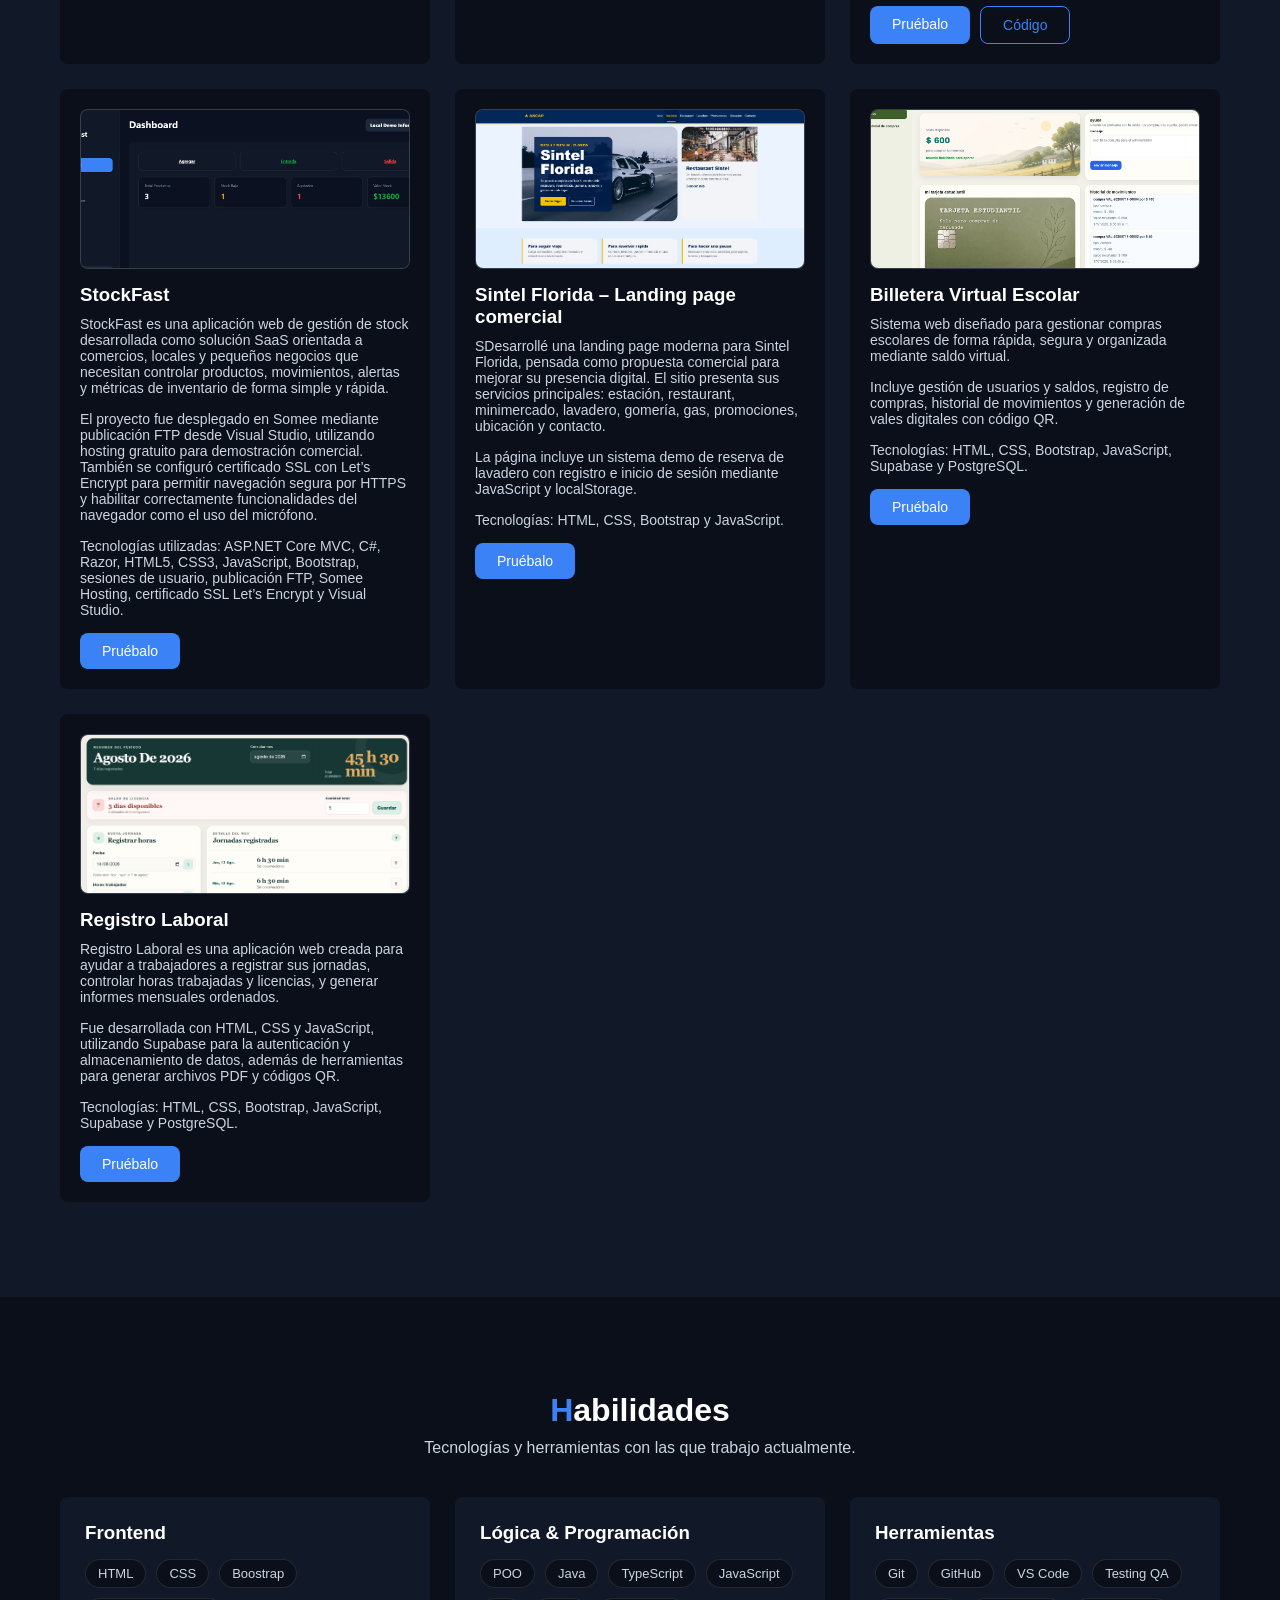
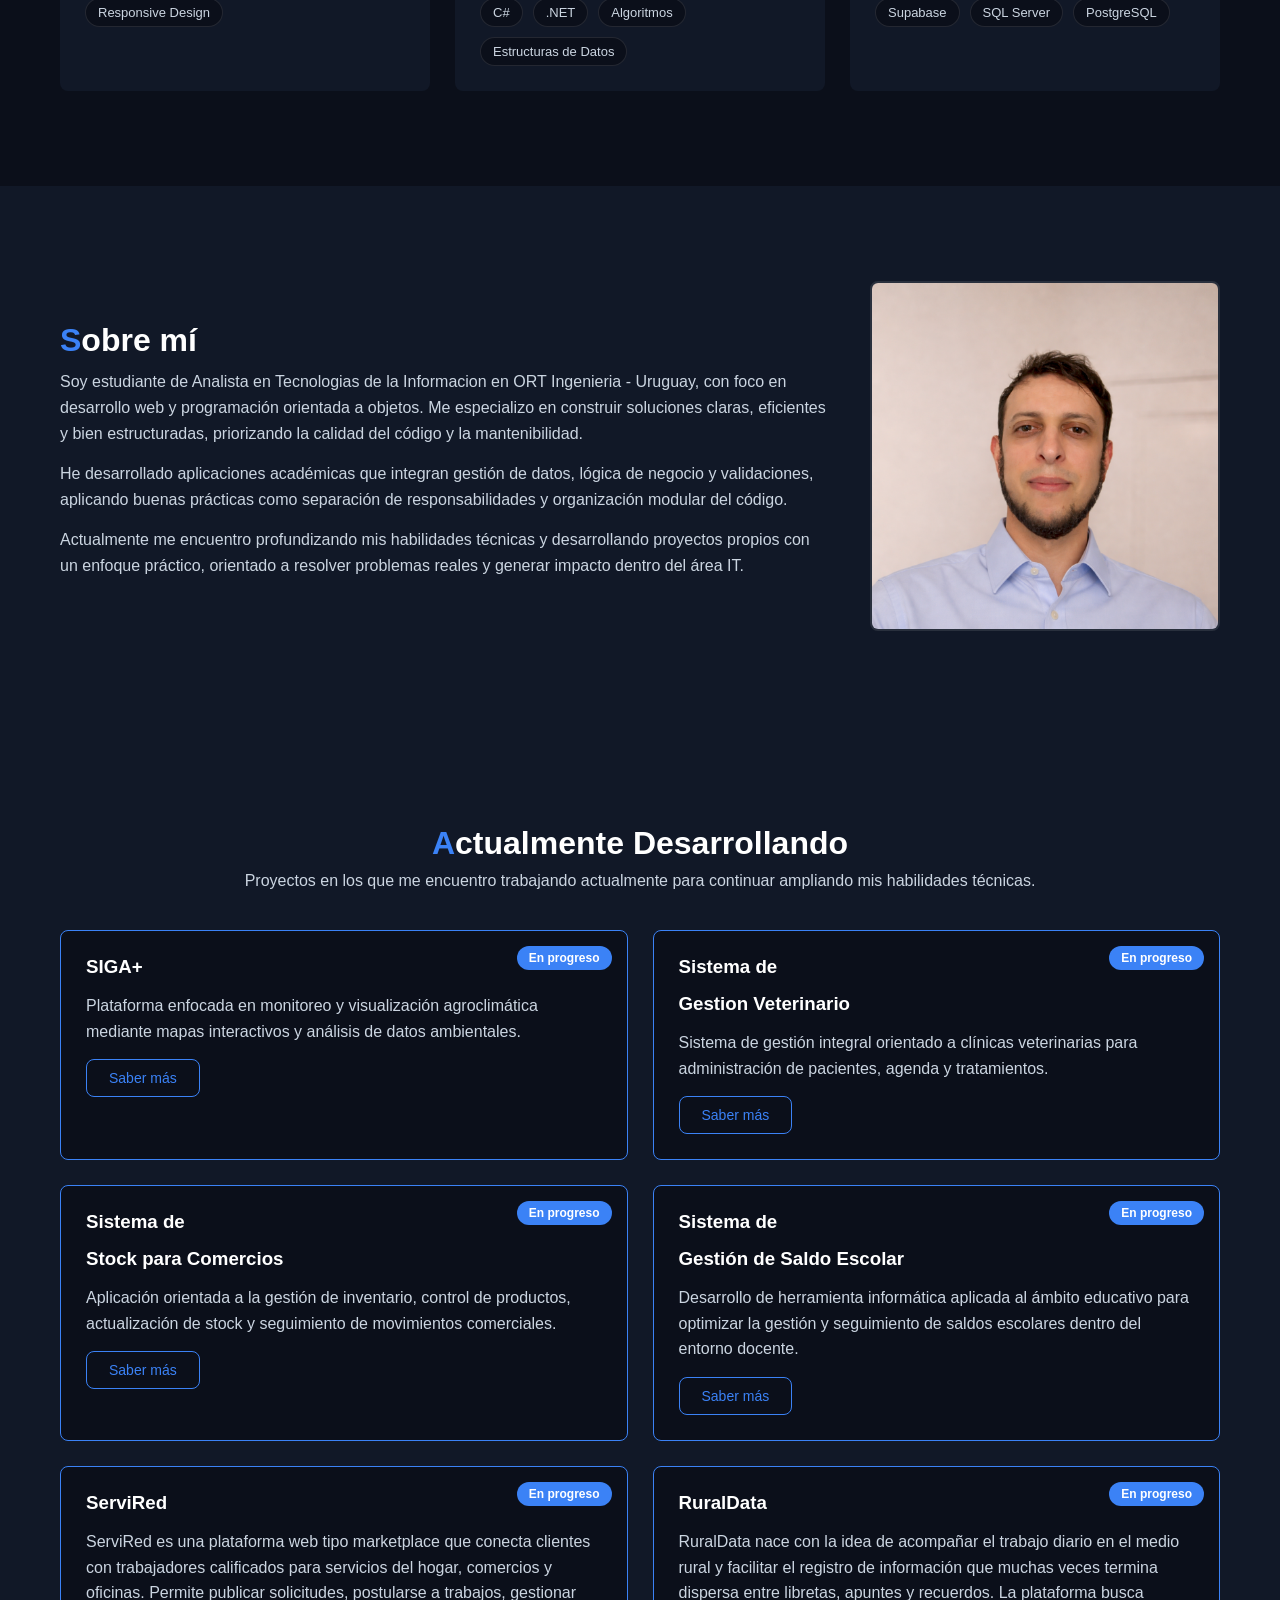
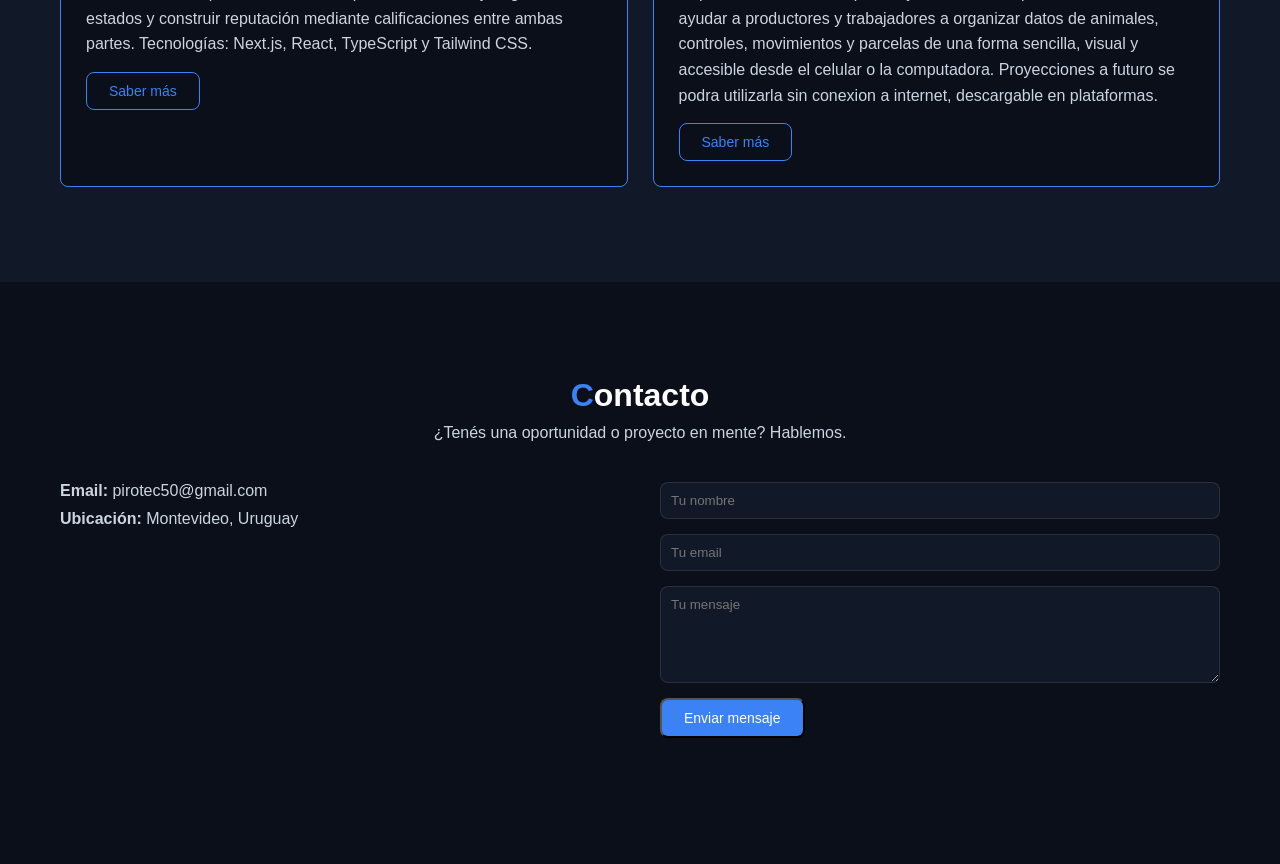
==== commit 35d8a1ee: "Limpieza tecnica del portfolio" ====
--- a/index.html
+++ b/index.html
@@ -62,7 +62,8 @@
 
             </div>
 
-            <nav class="menu">
+            <button class="menu-toggle btn btn-outline" type="button" aria-controls="site-menu" aria-expanded="false" hidden>Menú</button>
+            <nav class="menu" id="site-menu" aria-label="Navegación principal">
                 <a href="#inicio">Inicio</a>
                 <a href="#sobre-mi">Sobre mí</a>
                 <a href="#proyectos">Proyectos</a>
@@ -75,7 +76,7 @@
 
 
 
-    <!-- seccion del hero -->
+    <main>
     <!-- seccion del hero -->
     <section class="hero" id="inicio">
 
@@ -267,7 +268,7 @@
                 <!-- -----------------SINTEL FLORIDA - LANDING PAGE COMERCIAL ------------------- -->
                 <div class="project-card">
                     <div class="project-image">
-                        <img src="img/sintel.png" alt="Captura de la demo de StockFast">
+                        <img src="img/sintel.png" alt="Captura del sitio de Sintel Florida">
                     </div>
 
                     <h3>Sintel Florida – Landing page comercial</h3>
@@ -306,7 +307,7 @@
                 <!-- -----------------UTU - BILLETERA VIRTUAL ------------------- -->
                 <div class="project-card">
                     <div class="project-image">
-                        <img src="img/BIlleteraV.png" alt="Captura de la demo de StockFast">
+                        <img src="img/BIlleteraV.png" alt="Captura de Billetera Virtual Escolar">
                     </div>
 
                     <h3>Billetera Virtual Escolar</h3>
@@ -608,10 +609,10 @@
                         Tecnologías: Next.js, React, TypeScript y Tailwind CSS.
                     </p>
 
-                    <button class="btn btn-outline open-modal" data-title="Sistema de Gestión de Saldo Escolar"
-                        data-description="ServiRed permite que clientes publiquen solicitudes de servicios y que trabajadores independientes se postulen según su rubro, zona y disponibilidad."
-                        data-tech="La plataforma incluye perfiles, estados de trabajo, detalle de solicitudes y sistema de reputación mediante calificaciones."
-                        data-status="Fue desarrollada con Next.js, React, TypeScript y Tailwind CSS, con enfoque en diseño moderno, responsive y fácil de usar.">
+                    <button class="btn btn-outline open-modal" data-title="ServiRed"
+                        data-description="ServiRed permite que clientes publiquen solicitudes de servicios y que trabajadores independientes se postulen según su rubro, zona y disponibilidad. Incluye perfiles, seguimiento de solicitudes y calificaciones entre las partes."
+                        data-tech="Next.js, React, TypeScript y Tailwind CSS."
+                        data-status="En desarrollo.">
                         Saber más
                     </button>
                 </div>
@@ -683,16 +684,19 @@
                     <input type="hidden" name="_subject" value="Nuevo mensaje desde tu portfolio">
                     <input type="hidden" name="_captcha" value="false">
 
-                    <input type="text" name="nombre" placeholder="Tu nombre" required>
-
-                    <input type="email" name="email" placeholder="Tu email" required>
-
-                    <textarea name="mensaje" placeholder="Tu mensaje" rows="5" required></textarea>
+                    <label class="visually-hidden" for="contact-nombre">Tu nombre</label>
+                    <input type="text" id="contact-nombre" name="nombre" placeholder="Tu nombre" required>
+
+                    <label class="visually-hidden" for="contact-email">Tu email</label>
+                    <input type="email" id="contact-email" name="email" placeholder="Tu email" required>
+
+                    <label class="visually-hidden" for="contact-mensaje">Tu mensaje</label>
+                    <textarea id="contact-mensaje" name="mensaje" placeholder="Tu mensaje" rows="5" required></textarea>
 
                     <button type="submit" class="btn btn-primary">
                         Enviar mensaje
                     </button>
-                    <p id="form-status"></p>
+                    <p id="form-status" aria-live="polite"></p>
 
 
                 </form>
@@ -710,10 +714,11 @@
 
 
 
-    <!-- html mopdal -->
-    <div class="modal-overlay" id="projectModal">
+    </main>
+
+    <dialog class="modal-overlay" id="projectModal" aria-labelledby="modalTitle" aria-describedby="modalDescription">
         <div class="modal-content">
-            <button class="modal-close" id="closeModal">&times;</button>
+            <button class="modal-close" id="closeModal" type="button" aria-label="Cerrar detalles" autofocus>&times;</button>
 
             <h3 id="modalTitle"></h3>
 
@@ -724,11 +729,10 @@
                 <p><strong>Estado actual:</strong> <span id="modalStatus"></span></p>
             </div>
         </div>
-    </div>
-
+    </dialog>
 
     <!-- script a su js -->
     <script src="function.js"></script>
 </body>
 
-</html>+</html>
--- a/style.css
+++ b/style.css
@@ -46,6 +46,7 @@
  */
 html {
   scroll-behavior: smooth;
+  scroll-padding-top: var(--header-height, 80px);
 }
 
 body {
@@ -68,8 +69,7 @@
   position: fixed;
   top: 0;
   z-index: 9999;
-
-  position: fixed;
+  transition: box-shadow var(--transition-fast);
 }
 
 /* 
@@ -92,11 +92,7 @@
   align-items: center;
 }
 
-.navbar {
-  transition: var(--transition-fast);
-}
-
-.navbar.scrolled {
+.header.scrolled {
   background: var(--color-bg);
   box-shadow: 0 5px 20px rgba(0, 0, 0, 0.1);
 }
@@ -121,7 +117,7 @@
 
     transform-style: preserve-3d;
 
-    animation: logo-spin 3s ease-in-out infinite;
+    animation: logoSpin 3s ease-in-out infinite;
 }
 
 .logo-icon img {
@@ -133,39 +129,11 @@
     display: block;
 }
 
-
-/* animacion del logo */
-
-@keyframes logo-spin {
-
-    0%,
-    72% {
-        transform: rotateY(0deg);
-    }
-
-    100% {
-        transform: rotateY(360deg);
-    }
-}
 
 .logo {
   display: flex;
   align-items: center;
   gap: var(--spacing-sm);
-}
-
-.logo-img {
-  width: 45px;
-  
-  height: 45px;
-  border-radius: 50%;
-  object-fit: cover;
-  border: 2px solid var(--color-primary);
-  transition: var(--transition);
-}
-
-.logo-img:hover {
-  transform: scale(1.05);
 }
 
 .logo-text {
@@ -213,16 +181,46 @@
   width: 70%;
 }
 
-.menu a:hover {
-  color: var(--color-text);
-}
-
 /* 
 RESPONSIVE
  */
+.menu-toggle.btn {
+  display: none;
+}
+
 @media (max-width: 768px) {
+  html {
+    scroll-padding-top: var(--header-height, 115px);
+  }
+
+  .nav {
+    gap: 12px;
+  }
+
   .menu {
+    flex-wrap: wrap;
+    justify-content: flex-end;
+    gap: 6px 12px;
+  }
+
+  .menu-toggle.btn:not([hidden]) {
+    display: inline-block;
+    width: auto;
+  }
+
+  .menu-toggle[aria-expanded="false"]:not([hidden]) + .menu {
     display: none;
+  }
+
+  .menu-toggle:not([hidden]) + .menu {
+    position: absolute;
+    top: 100%;
+    right: 0;
+    left: 0;
+    justify-content: center;
+    padding: 10px 15px;
+    background: var(--color-bg);
+    border-bottom: 1px solid var(--color-border);
   }
 }
 
@@ -241,14 +239,19 @@
   justify-content: center;
   text-align: center;
   padding: 0 20px;
-  background: radial-gradient(circle at top, #0f172a, #020617);
+  position: relative;
+  overflow: hidden;
+  background: #020617;
 }
 
 /* 
     CONENIDO
  */
 .hero-container {
-  max-width: 800px;
+  position: relative;
+  z-index: 3;
+  max-width: 900px;
+  transition: transform 0.2s ease-out;
 }
 
 /* 
@@ -410,86 +413,11 @@
     }
 }
 
-
-
-.envelope-icon::before,
-.envelope-icon::after {
-    content: "";
-    position: absolute;
-    bottom: 1px;
-
-    width: 13px;
-    height: 1px;
-
-    background: #bfdbfe;
-}
-
-.envelope-icon::before {
-    left: 1px;
-    transform: rotate(32deg);
-    transform-origin: left center;
-}
-
-.envelope-icon::after {
-    right: 1px;
-    transform: rotate(-32deg);
-    transform-origin: right center;
-}
-
-.envelope-flap {
-    position: absolute;
-
-    top: 1px;
-    left: 50%;
-
-    width: 12px;
-    height: 12px;
-
-    border-left: 1px solid #dbeafe;
-    border-bottom: 1px solid #dbeafe;
-
-    transform: translateX(-50%) rotate(-45deg);
-
-    opacity: 0.9;
-}
-
-/* giro del sobre */
-
-@keyframes envelope-spin {
-    0%,
-    72% {
-        transform: rotateY(0deg);
-    }
-
-    100% {
-        transform: rotateY(360deg);
-    }
-}
-
-/* brillo leve */
-
-@keyframes envelope-glow {
-    0%,
-    100% {
-        box-shadow:
-            0 0 5px rgba(59, 130, 246, 0.5),
-            0 0 10px rgba(59, 130, 246, 0.2);
-    }
-
-    50% {
-        box-shadow:
-            0 0 8px rgba(59, 130, 246, 0.75),
-            0 0 15px rgba(59, 130, 246, 0.3);
-    }
-}
-
-/* 
-    TITULOS
- */
 .hero-title {
   font-size: 48px;
   font-weight: 700;
   margin-bottom: 10px;
+  color: var(--color-text);
 }
 
 .hero-title span {
@@ -498,7 +426,7 @@
 
 .hero-subtitle {
   font-size: 20px;
-  color: var(--color-text-secondary);
+  color: var(--color-text);
   margin-bottom: 20px;
 }
 
@@ -507,7 +435,7 @@
  */
 .hero-description {
   font-size: 16px;
-  color: var(--color-text-secondary);
+  color: #dbe4f0;
   line-height: 1.6;
   margin-bottom: 30px;
 }
@@ -611,7 +539,7 @@
 
 .project-image {
   width: 100%;
-  height: 180px;
+  height: 160px;
   overflow: hidden;
   border-radius: var(--radius-sm);
   margin-bottom: 15px;
@@ -624,14 +552,6 @@
   height: 100%;
   object-fit: cover;
   display: block;
-}
-
-.project-image {
-  width: 100%;
-  height: 160px;
-  background: #1f2937;
-  border-radius: var(--radius-sm);
-  margin-bottom: 15px;
 }
 
 /* 
@@ -809,11 +729,6 @@
   position: relative;
   border: 1px solid var(--color-primary);
   transition: var(--transition);
-}
-
-.current-card .btn {
-  margin-top: 15px;
-  display: inline-block;
 }
 
 .current-card:hover {
@@ -879,15 +794,27 @@
   display: none;
   justify-content: center;
   align-items: center;
+  width: 100%;
+  height: 100%;
+  max-width: none;
+  max-height: none;
+  margin: 0;
   padding: 20px;
-  z-index: 1000;
-}
-
-.modal-overlay.active {
+  border: 0;
+  color: inherit;
+}
+
+.modal-overlay[open] {
   display: flex;
 }
 
+.modal-overlay::backdrop {
+  background: transparent;
+}
+
 .modal-content {
+  max-height: 100%;
+  overflow: auto;
   background: var(--color-bg-secondary);
   width: 100%;
   max-width: 600px;
@@ -1031,38 +958,25 @@
 
 
 
-.fade-in {
-  opacity: 0;
-  transform: translateY(30px);
-  transition: var(--transition-smooth);
-}
-
 .fade-in.show {
-  opacity: 1;
-  transform: translateY(0);
-}
-
-/* delay escalonado */
-/* Delay escalonado para hijos */
-
-.fade-in.show .project-card:nth-child(1),
-.fade-in.show .skill-card:nth-child(1) {
-  transition-delay: 0.1s;
-}
-
-.fade-in.show .project-card:nth-child(2),
-.fade-in.show .skill-card:nth-child(2) {
-  transition-delay: 0.2s;
-}
-
-.fade-in.show .project-card:nth-child(3),
-.fade-in.show .skill-card:nth-child(3) {
-  transition-delay: 0.3s;
-}
-
-
-
-
+  animation: section-reveal var(--transition-smooth);
+}
+
+@keyframes section-reveal {
+  from {
+    opacity: 0;
+    transform: translateY(30px);
+  }
+}
+
+.visually-hidden {
+  position: absolute;
+  width: 1px;
+  height: 1px;
+  overflow: hidden;
+  clip-path: inset(50%);
+  white-space: nowrap;
+}
 
 /* MOBILE */
 
@@ -1079,10 +993,6 @@
   }
 
   /* ===== HERO ===== */
-  .hero {
-    padding: 40px 15px;
-  }
-
   .hero-title {
     font-size: 32px;
   }
@@ -1161,24 +1071,6 @@
 
 
 /* EFECTOS AGREGADOS POSTERIORMEKNTE */
-
-/* efecto parallax */
-.hero {
-  position: relative;
-  overflow: hidden;
-}
-
-.hero-container {
-  position: relative;
-  z-index: 2;
-  transition: transform 0.2s ease-out;
-}
-
-/* efecto giro logo */
-.logo-icon {
-  animation: logoSpin 3s ease-in-out infinite;
-  transform-style: preserve-3d;
-}
 
 @keyframes logoSpin {
   0% {
@@ -1243,21 +1135,6 @@
 
 
 /* video de fondo del hero */
-
-.hero {
-    position: relative;
-    min-height: calc(100vh - 80px);
-    display: flex;
-    align-items: center;
-    justify-content: center;
-    text-align: center;
-    padding: 0 20px;
-    overflow: hidden;
-    background: #020617;
-}
-
-
-/* video */
 
 .hero-video {
     position: absolute;
@@ -1295,34 +1172,6 @@
 }
 
 
-/* contenido del hero */
-
-.hero-container {
-    position: relative;
-    z-index: 3;
-    max-width: 900px;
-}
-
-
-/* textos */
-
-.hero-title {
-    color: var(--color-text);
-}
-
-.hero-title span {
-    color: var(--color-primary);
-}
-
-.hero-subtitle {
-    color: var(--color-text);
-}
-
-.hero-description {
-    color: #dbe4f0;
-}
-
-
 /* mobile */
 
 @media (max-width: 768px) {
@@ -1332,14 +1181,36 @@
         padding: 40px 15px;
     }
 
-    .hero-video {
-        object-position: center;
-    }
-
     .hero-container {
         width: 100%;
         max-width: 100%;
     }
 }
 
-
+@media (prefers-reduced-motion: reduce) {
+  html {
+    scroll-behavior: auto;
+  }
+
+  .hero-video {
+    display: none;
+  }
+
+  .logo-icon,
+  .section-title .coin-letter,
+  .fade-in.show,
+  .envelope-flight {
+    animation: none;
+  }
+
+  .hero-container,
+  .envelope-icon,
+  .btn-flip span {
+    transition: none;
+  }
+
+  .envelope-button:hover .envelope-icon,
+  .btn-flip.is-flipping span {
+    transform: none;
+  }
+}
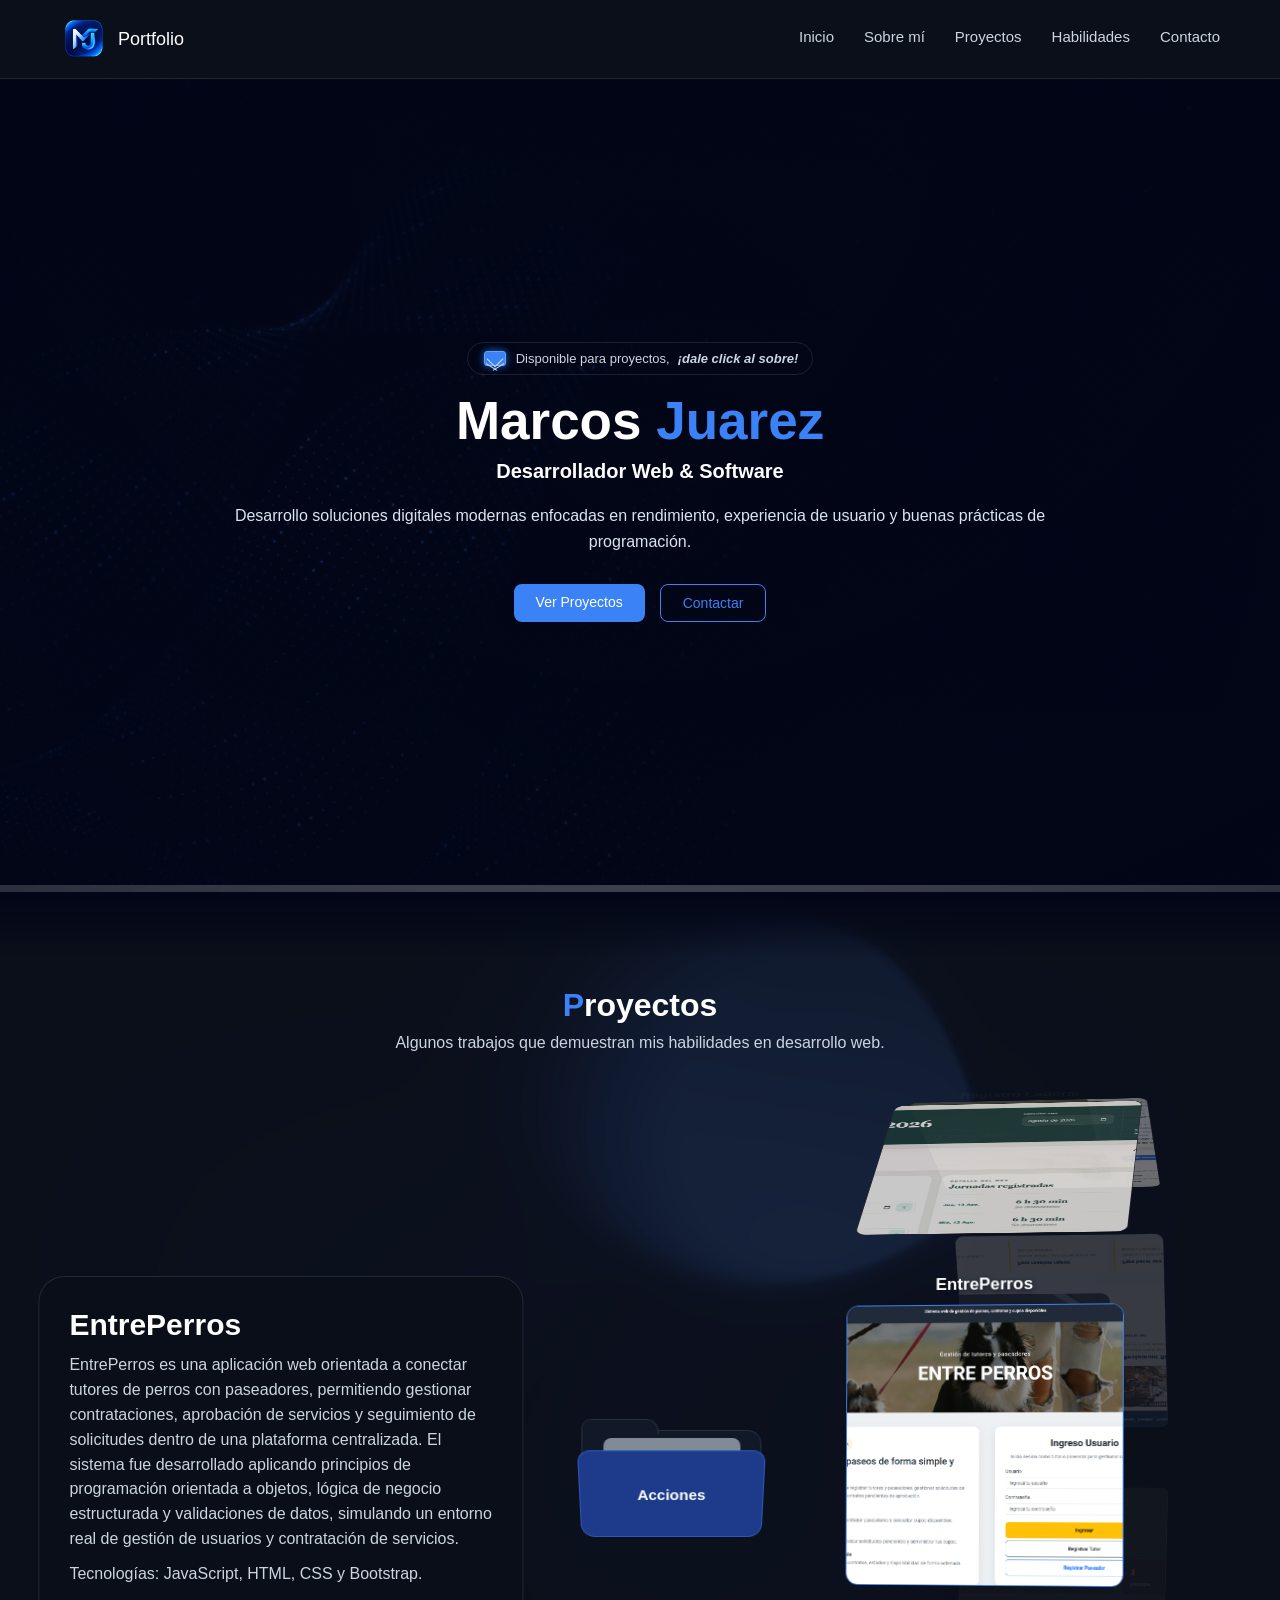
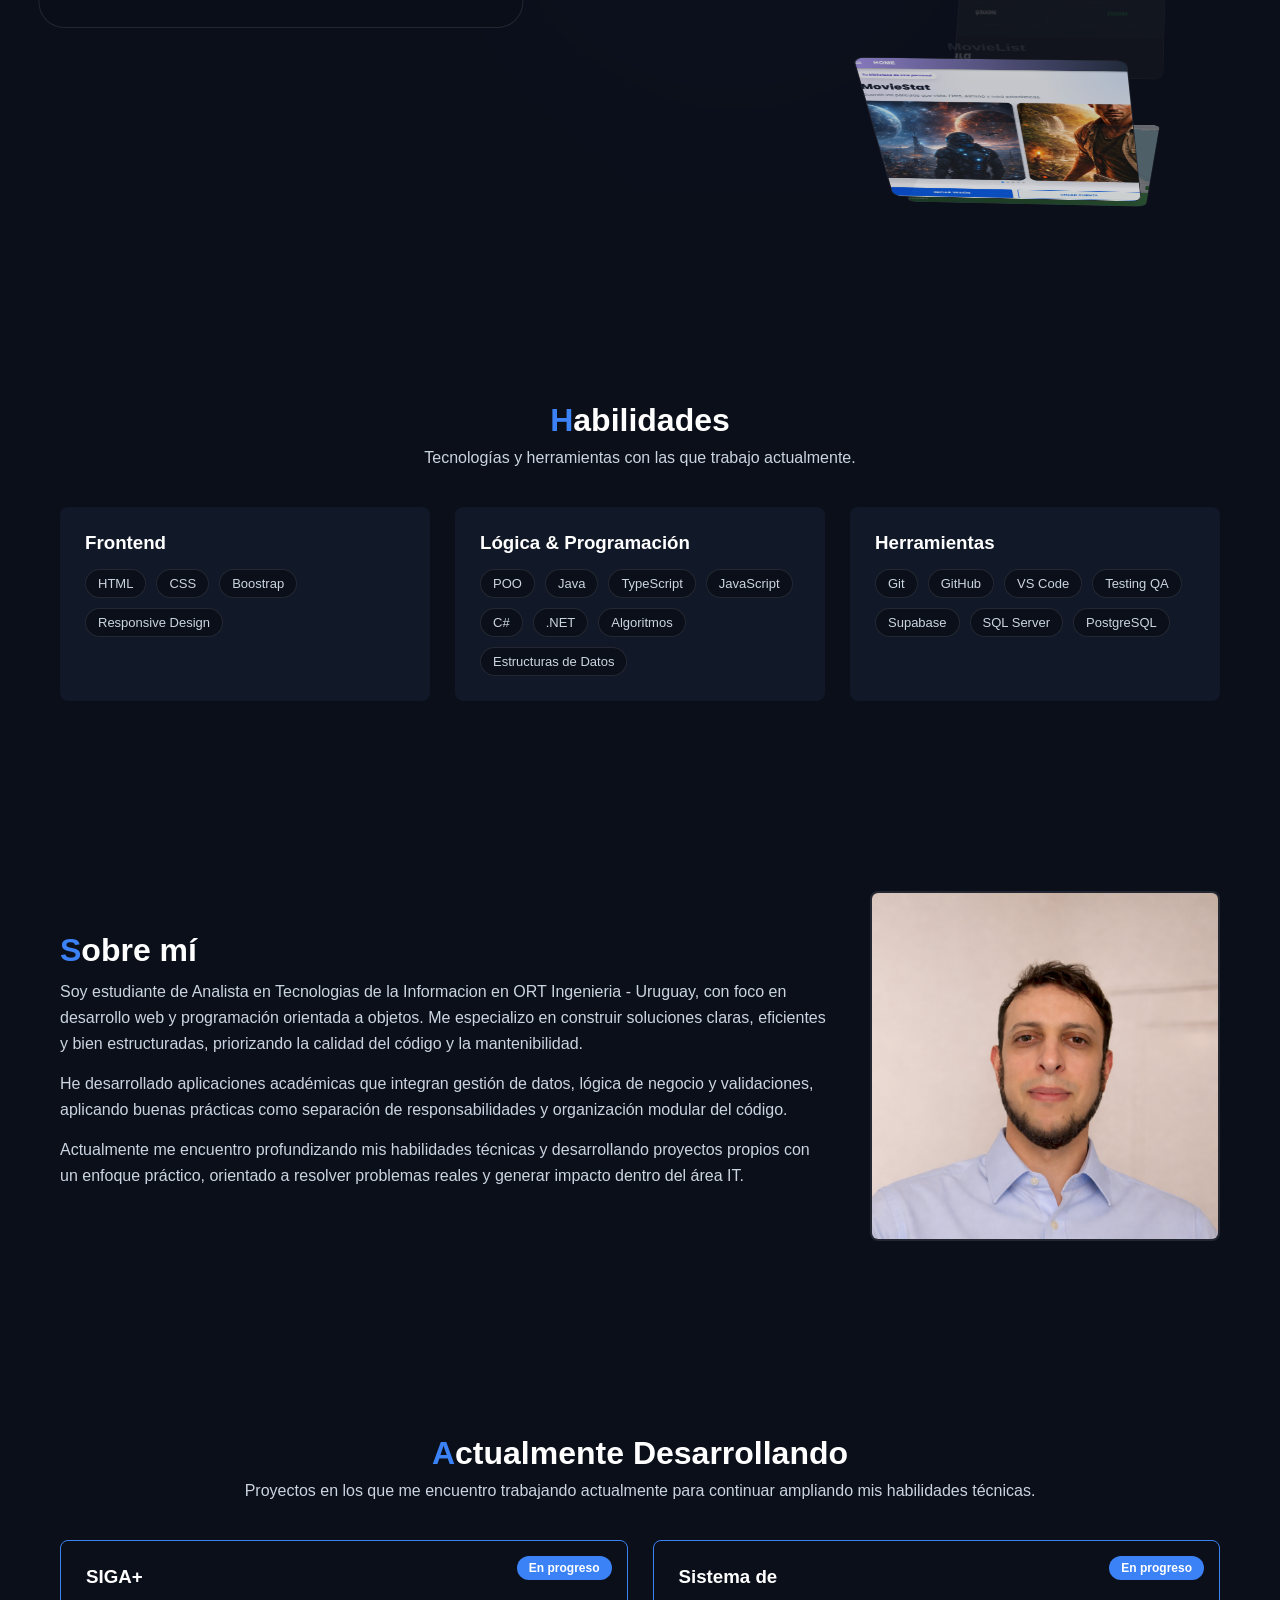
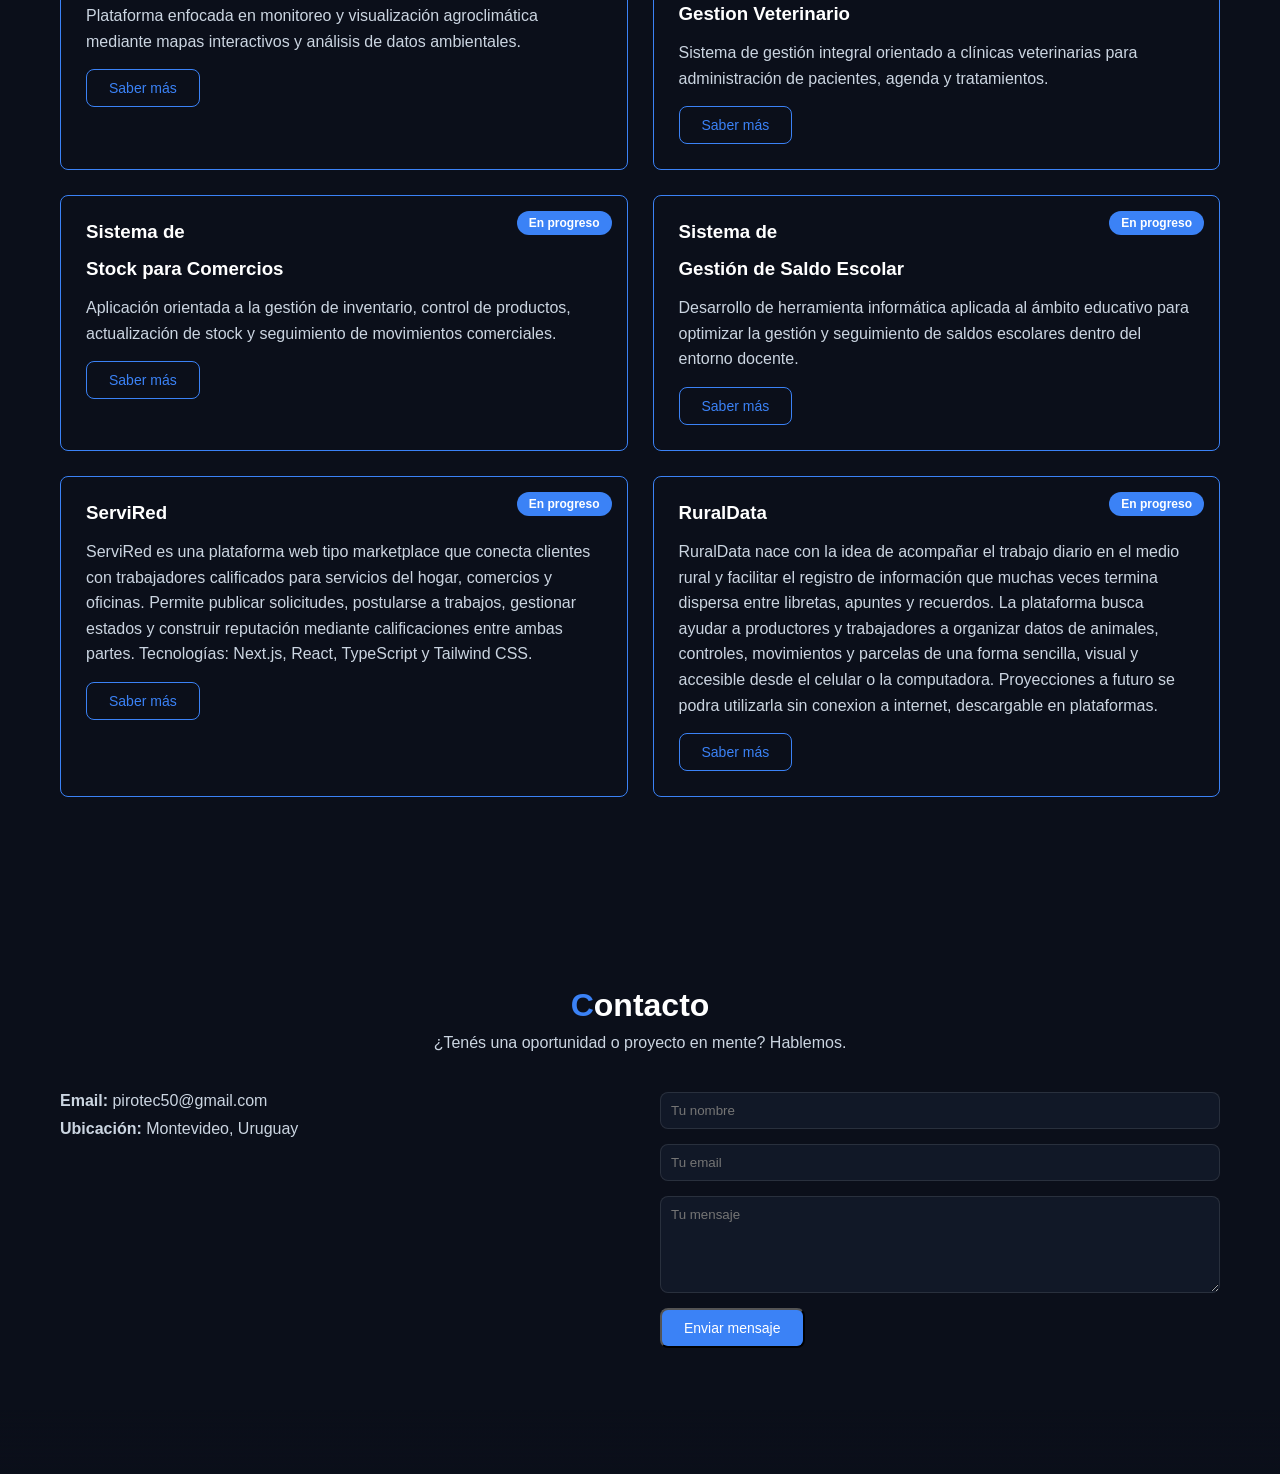
==== commit bab34c59: "Renueva diseño interactivo del portfolio" ====
--- a/index.html
+++ b/index.html
@@ -84,6 +84,7 @@
             <source src="video/hero-fondo.mp4" type="video/mp4">
         </video>
 
+        <canvas class="ghost-fibers-canvas" aria-hidden="true"></canvas>
         <div class="hero-overlay"></div>
 
         <div class="hero-container">
@@ -99,7 +100,7 @@
             </div>
 
             <h1 class="hero-title">
-                Marcos <span>Juarez</span>
+                <span class="tech-text"><span class="tech-text-name"><span>Marcos</span> <span class="hero-title-accent">Juarez</span><span class="tech-text-baseline" aria-hidden="true"></span></span><canvas class="tech-text-canvas" aria-hidden="true" hidden></canvas></span>
             </h1>
 
             <h2 class="hero-subtitle">
@@ -119,6 +120,10 @@
         </div>
     </section>
 
+    <div class="liquid-region">
+        <div class="liquid-background" aria-hidden="true">
+            <canvas class="liquid-canvas"></canvas>
+        </div>
 
 
     <!-- proyectos -->
@@ -130,15 +135,11 @@
                 Algunos trabajos que demuestran mis habilidades en desarrollo web.
             </p>
 
-            <div class="projects-grid">
-
-
-                <!-- -----------------EntrePerros------------------- -->
-                <div class="project-card">
-                    <div class="project-image">
-                        <img src="secundarias/EntrePerros/img/Captura.png" alt="Captura de la demo de EntrePerros">
-                    </div>
-
+            <div class="project-showcase circular-carousel">
+                <p class="circular-carousel-status visually-hidden" aria-live="polite" aria-atomic="true"></p>
+                <div class="project-detail-glow">
+                <article class="project-carousel-details">
+                    <img src="secundarias/EntrePerros/img/Captura.png" alt="Captura de la demo de EntrePerros">
                     <h3>EntrePerros</h3>
                     <p>
                         EntrePerros es una aplicación web orientada a conectar tutores de perros con paseadores,
@@ -147,9 +148,9 @@
 
                         El sistema fue desarrollado aplicando principios de programación orientada a objetos, lógica de
                         negocio estructurada y validaciones de datos, simulando un entorno real de gestión de usuarios y
-                        contratación de servicios. JavaScript, html,css y boostrap
-                    </p>
-
+                        contratación de servicios.
+                    </p>
+                    <p class="project-carousel-tech">Tecnologías: JavaScript, HTML, CSS y Bootstrap.</p>
                     <div class="project-links">
                         <a href="secundarias/EntrePerros/index.html" target="_blank" rel="noopener noreferrer"
                             class="btn btn-primary btn-flip">
@@ -158,22 +159,16 @@
                         <a href="https://github.com/Marck1990/EntrePerros.git" target="_blank"
                             class="btn btn-outline">Código</a>
                     </div>
-                </div>
-
-                <!-- movielist -->
-
-                <div class="project-card">
-                    <div class="project-image">
-                        <img src="img/MovieList.png" alt="Captura de la demo de MovieList">
-                    </div>
-
+                </article>
+                <article class="project-carousel-details">
+                    <img src="img/MovieList.png" alt="Captura de la demo de MovieList">
                     <h3>MovieList</h3>
                     <p>
                         Aplicación mobile para catalogar películas vistas. Integra APIs, un sistema de IA para analizar
                         comentarios y decidir si una película se incorpora o no al catálogo, además de geolocalización
-                        de usuarios y analítica. Html,css, ionic, JavaScript.
-                    </p>
-
+                        de usuarios y analítica.
+                    </p>
+                    <p class="project-carousel-tech">Tecnologías: HTML, CSS, Ionic y JavaScript.</p>
                     <div class="project-links">
                         <a href="secundarias/MovieList/index.html" target="_blank" rel="noopener noreferrer"
                             class="btn btn-primary btn-flip">
@@ -182,15 +177,9 @@
                         <a href="https://github.com/Marck1990/movielist-app" target="_blank"
                             class="btn btn-outline">Código</a>
                     </div>
-                </div>
-
-
-                <!-- -----------------SIGA+------------------- -->
-                <div class="project-card">
-                    <div class="project-image">
-                        <img src="secundarias/Siga+/Muestras/MiniaturaSIGA+.png" alt="Captura de la demo de SIGA+">
-                    </div>
-
+                </article>
+                <article class="project-carousel-details">
+                    <img src="secundarias/Siga+/Muestras/MiniaturaSIGA+.png" alt="Captura de la demo de SIGA+">
                     <h3>SIGA+</h3>
                     <p>
                         SIGA+ es una aplicación web de monitoreo agroclimático desarrollada con HTML, CSS, JavaScript y
@@ -206,7 +195,7 @@
                         beta funcional, y cuenta con el acompañamiento y apoyo de INIA GRAS durante su proceso de
                         desarrollo y mejora.
                     </p>
-
+                    <p class="project-carousel-tech">Tecnologías: HTML, CSS, JavaScript y Leaflet.js.</p>
                     <div class="project-links">
                         <a href="secundarias/Siga+/index.html" target="_blank" rel="noopener noreferrer"
                             class="btn btn-primary btn-flip">
@@ -215,171 +204,115 @@
                         <a href="https://github.com/Marck1990/siga-.git" target="_blank"
                             class="btn btn-outline">Código</a>
                     </div>
-                </div>
-
-
-
-
-                <!-- -----------------STOCKFAST------------------- -->
-                <div class="project-card">
-                    <div class="project-image">
-                        <img src="img/stock.png" alt="Captura de la demo de StockFast">
-                    </div>
-
+                </article>
+                <article class="project-carousel-details">
+                    <img src="img/stock.png" alt="Captura de la demo de StockFast">
                     <h3>StockFast</h3>
                     <p>
                         StockFast es una aplicación web de gestión de stock desarrollada como solución SaaS orientada a
                         comercios, locales y pequeños negocios que necesitan controlar productos, movimientos, alertas y
                         métricas de inventario de forma simple y rápida.
                     </p>
-                    <P>
+                    <p>
                         El proyecto fue desplegado en Somee mediante publicación FTP desde Visual Studio, utilizando
                         hosting gratuito para demostración comercial. También se configuró certificado SSL con Let’s
                         Encrypt para permitir navegación segura por HTTPS y habilitar correctamente funcionalidades del
                         navegador como el uso del micrófono.
-                    </P>
-
-                    <P>
+                    </p>
+
+                    <p class="project-carousel-tech">
                         Tecnologías utilizadas:
                         ASP.NET Core MVC, C#, Razor, HTML5, CSS3, JavaScript, Bootstrap, sesiones de usuario,
                         publicación FTP, Somee Hosting, certificado SSL Let’s Encrypt y Visual Studio.
-                    </P>
-
-
-                    </p>
-
+                    </p>
                     <div class="project-links">
                         <a href="https://stockfastdemo.somee.com/" target="_blank" rel="noopener noreferrer"
                             class="btn btn-primary btn-flip">
                             <span>Pruébalo</span>
                         </a>
-
-                    </div>
-                </div>
-
-
-
-
-
-
-
-
-
-                <!-- -----------------SINTEL FLORIDA - LANDING PAGE COMERCIAL ------------------- -->
-                <div class="project-card">
-                    <div class="project-image">
-                        <img src="img/sintel.png" alt="Captura del sitio de Sintel Florida">
-                    </div>
-
+                    </div>
+                </article>
+                <article class="project-carousel-details">
+                    <img src="img/sintel.png" alt="Captura del sitio de Sintel Florida">
                     <h3>Sintel Florida – Landing page comercial</h3>
                     <p>
-                        SDesarrollé una landing page moderna para Sintel Florida, pensada como propuesta comercial para
+                        Desarrollé una landing page moderna para Sintel Florida, pensada como propuesta comercial para
                         mejorar su presencia digital. El sitio presenta sus servicios principales: estación, restaurant,
                         minimercado, lavadero, gomería, gas, promociones, ubicación y contacto.
                     </p>
-                    <P>
+                    <p>
                         La página incluye un sistema demo de reserva de
                         lavadero con registro e inicio de sesión mediante JavaScript y localStorage.
-                    </P>
-                    <P>
+                    </p>
+                    <p class="project-carousel-tech">
                         Tecnologías: HTML, CSS, Bootstrap y JavaScript.
-                    </P>
-
-
-
-
-
-
+                    </p>
                     <div class="project-links">
                         <a href="https://sintelflorida.vercel.app/" target="_blank" rel="noopener noreferrer"
                             class="btn btn-primary btn-flip">
                             <span>Pruébalo</span>
                         </a>
-
-                    </div>
-                </div>
-
-
-
-
-
-
-                <!-- -----------------UTU - BILLETERA VIRTUAL ------------------- -->
-                <div class="project-card">
-                    <div class="project-image">
-                        <img src="img/BIlleteraV.png" alt="Captura de Billetera Virtual Escolar">
-                    </div>
-
+                    </div>
+                </article>
+                <article class="project-carousel-details">
+                    <img src="img/BIlleteraV.png" alt="Captura de Billetera Virtual Escolar">
                     <h3>Billetera Virtual Escolar</h3>
                     <p>
                         Sistema web diseñado para gestionar compras escolares de forma rápida, segura y organizada
                         mediante saldo virtual.
                     </p>
-                    <P>
+                    <p>
                         Incluye gestión de usuarios y saldos, registro de compras, historial de movimientos y generación
                         de vales digitales con código QR.
-                    </P>
-                    <P>
+                    </p>
+                    <p class="project-carousel-tech">
                         Tecnologías: HTML, CSS, Bootstrap, JavaScript, Supabase y PostgreSQL.
-                    </P>
-
-
-
-
-
-
+                    </p>
                     <div class="project-links">
                         <a href="https://billetera-virtual-nueva.vercel.app/" target="_blank" rel="noopener noreferrer"
                             class="btn btn-primary btn-flip">
                             <span>Pruébalo</span>
                         </a>
-
-                    </div>
-                </div>
-
-
-
-
-                <!-- -----------------REGISTRO LABORAL ------------------- -->
-                <div class="project-card">
-                    <div class="project-image">
-                        <img src="img/RegtistroLaboral.png" alt="Captura de app Registro Laboral">
-                    </div>
-
+                    </div>
+                </article>
+                <article class="project-carousel-details">
+                    <img src="img/RegtistroLaboral.png" alt="Captura de app Registro Laboral">
                     <h3>Registro Laboral</h3>
                     <p>
                         Registro Laboral es una aplicación web creada para ayudar a trabajadores a registrar sus
                         jornadas, controlar horas trabajadas y licencias, y generar informes mensuales ordenados.
                     </p>
-                    <P>
+                    <p>
                         Fue desarrollada con HTML, CSS y JavaScript, utilizando Supabase para la autenticación y
                         almacenamiento de datos, además de herramientas para generar archivos PDF y códigos QR.
-                    </P>
-                    <P>
+                    </p>
+                    <p class="project-carousel-tech">
                         Tecnologías: HTML, CSS, Bootstrap, JavaScript, Supabase y PostgreSQL.
-                    </P>
-
-
-
-
-
-
+                    </p>
                     <div class="project-links">
                         <a href="https://registro-laboral-nine.vercel.app/" target="_blank" rel="noopener noreferrer"
                             class="btn btn-primary btn-flip">
                             <span>Pruébalo</span>
                         </a>
-
-                    </div>
-                </div>
-
-
-
-
-
-
-
-            </div>
+                    </div>
+                </article>
+                </div>
+                <div class="folder-float" hidden>
+                    <button class="folder-float-trigger" type="button" aria-label="Acciones del proyecto"
+                        aria-expanded="false" aria-controls="project-folder-links">
+                        <span class="folder-float-back" aria-hidden="true"></span>
+                        <span class="folder-float-paper" aria-hidden="true"></span>
+                        <span class="folder-float-front">
+                            <span class="folder-float-label">Acciones</span>
+                        </span>
+                    </button>
+                    <div id="project-folder-links" class="folder-float-links" inert></div>
+                </div>
+                <div class="circular-carousel-stage" hidden>
+                    <div class="circular-carousel-ring"></div>
+                </div>
+            </div>
+        </div>
     </section>
 
 
@@ -714,6 +647,7 @@
 
 
 
+    </div>
     </main>
 
     <dialog class="modal-overlay" id="projectModal" aria-labelledby="modalTitle" aria-describedby="modalDescription">
@@ -733,6 +667,12 @@
 
     <!-- script a su js -->
     <script src="function.js"></script>
+    <script src="tech-text.js"></script>
+    <script src="ghost-fibers.js"></script>
+    <script src="liquid-ether.js"></script>
+    <script src="folder-float.js"></script>
+    <script src="circular-carousel.js"></script>
+    <script src="border-glow.js"></script>
 </body>
 
 </html>
--- a/style.css
+++ b/style.css
@@ -420,7 +420,7 @@
   color: var(--color-text);
 }
 
-.hero-title span {
+.hero-title .hero-title-accent {
   color: var(--color-primary);
 }
 
@@ -494,6 +494,7 @@
   padding: 80px 20px;
   background: var(--color-bg-secondary);
   text-align: center;
+  overflow: clip;
 }
 
 /*
@@ -509,79 +510,477 @@
   margin-bottom: 40px;
 }
 
-/* 
-   GRID
- */
-.projects-grid {
+/* Carrusel de proyectos finalizados */
+.circular-carousel {
+  --carousel-card: clamp(240px, 22vw, 320px);
+  --carousel-tilt: -7deg;
+}
+
+.project-showcase.is-ready {
+  position: relative;
+  left: 50%;
+  width: min(94vw, 1600px);
+  transform: translateX(-50%);
   display: grid;
-  grid-template-columns: repeat(3, 1fr);
-  gap: 25px;
-}
-
-/* 
-    CARD
- */
-.project-card {
+  grid-template-columns: minmax(0, 1.15fr) minmax(180px, 238px) minmax(0, 1fr);
+  grid-template-areas: "details actions carousel";
+  align-items: center;
+  gap: clamp(14px, 2.3vw, 36px);
+}
+
+.circular-carousel-stage {
+  grid-area: carousel;
+  justify-self: center;
+  position: relative;
+  width: min(100%, 580px);
+  height: clamp(560px, 82vh, 720px);
+  height: clamp(560px, 82svh, 720px);
+  perspective: var(--carousel-perspective, 2500px);
+  overflow: clip;
+  touch-action: pan-y;
+  user-select: none;
+  cursor: grab;
+}
+
+.circular-carousel-ring {
+  position: absolute;
+  inset: 0;
+  transform-style: preserve-3d;
+  transform: translateZ(calc(-1 * var(--carousel-radius))) rotateY(var(--carousel-tilt))
+    rotateX(var(--carousel-turn, 0deg));
+}
+
+.circular-carousel-slide {
+  position: absolute;
+  top: 50%;
+  left: 50%;
+  width: var(--carousel-card);
+  aspect-ratio: 1;
+  backface-visibility: visible;
+  opacity: calc(1 - var(--slide-depth, 0) * 0.58);
+  transform: translate(-50%, -50%) rotateX(var(--slide-angle)) translateZ(var(--carousel-radius));
+}
+
+.circular-carousel-card {
+  position: absolute;
+  inset: 0;
+  display: block;
+  width: 100%;
+  height: 100%;
+  border: 0;
+  background: transparent;
+  cursor: grab;
+}
+
+.circular-carousel-stage.is-dragging,
+.circular-carousel-stage.is-dragging .circular-carousel-card {
+  cursor: grabbing;
+}
+
+.circular-carousel-caption {
+  position: absolute;
+  inset-inline: 0;
+  bottom: calc(100% + 10px);
+  color: var(--color-text);
+  font: 600 clamp(14px, 1.35vw, 20px) / 1.22 var(--font-main);
+  text-align: center;
+  text-shadow: 0 2px 6px var(--color-bg);
+  opacity: var(--caption-opacity, 0);
+  pointer-events: none;
+}
+
+.circular-carousel-image {
+  display: block;
+  position: relative;
+  width: 100%;
+  height: 100%;
+  overflow: hidden;
+  border: 1px solid var(--color-border);
+  border-radius: 12px;
   background: var(--color-bg);
-  padding: 20px;
-  border-radius: var(--radius-sm);
-  text-align: left;
-  transition: var(--transition);
-}
-
-
-.project-card:hover {
-  transform: translateY(-5px);
-}
-
-/* IMAGEN
-*/
-
-.project-image {
-  width: 100%;
-  height: 160px;
-  overflow: hidden;
-  border-radius: var(--radius-sm);
-  margin-bottom: 15px;
-  background: #1f2937;
-  border: 1px solid var(--color-border);
-}
-
-.project-image img {
+}
+
+.circular-carousel-image img {
+  display: block;
   width: 100%;
   height: 100%;
   object-fit: cover;
+  filter: contrast(calc(1 - var(--slide-depth, 0) * 0.28))
+    brightness(calc(1 - var(--slide-depth, 0) * 0.5));
+  pointer-events: none;
+}
+
+.circular-carousel-slide.is-active .circular-carousel-image {
+  border-color: var(--color-primary);
+}
+
+.circular-carousel-stage.is-rising .circular-carousel-card {
+  animation: carousel-rise 1.2s cubic-bezier(0.2, 0.75, 0.3, 1) both;
+  animation-delay: var(--slide-delay);
+}
+
+@keyframes carousel-rise {
+  from { opacity: 0; transform: translateY(55px); }
+}
+
+.circular-carousel:focus-visible,
+.circular-carousel button:focus-visible {
+  outline: 2px solid var(--color-primary);
+  outline-offset: 3px;
+}
+
+.project-carousel-details {
+  max-width: 820px;
+  margin: 0 auto 16px;
+  padding: clamp(16px, 3vw, 24px);
+  text-align: left;
+  background: color-mix(in srgb, var(--color-bg) 88%, transparent);
+  border: 1px solid var(--color-border);
+  border-radius: 12px;
+}
+
+.project-carousel-details > img {
   display: block;
-}
-
-/* 
-   TEXTO
- */
-.project-card h3 {
+  width: min(100%, 280px);
+  margin-bottom: 14px;
+  border-radius: 12px;
+}
+
+.project-carousel-details h3,
+.project-carousel-details p {
   margin-bottom: 10px;
 }
 
-.project-card p {
-  font-size: 14px;
+.project-carousel-details p {
   color: var(--color-text-secondary);
-  margin-bottom: 15px;
-}
-
-/* 
-link*/
+  line-height: 1.55;
+}
+
 .project-links {
   display: flex;
+  flex-wrap: wrap;
   gap: 10px;
-}
-
-/* 
-    RESPONSIVE */
-@media (max-width: 900px) {
-  .projects-grid {
-    grid-template-columns: 1fr;
-  }
-}
-
+  margin-top: 14px;
+}
+
+.circular-carousel.is-ready .project-detail-glow {
+  --glow-radius: 40px;
+  grid-area: details;
+  justify-self: end;
+  position: relative;
+  isolation: isolate;
+  width: 100%;
+  max-width: 520px;
+  min-height: 210px;
+  margin: 0;
+  border: 1px solid var(--color-border);
+  border-radius: 26px;
+  background: color-mix(in srgb, var(--color-bg) 96%, transparent);
+}
+
+.project-detail-glow::before,
+.project-detail-glow::after {
+  content: "";
+  position: absolute;
+  opacity: var(--edge-proximity, 0);
+  pointer-events: none;
+  transition: opacity 140ms ease-out;
+}
+
+.project-detail-glow::before {
+  inset: -1px;
+  z-index: -1;
+  padding: 1px;
+  border-radius: inherit;
+}
+
+@supports (mask-composite: exclude) {
+  .project-detail-glow::before {
+    background: conic-gradient(from calc(var(--cursor-angle, 0deg) - 45deg),
+        transparent, var(--color-primary) 8%, var(--color-text-secondary) 12.5%,
+        var(--color-primary) 17%, transparent 25%);
+    mask: linear-gradient(white 0 0) content-box, linear-gradient(white 0 0);
+    mask-composite: exclude;
+  }
+}
+
+.project-detail-glow::after {
+  inset: calc(-1 * var(--glow-radius, 40px));
+  z-index: -2;
+  background: radial-gradient(var(--glow-radius, 40px) circle
+      at calc(var(--edge-x, 0px) + var(--glow-radius, 40px))
+      calc(var(--edge-y, 0px) + var(--glow-radius, 40px)),
+      color-mix(in srgb, var(--color-primary) 23%, transparent),
+      color-mix(in srgb, var(--color-primary-dark) 12%, transparent) 58%, transparent 100%);
+}
+
+.circular-carousel.is-ready .project-carousel-details {
+  position: relative;
+  max-width: none;
+  margin: 0;
+  padding: clamp(18px, 3.2vw, 30px);
+  border: 0;
+  background: transparent;
+}
+
+.circular-carousel.is-ready .project-carousel-details.is-outgoing {
+  position: absolute;
+  inset: 0 0 auto;
+  z-index: 1;
+  max-height: 100%;
+  overflow: clip;
+  pointer-events: none;
+}
+
+.project-carousel-details h3 {
+  color: var(--color-text);
+  font-size: clamp(22px, 3.2vw, 30px);
+  line-height: 1.2;
+}
+
+.project-carousel-details p {
+  max-width: 72ch;
+}
+
+#proyectos .project-links[hidden] {
+  display: none;
+}
+
+.folder-float {
+  --folder-width: clamp(150px, 20vw, 180px);
+  --folder-spring: cubic-bezier(0.34, 1.5, 0.64, 1);
+  --folder-duration: 520ms;
+  grid-area: actions;
+  justify-self: center;
+  position: relative;
+  width: min(238px, 100%);
+  margin: 0;
+  padding-top: 46px;
+  text-align: center;
+}
+
+.folder-float-trigger {
+  position: relative;
+  display: block;
+  width: min(var(--folder-width), 100%);
+  aspect-ratio: 180 / 124;
+  margin-inline: auto;
+  border: 0;
+  border-radius: 14px;
+  background: transparent;
+  perspective: 520px;
+  cursor: pointer;
+}
+
+.folder-float-back,
+.folder-float-paper,
+.folder-float-front {
+  position: absolute;
+  pointer-events: none;
+}
+
+.folder-float-back {
+  inset: 14% 0 2%;
+  border: 1px solid var(--color-border);
+  border-radius: 0 14px 14px 14px;
+  background: var(--color-bg-secondary);
+}
+
+.folder-float-back::before {
+  content: "";
+  position: absolute;
+  left: -1px;
+  top: -12px;
+  width: 42%;
+  height: 14px;
+  border: 1px solid var(--color-border);
+  border-bottom: 0;
+  border-radius: 9px 12px 0 0;
+  background: var(--color-bg-secondary);
+}
+
+.folder-float-paper {
+  inset: 20% 12% 9%;
+  border-radius: 8px;
+  background: var(--color-text-secondary);
+  opacity: 0.6;
+  transition: transform var(--folder-duration) var(--folder-spring), opacity 220ms ease;
+}
+
+.folder-float-front {
+  inset: 28% 0 0;
+  display: grid;
+  align-content: center;
+  border: 1px solid color-mix(in srgb, var(--color-primary) 45%, transparent);
+  border-radius: 12px 12px 14px 14px;
+  background: var(--color-primary-dark);
+  color: var(--color-text);
+  transform: rotateX(-16deg);
+  transform-origin: bottom;
+  transition: transform var(--folder-duration) var(--folder-spring);
+}
+
+.folder-float-label {
+  font: 600 15px var(--font-main);
+}
+
+.folder-float.is-open .folder-float-front {
+  transform: rotateX(-34deg);
+}
+
+.folder-float.is-open .folder-float-paper {
+  transform: translateY(-16px) rotate(-3deg);
+  opacity: 1;
+}
+
+.folder-float-links {
+  position: absolute;
+  inset: 0 0 auto;
+  z-index: 1;
+}
+
+.folder-float-links a {
+  --option-x: 0px;
+  --option-y: 3px;
+  --option-angle: 0deg;
+  --option-delay: 0ms;
+  position: absolute;
+  top: 0;
+  left: 50%;
+  display: grid;
+  place-items: center;
+  width: max-content;
+  min-height: 36px;
+  padding: 0 13px;
+  border: 1px solid transparent;
+  border-radius: 19px;
+  background: var(--color-text-secondary);
+  color: var(--color-bg);
+  font-size: 13px;
+  font-weight: 600;
+  opacity: 0;
+  visibility: hidden;
+  pointer-events: none;
+  transform: translate(-50%, 64px) scale(0.68);
+  transition: transform var(--folder-duration) var(--folder-spring),
+    opacity 200ms ease, visibility 200ms;
+}
+
+.folder-float-links a.btn-primary {
+  background: var(--color-primary);
+}
+
+.folder-float-links a:hover {
+  box-shadow: none;
+  border-color: var(--color-text);
+}
+
+.folder-float-links a:focus-visible {
+  outline: 2px solid var(--color-primary);
+  outline-offset: 3px;
+}
+
+.folder-float-links .btn-flip.is-flipping span {
+  transform: none;
+}
+
+.folder-float.has-pair a:first-child {
+  --option-x: clamp(-54px, -14vw, -43px);
+  --option-y: 7px;
+  --option-angle: -5deg;
+}
+
+.folder-float.has-pair a:nth-child(2) {
+  --option-x: clamp(43px, 14vw, 54px);
+  --option-y: 0px;
+  --option-angle: 5deg;
+  --option-delay: 45ms;
+}
+
+.folder-float.is-open .folder-float-links a {
+  opacity: 1;
+  visibility: visible;
+  pointer-events: auto;
+  transform: translate(calc(-50% + var(--option-x)), var(--option-y)) rotate(var(--option-angle));
+  transition-delay: var(--option-delay), var(--option-delay), 0ms;
+  animation: folder-float-drift 3.6s var(--option-delay) ease-in-out infinite;
+}
+
+.folder-float.is-open .folder-float-links a:nth-child(2) {
+  animation-delay: 0.6s;
+}
+
+@keyframes folder-float-drift {
+  50% { translate: 0 -2px; }
+}
+
+@media (max-width: 560px) {
+  .folder-float {
+    --folder-width: clamp(140px, 40vw, 160px);
+    width: min(238px, calc(100% - 36px));
+  }
+}
+
+@media (prefers-reduced-motion: reduce) {
+  .folder-float-front,
+  .folder-float-paper,
+  .folder-float-links a {
+    transition: opacity 100ms ease;
+  }
+
+  .folder-float.is-open .folder-float-links a {
+    animation: none;
+    transition-delay: 0ms;
+  }
+}
+
+@media (max-width: 1079px) {
+  .project-showcase.is-ready {
+    grid-template-columns: minmax(0, 520px) minmax(180px, 238px);
+    grid-template-areas:
+      "details actions"
+      "carousel carousel";
+    justify-content: center;
+  }
+
+  .circular-carousel {
+    --carousel-card: clamp(190px, 22vw, 230px);
+  }
+
+  .circular-carousel-stage {
+    height: clamp(510px, 73svh, 640px);
+  }
+}
+
+@media (max-width: 768px) {
+  .project-showcase.is-ready {
+    grid-template-columns: minmax(0, 1fr);
+    grid-template-areas: "details" "actions" "carousel";
+  }
+
+  .circular-carousel.is-ready .project-detail-glow {
+    justify-self: center;
+  }
+
+  .circular-carousel {
+    --carousel-card: clamp(150px, 44vw, 180px);
+  }
+
+  .circular-carousel-stage {
+    height: clamp(430px, 75svh, 535px);
+  }
+}
+
+@media (prefers-reduced-motion: reduce) {
+  .circular-carousel-stage.is-rising .circular-carousel-card {
+    animation: none;
+  }
+
+  .project-detail-glow::before,
+  .project-detail-glow::after {
+    transition: none;
+  }
+}
 
 /* ==========HABILIDADES SECCION============ */
 /* 
@@ -994,7 +1393,7 @@
 
   /* ===== HERO ===== */
   .hero-title {
-    font-size: 32px;
+    font-size: clamp(24px, 12vw, 32px);
   }
 
   .hero-subtitle {
@@ -1015,15 +1414,6 @@
     width: 100%;
     text-align: center;
     padding: 12px;
-  }
-
-  /* ===== PROYECTOS ===== */
-  .project-card {
-    padding: 15px;
-  }
-
-  .project-image {
-    height: 140px;
   }
 
   /* ===== HABILIDADES ===== */
@@ -1150,7 +1540,26 @@
 }
 
 
-/* capa oscura sobre el video */
+.ghost-fibers-canvas {
+    position: absolute;
+    inset: 0;
+    display: block;
+    width: 100%;
+    height: 100%;
+    z-index: 1;
+    visibility: hidden;
+    pointer-events: none;
+}
+
+.ghost-fibers-ready .ghost-fibers-canvas {
+    visibility: visible;
+}
+
+.ghost-fibers-ready .hero-video {
+    display: none;
+}
+
+/* capa oscura sobre el fondo */
 
 .hero-overlay {
     position: absolute;
@@ -1214,3 +1623,126 @@
     transform: none;
   }
 }
+
+/* TechText del título principal */
+.tech-text {
+  position: relative;
+  display: inline-block;
+  white-space: nowrap;
+}
+
+.tech-text-name {
+  font-size: calc(1em + 5px);
+  line-height: 0;
+}
+
+.tech-text-baseline {
+  display: inline-block;
+  width: 0;
+  height: 0;
+  vertical-align: baseline;
+}
+
+.tech-text-canvas {
+  position: absolute;
+  top: -18px;
+  left: -14px;
+  width: calc(100% + 28px);
+  height: calc(100% + 36px);
+  pointer-events: none;
+  visibility: hidden;
+}
+
+.tech-text-canvas:not([hidden]) {
+  display: block;
+}
+
+.tech-text.is-interactive {
+  touch-action: pan-y;
+  user-select: none;
+}
+
+.tech-text.can-grab {
+  cursor: grab;
+}
+
+.tech-text.is-dragging {
+  cursor: grabbing;
+}
+
+.tech-text.is-rendering .tech-text-name {
+  opacity: 0;
+}
+
+.tech-text.is-rendering .tech-text-canvas {
+  visibility: visible;
+}
+
+@media (prefers-reduced-motion: reduce) {
+  .tech-text.is-rendering .tech-text-name {
+    opacity: 1;
+  }
+
+  .tech-text-canvas:not([hidden]) {
+    display: none;
+  }
+
+  .tech-text.is-interactive {
+    touch-action: auto;
+    user-select: auto;
+  }
+}
+
+/* Fondo compartido de las secciones posteriores al hero */
+.liquid-region {
+  position: relative;
+  isolation: isolate;
+  background: var(--color-bg);
+}
+
+.liquid-background {
+  position: absolute;
+  inset: 0;
+  pointer-events: none;
+  visibility: hidden;
+}
+
+.liquid-canvas {
+  position: sticky;
+  top: 0;
+  display: block;
+  width: 100%;
+  height: 100vh;
+  height: 100dvh;
+  pointer-events: none;
+}
+
+.liquid-region.is-liquid-ready .liquid-background {
+  visibility: visible;
+}
+
+.liquid-region.is-liquid-ready::before,
+.liquid-region.is-liquid-ready::after {
+  content: "";
+  position: absolute;
+  inset-inline: 0;
+  height: 64px;
+  z-index: 1;
+  pointer-events: none;
+}
+
+.liquid-region.is-liquid-ready::before {
+  top: 0;
+  background: linear-gradient(#020617, transparent);
+}
+
+.liquid-region.is-liquid-ready::after {
+  bottom: 0;
+  background: linear-gradient(transparent, var(--color-bg));
+}
+
+.liquid-region.is-liquid-ready > section {
+  position: relative;
+  z-index: 2;
+  background: transparent;
+}
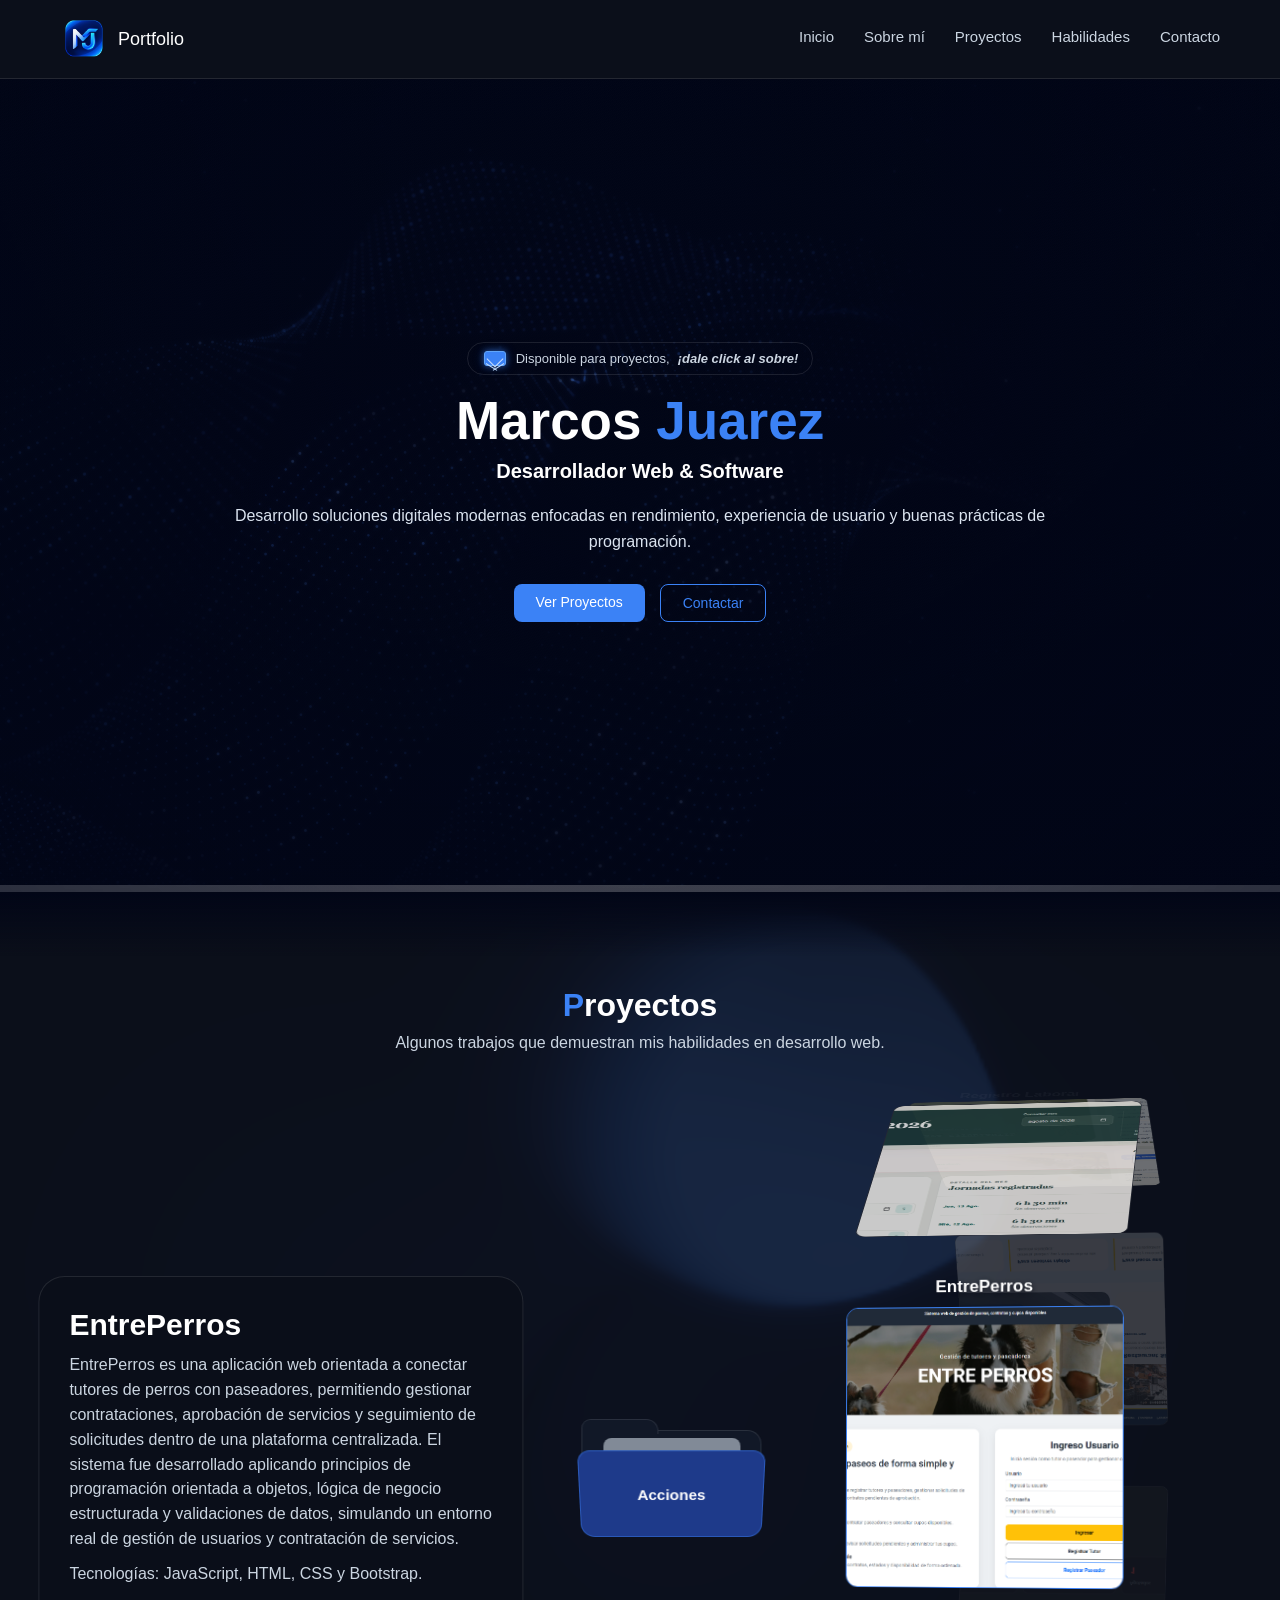
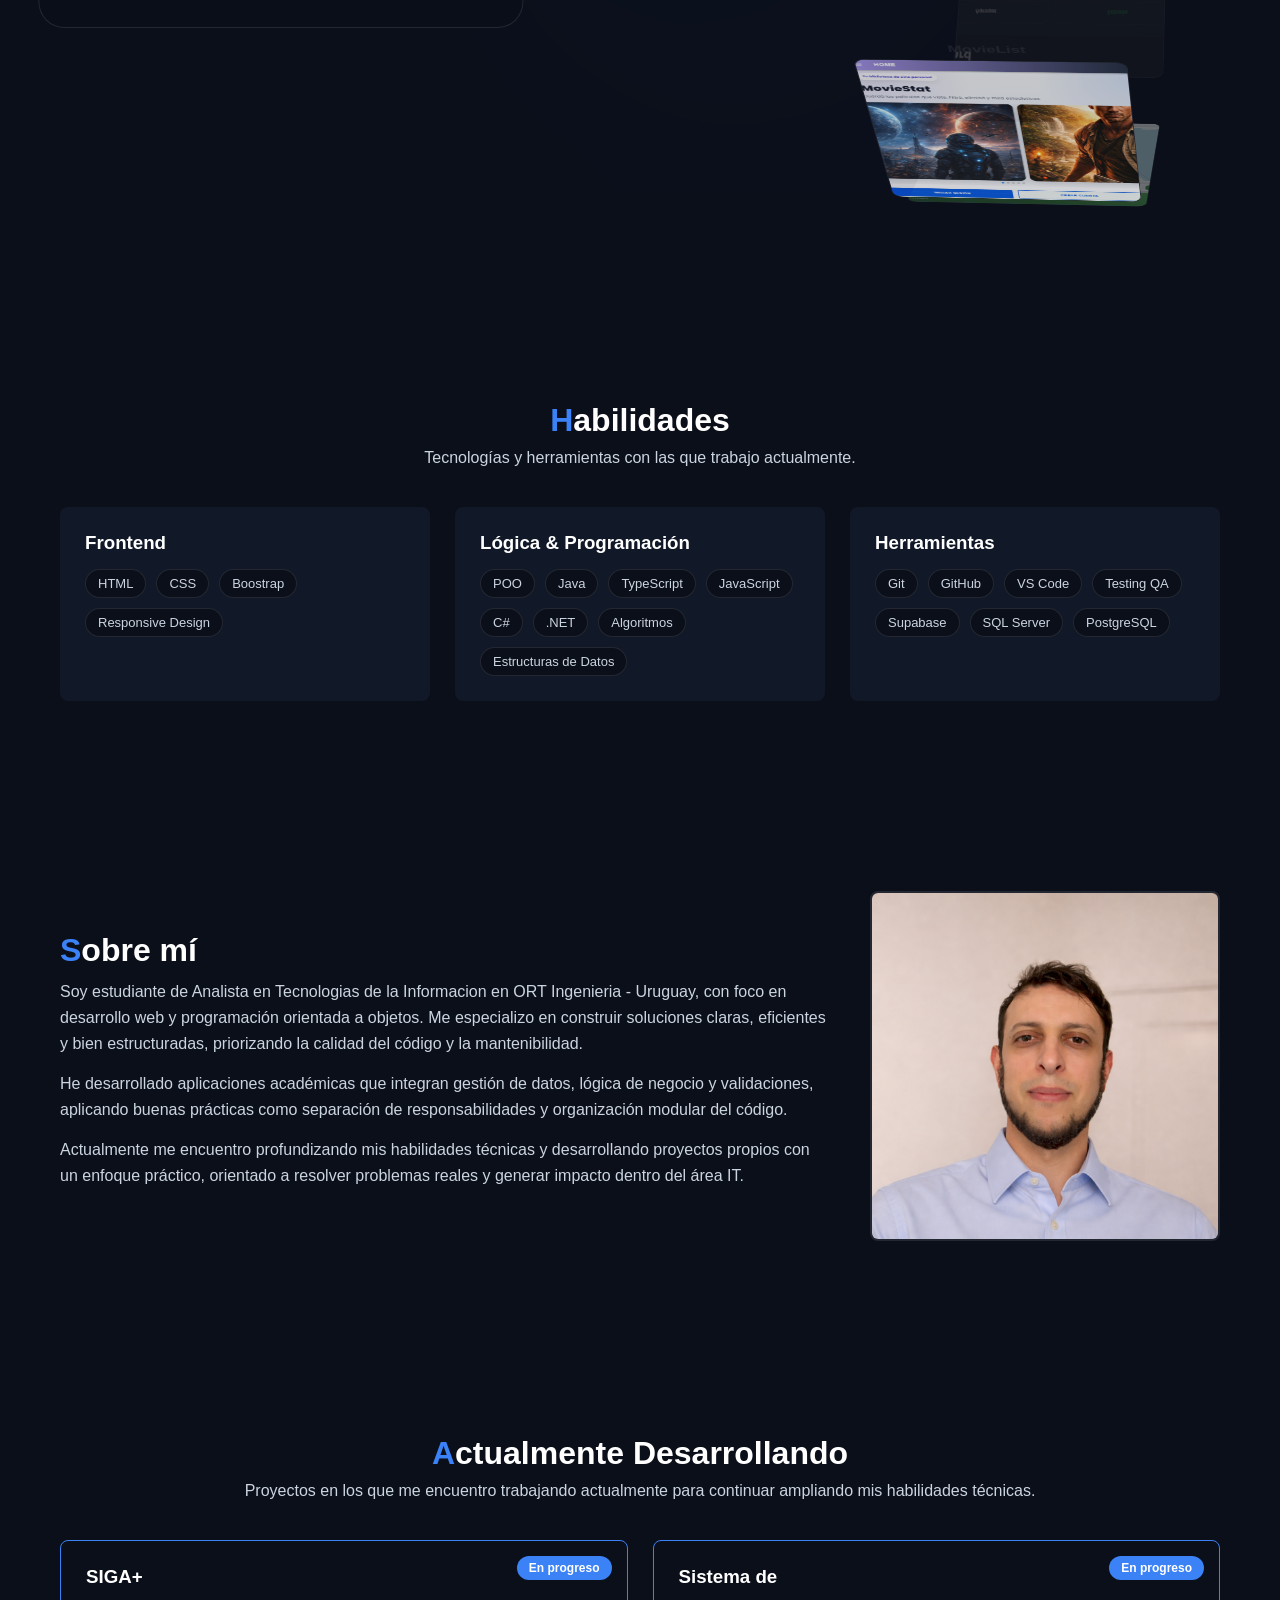
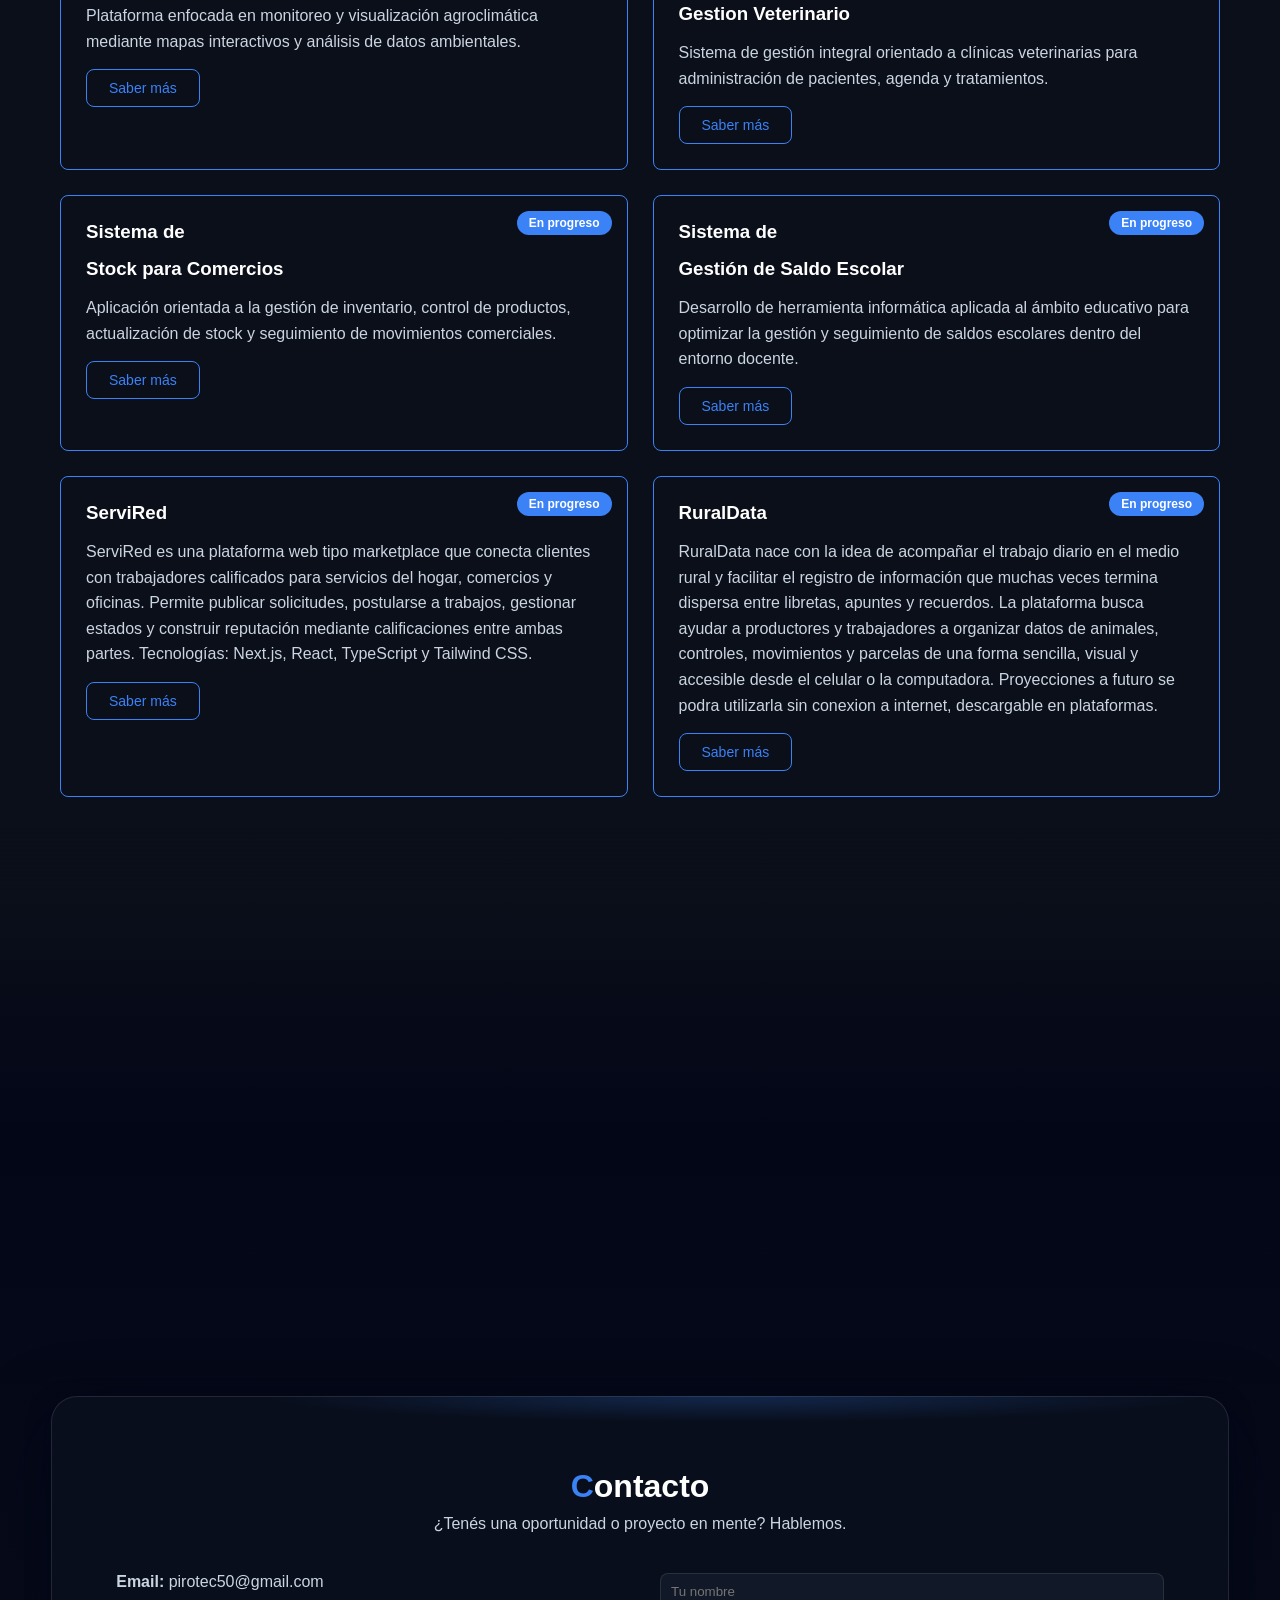
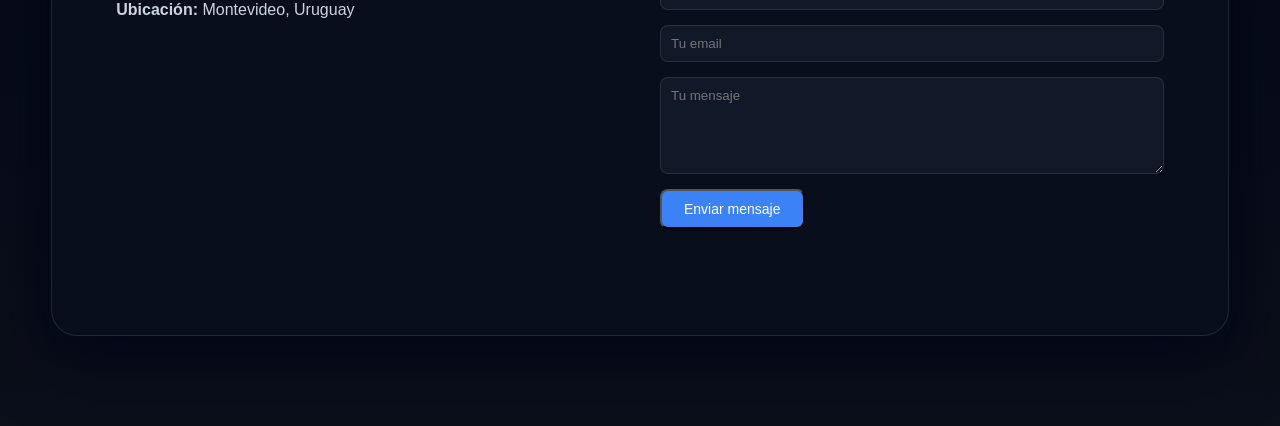
==== commit 8f1b70a0: "Agrega LaserFlow a la seccion Contacto" ====
--- a/index.html
+++ b/index.html
@@ -594,8 +594,11 @@
 
 
 
+    </div>
     <!-- contacto seccion -->
-    <section class="contact fade-in" id="contacto">
+    <section class="contact contact-laser-region" id="contacto">
+        <canvas class="laser-flow-canvas" aria-hidden="true"></canvas>
+        <div class="contact-footer-surface">
         <div class="container contact-container">
 
             <h2 class="section-title">Contacto</h2>
@@ -638,16 +641,8 @@
 
         </div>
 
+        </div>
     </section>
-
-
-
-
-
-
-
-
-    </div>
     </main>
 
     <dialog class="modal-overlay" id="projectModal" aria-labelledby="modalTitle" aria-describedby="modalDescription">
@@ -673,6 +668,7 @@
     <script src="folder-float.js"></script>
     <script src="circular-carousel.js"></script>
     <script src="border-glow.js"></script>
+    <script src="laser-flow.js"></script>
 </body>
 
 </html>
--- a/style.css
+++ b/style.css
@@ -1746,3 +1746,94 @@
   z-index: 2;
   background: transparent;
 }
+
+/* LaserFlow ilumina el perímetro de la superficie completa de Contacto. */
+.contact-laser-region {
+  --laser-impact: 58%;
+  --laser-core: #eaf4ff;
+  --laser-light: #60a5fa;
+  --laser-clearance: clamp(452px, 56vh, 560px);
+  --laser-clearance: clamp(452px, 56svh, 560px);
+  --laser-fall: 260px;
+  position: relative;
+  isolation: isolate;
+  overflow: clip;
+  padding: var(--laser-clearance) 0 clamp(40px, 7vw, 96px);
+  background: linear-gradient(180deg, var(--color-bg), #020617 240px, var(--color-bg));
+}
+
+.laser-flow-canvas {
+  position: absolute;
+  z-index: 0;
+  inset: 0 0 auto;
+  display: block;
+  width: 100%;
+  height: calc(var(--laser-clearance) + var(--laser-fall));
+  visibility: hidden;
+  pointer-events: none;
+}
+
+.contact-laser-region.is-laser-ready .laser-flow-canvas {
+  visibility: visible;
+}
+
+.contact-footer-surface {
+  position: relative;
+  z-index: 1;
+  width: min(92vw, 1600px);
+  min-height: 540px;
+  margin-inline: auto;
+  padding: clamp(42px, 5.5vw, 84px) clamp(22px, 5vw, 78px);
+  border: 1px solid var(--color-border);
+  border-radius: 26px;
+  background: #080e1c;
+  box-shadow: 0 24px 68px rgba(2, 6, 23, 0.78), 0 8px 22px rgba(2, 6, 23, 0.5);
+}
+
+.contact-footer-surface::before,
+.contact-footer-surface::after {
+  content: "";
+  position: absolute;
+  inset: -1px;
+  border-radius: inherit;
+  pointer-events: none;
+}
+
+.contact-footer-surface::before {
+  background: radial-gradient(ellipse 40% 26px at var(--laser-impact) 0%,
+    color-mix(in srgb, var(--color-primary) 22%, transparent), transparent);
+}
+
+.contact-footer-surface::after {
+  opacity: var(--laser-spill, 0);
+  background:
+    radial-gradient(ellipse clamp(60px, 8vw, 110px) 8px at var(--laser-impact) 0%,
+      var(--laser-core), #dbeafe 22%, var(--laser-light) 54%, transparent),
+    radial-gradient(ellipse var(--laser-reach, 52%) 19px at var(--laser-impact) 0%,
+      var(--laser-light), var(--color-primary) 23%, transparent),
+    radial-gradient(ellipse var(--laser-reach, 52%) 83px at var(--laser-impact) 0%,
+      color-mix(in srgb, var(--color-primary) 56%, transparent), transparent),
+    radial-gradient(ellipse 47px var(--laser-fall) at 100% 0%,
+      color-mix(in srgb, var(--laser-light) 54%, transparent), transparent),
+    radial-gradient(ellipse 30px 98px at 0% 0%,
+      color-mix(in srgb, var(--color-primary-dark) 37%, transparent), transparent);
+}
+
+.contact-footer-surface .contact-container {
+  position: relative;
+  z-index: 1;
+  padding: 0;
+}
+
+@media (max-width: 900px) {
+  .contact-laser-region {
+    --laser-clearance: clamp(236px, 39vh, 360px);
+    --laser-clearance: clamp(236px, 39svh, 360px);
+    --laser-fall: 170px;
+  }
+
+  .contact-footer-surface {
+    min-height: 0;
+    padding: clamp(34px, 6vw, 58px) clamp(16px, 4vw, 38px);
+  }
+}
